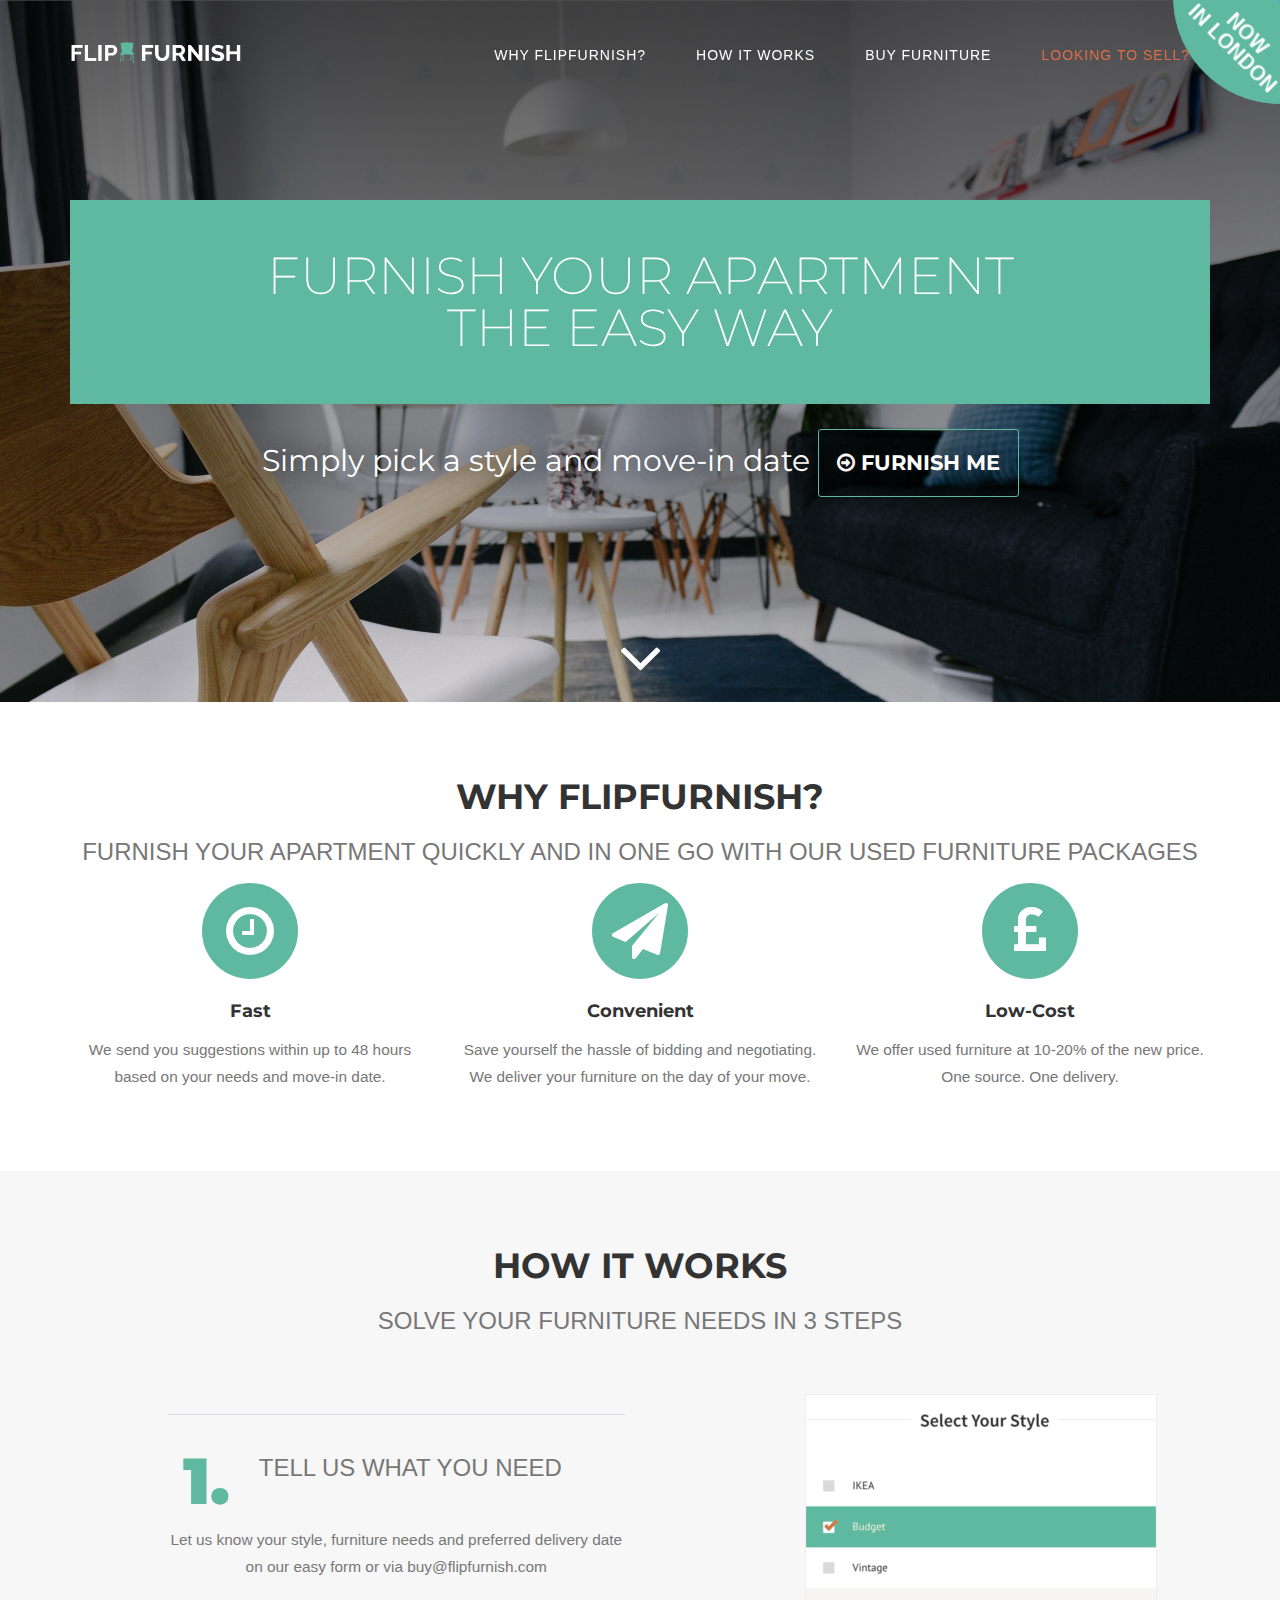
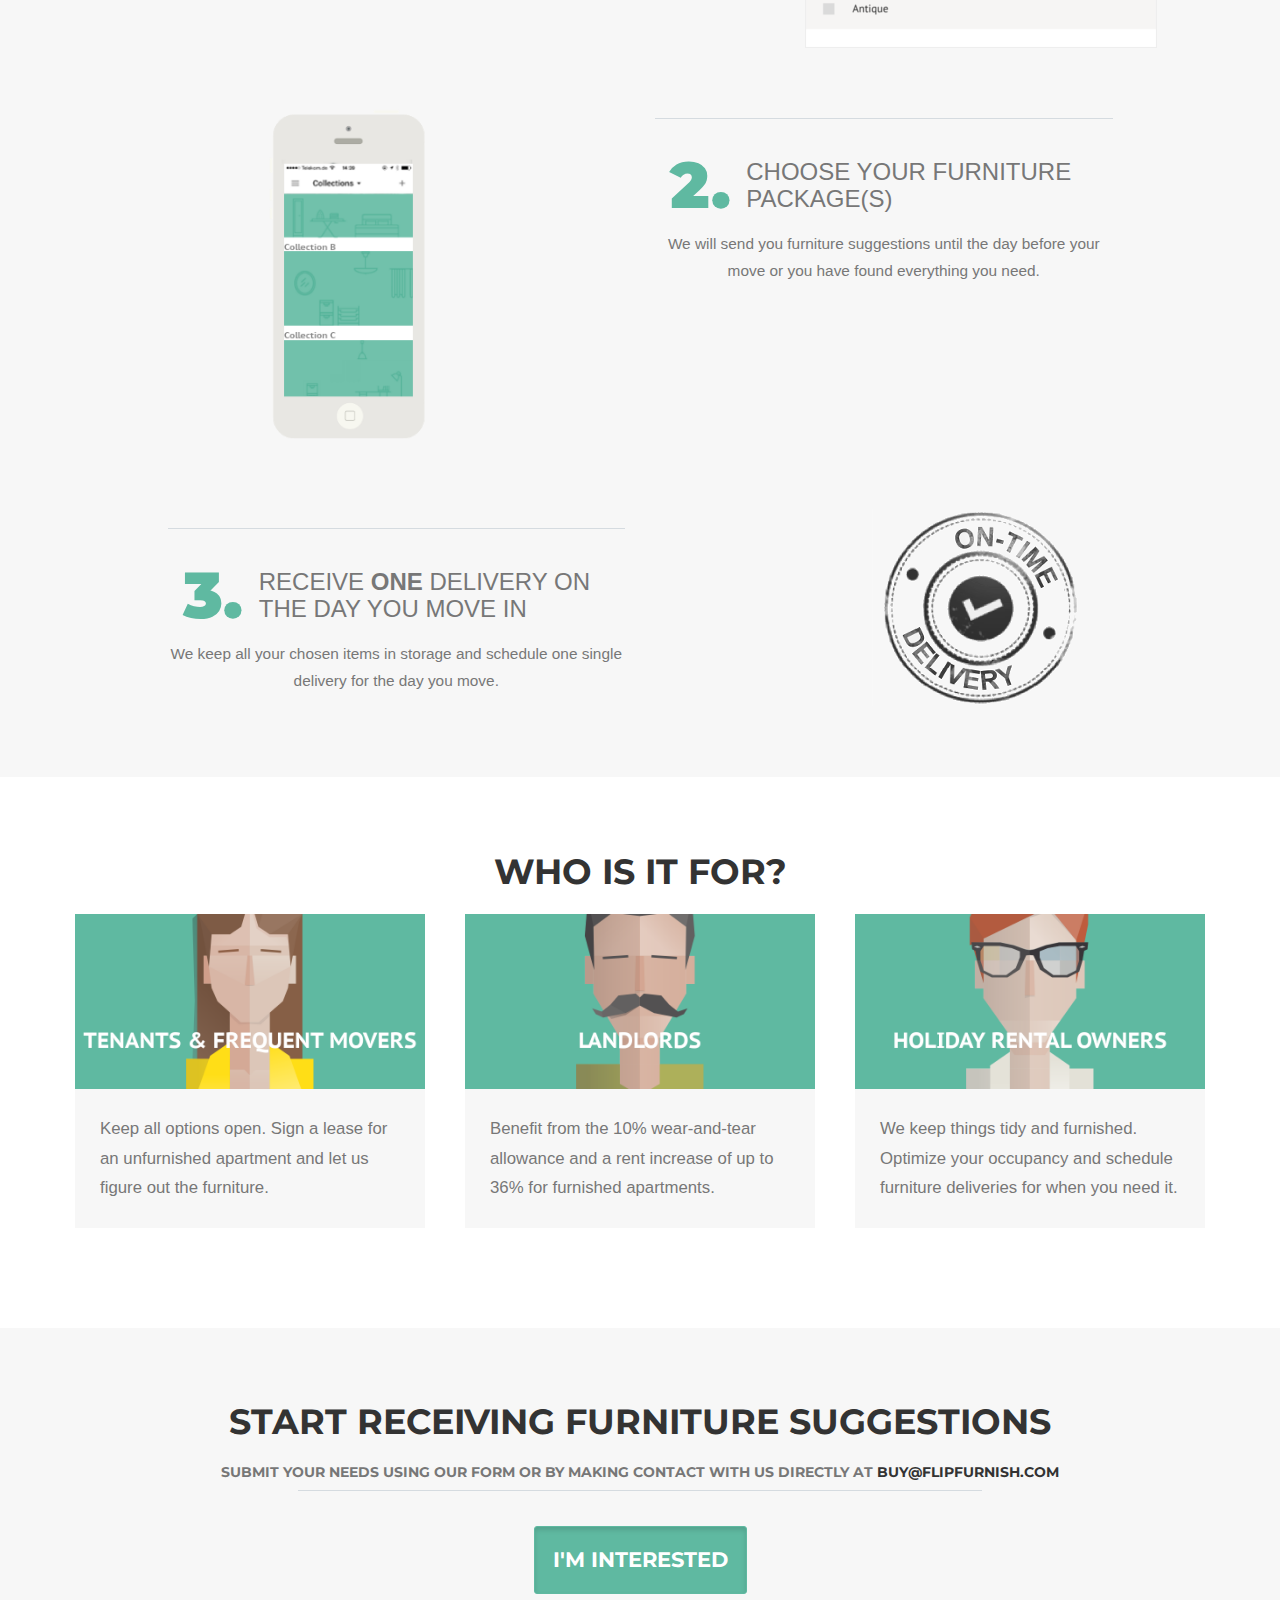
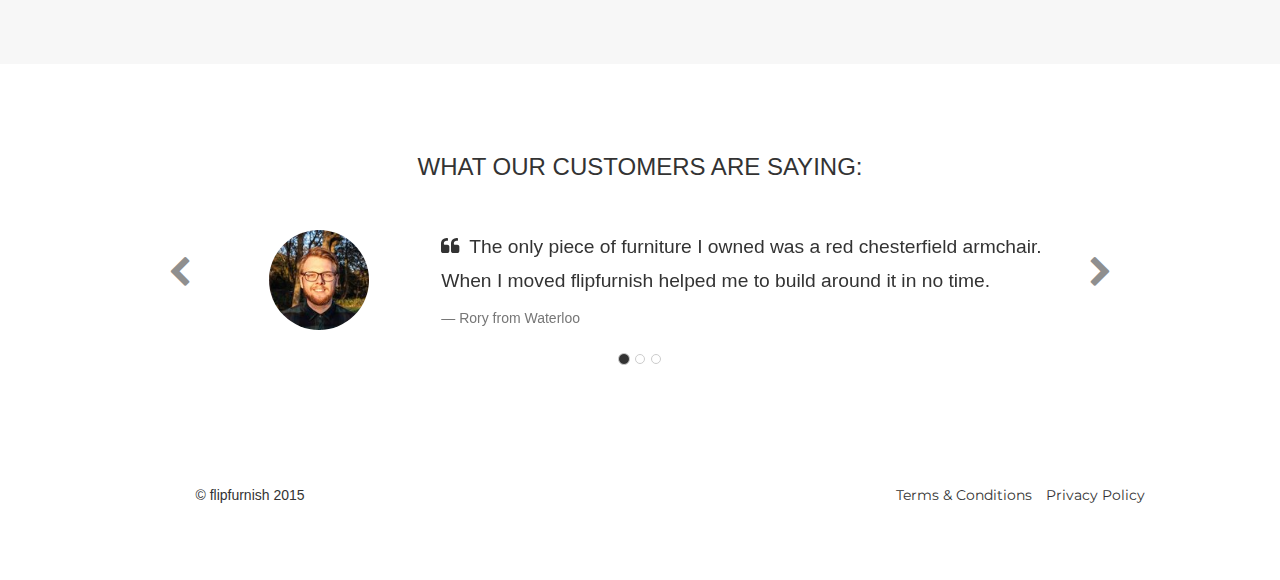
==== index.html @ c1688ef0 "content + no sm" ====
<!DOCTYPE html>
<html prefix="og: http://ogp.me/ns#">
    <head>
        <meta charset="utf-8">
        <meta http-equiv="X-UA-Compatible" content="IE=edge">
        <meta name="viewport" content="width=device-width, initial-scale=1">
        <meta name="description" content="">
        <meta name="author" content="">
        <meta property="og:image" content="http://flipfurnish.com/img/flipfurnish.png" />
        <title>flipfurnish - solving your furniture needs in one go</title>
        
        <script src="//ajax.googleapis.com/ajax/ libs/jquery/1.7.1/jquery.js"></script> 
<script>window.jQuery || document.write("<script src='assets/js/libs/jquery-1.7.1.min.js'>\x3C/script>")</script>
<script src="jquery.cookie.js"></script>
<script src="jquery.cookiecuttr.js"></script>
        
        <!-- Bootstrap
        Core CSS -->
        <link href="css/bootstrap.min.css" rel="stylesheet">
        <!-- Custom CSS -->
        <link href="css/agency.css" rel="stylesheet">
        <!-- Custom Fonts -->
        <link href="font-awesome/css/font-awesome.min.css" rel="stylesheet" type="text/css">
        <link href="http://fonts.googleapis.com/css?family=Montserrat:400,700"
        rel="stylesheet" type="text/css">
        <link href="http://fonts.googleapis.com/css?family=Kaushan+Script" rel="stylesheet"
        type="text/css">
        <link href="http://fonts.googleapis.com/css?family=Droid+Serif:400,700,400italic,700italic"
        rel="stylesheet" type="text/css">
        <link href="http://fonts.googleapis.com/css?family=Roboto+Slab:400,100,300,700"
        rel="stylesheet" type="text/css">
        <link rel="stylesheet" href="//maxcdn.bootstrapcdn.com/font-awesome/4.3.0/css/font-awesome.min.css">
        
<script>
  (function(i,s,o,g,r,a,m){i['GoogleAnalyticsObject']=r;i[r]=i[r]||function(){
  (i[r].q=i[r].q||[]).push(arguments)},i[r].l=1*new Date();a=s.createElement(o),
  m=s.getElementsByTagName(o)[0];a.async=1;a.src=g;m.parentNode.insertBefore(a,m)
  })(window,document,'script','//www.google-analytics.com/analytics.js','ga');

  ga('create', 'UA-65284901-1', 'auto');
  ga('send', 'pageview');

</script>
        
<link rel="shortcut icon" href="/img/favicon.ico" type="image/x-icon">
<link rel="apple-touch-icon" sizes="57x57" href="/apple-icon-57x57.png">
<link rel="apple-touch-icon" sizes="60x60" href="/apple-icon-60x60.png">
<link rel="apple-touch-icon" sizes="72x72" href="/apple-icon-72x72.png">
<link rel="apple-touch-icon" sizes="76x76" href="/apple-icon-76x76.png">
<link rel="apple-touch-icon" sizes="114x114" href="/apple-icon-114x114.png">
<link rel="apple-touch-icon" sizes="120x120" href="/apple-icon-120x120.png">
<link rel="apple-touch-icon" sizes="144x144" href="/apple-icon-144x144.png">
<link rel="apple-touch-icon" sizes="152x152" href="/apple-icon-152x152.png">
<link rel="apple-touch-icon" sizes="180x180" href="/apple-icon-180x180.png">
<link rel="icon" type="image/png" sizes="192x192"  href="/android-icon-192x192.png">
<link rel="icon" type="image/png" sizes="32x32" href="/favicon-32x32.png">
<link rel="icon" type="image/png" sizes="96x96" href="/favicon-96x96.png">
<link rel="icon" type="image/png" sizes="16x16" href="/favicon-16x16.png">
<link rel="manifest" href="/manifest.json">
<meta name="msapplication-TileColor" content="#ffffff">
<meta name="msapplication-TileImage" content="/ms-icon-144x144.png">
<meta name="theme-color" content="#ffffff">       
          

        <!-- HTML5 Shim and Respond.js IE8 support of HTML5 elements and media
        queries -->
        <!-- WARNING: Respond.js doesn't work if you view the page via file://
        -->
        <!--[if lt IE 9]>
            <script src="https://oss.maxcdn.com/libs/html5shiv/3.7.0/html5shiv.js"></script>
            <script src="https://oss.maxcdn.com/libs/respond.js/1.4.2/respond.min.js"></script>
        <![endif]-->

<script>
  $(document).ready(function(){
    $.cookieguard();
    $.cookieguard.cookies.add('Google Analytics', '__utma,__utmb,__utmc,__utmz,__utmv', 'These cookies are used to collect information about how visitors use our site. We use the information to compile reports and to help us improve the site. The cookies collect information in an anonymous form, including the number of visitors to the site, where visitors have come to the site from and the pages they visited.', false);
    $.cookieguard.run();
  });
</script>
<!--Start of Zopim Live Chat Script-->
<script type="text/javascript">
window.$zopim||(function(d,s){var z=$zopim=function(c){z._.push(c)},$=z.s=
d.createElement(s),e=d.getElementsByTagName(s)[0];z.set=function(o){z.set.
_.push(o)};z._=[];z.set._=[];$.async=!0;$.setAttribute("charset","utf-8");
$.src="//v2.zopim.com/?36LS39CMNelbhP1wRWmY7zkxJjiLbxFW";z.t=+new Date;$.
type="text/javascript";e.parentNode.insertBefore($,e)})(document,"script");
</script>
<!--End of Zopim Live Chat Script-->    
    </head>


    <body id="page-top" class="index">
        
        <div id="wrapper" class="hidden-xs">
    <img src="img/london.png" class="corner" alt=""/>
</div>
        
        <!-- Navigation -->
        <nav class="navbar navbar-default navbar-fixed-top">
            <div class="container">
                <!-- Brand and toggle get grouped for better mobile display -->
                <div class="navbar-header page-scroll">
                    <button type="button" class="navbar-toggle" data-toggle="collapse" data-target="#bs-example-navbar-collapse-1">
                        <span class="sr-only">Toggle navigation</span>
                        <span class="icon-bar"></span>
                        <span class="icon-bar"></span>
                        <span class="icon-bar"></span>
                    </button>
                    <a class="navbar-brand page-scroll" href="#page-top"><img src="img/logo.png" alt="logo" style="max-width: 200px; max-height: 28px;"></a>
                </div>
                <!-- Collect the nav links, forms, and other content for toggling -->
                <div class="collapse navbar-collapse" id="bs-example-navbar-collapse-1">
                    <ul class="nav navbar-nav navbar-right">
                        <li class="hidden">
                            <a href="#page-top"></a>
                        </li>
                        <li>
                            <a class="page-scroll" href="#services">Why <span class="hidden-sm">flipfurnish?</span></a>
                        </li>
                        <li>
                            <a class="page-scroll" href="#howitworks">How it works</a>
                        </li>
                        <li>
                            <a class="page-scroll" href="#buy">Buy Furniture</a>
                        </li>
<li>
                         <a class="page-scroll" href="#modalsell" style="color:#de6e49" data-toggle="modal" onClick="ga('send', 'event', 'CTAs', 'click', 'top buy link');">Looking to sell?</a>
    
                        </li>
                    </ul>
                </div>
                <!-- /.navbar-collapse -->
            </div>
            <!-- /.container-fluid -->
        </nav>
        <!-- Header -->
        <header>
            <div class="container">
                <div class="intro-text">
                    <div class="intro-heading">Furnish your apartment<br> the easy way</div>

                    <div class="intro-lead-in">Simply pick a style and move-in date                   <a href="#modalbuy" class="active btn btn-success btn-intro page-scroll hidden-xs" data-toggle="modal" onClick="ga('send', 'event', 'CTAs', 'click', 'top buy button');"> <i class="fa fa-arrow-circle-o-right fa-1x fa-inverse"></i> Furnish me</a>                    <a href="request-mobile.html" class="active btn btn-success btn-intro page-scroll visible-xs" onClick="ga('send', 'event', 'CTAs', 'click', 'top buy button');"><i class="fa fa-fa-arrow-circle-o-right fa-5x fa-inverse"></i>Furnish me</a><br><br><br><br><br><br></div>



                    <a href="#services" class="page-scroll"><i class="fa fa-angle-down fa-5x fa-stack-5x fa-inverse"></i></a>
                </div>
            </div>
        </header>
        <!-- Services Section -->
        <section id="services">
            <div class="container">
                <div class="row">
                    <div class="col-lg-12 text-center">
                        <h2 class="section-heading">Why flipfurnish?</h2>
                        <h3 class="section-subheading text-muted">Furnish your apartment quickly and in one go with our used furniture packages</h3>
                    </div>
                </div>
                <div class="row text-center">
                    <div class="col-md-4">
                        <span class="fa-stack fa-4x">
                            <i class="fa fa-circle fa-stack-2x text-primary" style="color:#5FB9A1"></i>
                            <i class="fa fa-clock-o fa-stack-1x fa-inverse"></i>
                        </span>
                        <h4 class="service-heading">Fast</h4>
                        <p class="text-muted">
                      <p class="text-muted">
                        We send you suggestions within up to 48 hours based on your needs and move-in date.</p>
                    </div>
                    <div class="col-md-4">
                        <span class="fa-stack fa-4x">
                            <i class="fa fa-circle fa-stack-2x text-primary" style="color:#5FB9A1"></i>
                            <i class="fa fa-send fa-stack-1x fa-inverse"></i>
                        </span>
                        <h4 class="service-heading">Convenient</h4>
                        <p class="text-muted">
                            Save yourself the hassle of bidding and negotiating. We deliver your furniture on the day of your move.
                        </p>
                    </div>
                    <div class="col-md-4">
                        <span class="fa-stack fa-4x">
                            <i class="fa fa-circle fa-stack-2x text-primary" style="color:#5FB9A1"></i>
                            <i class="fa fa-gbp fa-stack-1x fa-inverse"></i>
                        </span>
                        <h4 class="service-heading">Low-Cost</h4>
                        <p class="text-muted">We offer used furniture at 10-20% of the new price.<br> One source. One delivery.</p>
                    </div>
                </div>
            </div>
        </section>

    <!-- Portfolio Grid Section -->
    
	<section id="howitworks" class="bg-light-gray">
        <div class="container">
            <div class="row">
                                 <div class="col-lg-12 text-center">
                        <h2 class="section-heading">How it works</h2>
                        <h3 class="section-subheading text-muted">Solve your furniture needs in 3 steps</h3>
                    </div>
            </div>
                                <div class="row text-center" style="padding-top:50px">

                <div class="col-lg-5 col-lg-offset-1 col-sm-6">
                    <hr class="section-heading-spacer">
                    <div class="clearfix"></div>                                                                                        <div>       
                        <div class="col-md-2" style="color:#5FB9A1"> <h6>1.</h6></div> 
                             <div class="col-md-10" align="left"><h3 class="text-muted">Tell us what you need</h3></div>
                        </div>
                    <div class="clearfix"></div> 
                    <p class="text-muted">
                        Let us know your style, furniture needs and preferred delivery date on our easy form or via buy@flipfurnish.com</p>
                </div>
                            

                <div class="col-lg-5 col-lg-offset-1 col-sm-6">
                    <img class="img-responsive img-centered" src="img/style.png" alt="" style="border:1px solid #eee">
                    
                </div>
            </div>
                                                                     <div class="row text-center" style="padding-top:50px">
                                    
                                <div class="col-lg-4 col-lg-offset-1 col-sm-6">
                    <img class="img-responsive img-centered" src="img/select.png" alt="">
                </div>
                                <div class="col-lg-5 col-lg-offset-1 col-sm-6">
                    <hr class="section-heading-spacer">
                    <div class="clearfix"></div>
                    
                                                                                                                   <div>       
                        <div class="col-md-2" style="color:#5FB9A1"> <h6>2.</h6></div> 
                             <div class="col-md-10" align="left"><h3 class="text-muted">Choose your furniture package(s)</h3></div>
                        </div>
                    <div class="clearfix"></div>
                                  
                    <p class="text-muted">
                        We will send you furniture suggestions until the day before your move or you have found everything you need.</p></div>
                </div>
              
          <div class="row text-center" style="padding-top:50px">                                      
           <div class="col-lg-5 col-lg-offset-1 col-sm-6">
                    <hr class="section-heading-spacer">
                    <div class="clearfix"></div>
                                                            <div>       
                        <div class="col-md-2" style="color:#5FB9A1"> <h6>3.</h6></div> 
                             <div class="col-md-10" align="left"><h3 class="text-muted">Receive <b>one</b> delivery on the day you move in</h3></div>
                        </div>
                    <div class="clearfix"></div>
                                   
                    <p class="text-muted">We keep all your chosen items in storage and schedule one single delivery for the day you move.</p>
                </div>
                <div class="col-lg-5 col-lg-offset-1 col-sm-6">
                    <img class="img-responsive img-centered" src="img/on-time.png"  alt="">
                                                                                                              </div>
                </div>
                                    
        </div>
    </section>  <!--
                <div class="col-md-4 col-sm-6 portfolio-item">
                    <a href="#portfolioModal4" class="portfolio-link" data-toggle="modal">
                        <div class="portfolio-hover">
                            <div class="portfolio-hover-content">
                                <i class="fa fa-plus fa-3x"></i>
                            </div>
                        </div>
                        <img src="img/portfolio/golden.png" class="img-responsive" alt="">
                    </a>
                    <div class="portfolio-caption">
                        <h4>Golden</h4>
                        <p class="text-muted">Website Design</p>
                    </div>
                </div>
                <div class="col-md-4 col-sm-6 portfolio-item">
                    <a href="#portfolioModal5" class="portfolio-link" data-toggle="modal">
                        <div class="portfolio-hover">
                            <div class="portfolio-hover-content">
                                <i class="fa fa-plus fa-3x"></i>
                            </div>
                        </div>
                        <img src="img/portfolio/escape.png" class="img-responsive" alt="">
                    </a>
                    <div class="portfolio-caption">
                        <h4>Escape</h4>
                        <p class="text-muted">Website Design</p>
                    </div>
                </div>
                <div class="col-md-4 col-sm-6 portfolio-item">
                    <a href="#portfolioModal6" class="portfolio-link" data-toggle="modal">
                        <div class="portfolio-hover">
                            <div class="portfolio-hover-content">
                                <i class="fa fa-plus fa-3x"></i>
                            </div>
                        </div>
                        <img src="img/portfolio/dreams.png" class="img-responsive" alt="">
                    </a>
                    <div class="portfolio-caption">
                        <h4>Dreams</h4>
                        <p class="text-muted">Website Design</p>
                    </div>
                </div>
            </div>--> 
        </div>
    </section> 
        
  <!--      
        <!-- About Section
        <section id="about">
            <div class="container">
                <div class="row">
                    <div class="col-lg-12 text-center">
                        <h2 class="section-heading">About</h2>
                        <h3 class="section-subheading text-muted">Lorem ipsum dolor sit amet consectetur.</h3>
                    </div>
                </div>
                <div class="row">
                    <div class="col-lg-12">
                        <ul class="timeline">
                            <li>
                                <div class="timeline-image">
                                    <img class="img-circle img-responsive" src="img/about/1.jpg" alt="">
                                </div>
                                <div class="timeline-panel">
                                    <div class="timeline-heading">
                                        <h4>2009-2011</h4>
                                        <h4 class="subheading">Our Humble Beginnings</h4>
                                    </div>
                                    <div class="timeline-body">
                                        <p class="text-muted">Lorem ipsum dolor sit amet, consectetur adipisicing elit. Sunt ut voluptatum
                                            eius sapiente, totam reiciendis temporibus qui quibusdam, recusandae sit
                                            vero unde, sed, incidunt et ea quo dolore laudantium consectetur!</p>
                                    </div>
                                </div>
                            </li>
                            <li class="timeline-inverted">
                                <div class="timeline-image">
                                    <img class="img-circle img-responsive" src="img/about/2.jpg" alt="">
                                </div>
                                <div class="timeline-panel">
                                    <div class="timeline-heading">
                                        <h4>March 2011</h4>
                                        <h4 class="subheading">An Agency is Born</h4>
                                    </div>
                                    <div class="timeline-body">
                                        <p class="text-muted">Lorem ipsum dolor sit amet, consectetur adipisicing elit. Sunt ut voluptatum
                                            eius sapiente, totam reiciendis temporibus qui quibusdam, recusandae sit
                                            vero unde, sed, incidunt et ea quo dolore laudantium consectetur!</p>
                                    </div>
                                </div>
                            </li>
                            <li>
                                <div class="timeline-image">
                                    <img class="img-circle img-responsive" src="img/about/3.jpg" alt="">
                                </div>
                                <div class="timeline-panel">
                                    <div class="timeline-heading">
                                        <h4>December 2012</h4>
                                        <h4 class="subheading">Transition to Full Service</h4>
                                    </div>
                                    <div class="timeline-body">
                                        <p class="text-muted">Lorem ipsum dolor sit amet, consectetur adipisicing elit. Sunt ut voluptatum
                                            eius sapiente, totam reiciendis temporibus qui quibusdam, recusandae sit
                                            vero unde, sed, incidunt et ea quo dolore laudantium consectetur!</p>
                                    </div>
                                </div>
                            </li>
                            <li class="timeline-inverted">
                                <div class="timeline-image">
                                    <img class="img-circle img-responsive" src="img/about/4.jpg" alt="">
                                </div>
                                <div class="timeline-panel">
                                    <div class="timeline-heading">
                                        <h4>July 2014</h4>
                                        <h4 class="subheading">Phase Two Expansion</h4>
                                    </div>
                                    <div class="timeline-body">
                                        <p class="text-muted">Lorem ipsum dolor sit amet, consectetur adipisicing elit. Sunt ut voluptatum
                                            eius sapiente, totam reiciendis temporibus qui quibusdam, recusandae sit
                                            vero unde, sed, incidunt et ea quo dolore laudantium consectetur!</p>
                                    </div>
                                </div>
                            </li>
                            <li class="timeline-inverted">
                                <div class="timeline-image">
                                    <h4>Be Part
                                        <br>Of Our
                                        <br>Story!</h4>
                                </div>
                            </li>
                        </ul>
                    </div>
                </div>
            </div>
        </section>
        <!-- Team Section
        <section id="team" class="bg-light-gray">
            <div class="container">
                <div class="row">
                    <div class="col-lg-12 text-center">
                        <h2 class="section-heading">Our Amazing Team</h2>
                        <h3 class="section-subheading text-muted">Lorem ipsum dolor sit amet consectetur.</h3>
                    </div>
                </div>
                <div class="row">
                    <div class="col-sm-4">
                        <div class="team-member">
                            <img src="img/team/1.jpg" class="img-responsive img-circle" alt="">
                            <h4>Kay Garland</h4>
                            <p class="text-muted">Lead Designer</p>
                            <ul class="list-inline social-buttons">
                                <li>
                                    <a href=#https://www.twitter.com/flipfurnish"><i class="fa fa-twitter"></i></a>
                                </li>
                                <li>
                                    <a href="https://www.facebook.com/flipfurnish"><i class="fa fa-facebook"></i></a>
                                </li>
                                <li>
                                    <a href="#"><i class="fa fa-linkedin"></i></a>
                                </li>
                            </ul>
                        </div>
                    </div>
                    <div class="col-sm-4">
                        <div class="team-member">
                            <img src="img/team/2.jpg" class="img-responsive img-circle" alt="">
                            <h4>Larry Parker</h4>
                            <p class="text-muted">Lead Marketer</p>
                            <ul class="list-inline social-buttons">
                                <li>
                                    <a href="#"><i class="fa fa-twitter"></i></a>
                                </li>
                                <li>
                                    <a href="#"><i class="fa fa-facebook"></i></a>
                                </li>
                                <li>
                                    <a href="#"><i class="fa fa-linkedin"></i></a>
                                </li>
                            </ul>
                        </div>
                    </div>
                    <div class="col-sm-4">
                        <div class="team-member">
                            <img src="img/team/3.jpg" class="img-responsive img-circle" alt="">
                            <h4>Diana Pertersen</h4>
                            <p class="text-muted">Lead Developer</p>
                            <ul class="list-inline social-buttons">
                                <li>
                                    <a href="#"><i class="fa fa-twitter"></i></a>
                                </li>
                                <li>
                                    <a href="#"><i class="fa fa-facebook"></i></a>
                                </li>
                                <li>
                                    <a href="#"><i class="fa fa-linkedin"></i></a>
                                </li>
                            </ul>
                        </div>
                    </div>
                </div>
                <div class="row">
                    <div class="col-lg-8 col-lg-offset-2 text-center">
                        <p class="large text-muted">Lorem ipsum dolor sit amet, consectetur adipisicing elit. Aut eaque, laboriosam
                            veritatis, quos non quis ad perspiciatis, totam corporis ea, alias ut unde.</p>
                    </div>
                </div>
            </div>
        </section>--> 
 
<!--
<div class="container">
	<div class="row">
        <div class="span12">
    		<div class="thumbnail center well well-small text-center">
                <h2>Newsletter</h2>
                
                <p>Subscribe to our weekly Newsletter and stay tuned.</p>
                
                <form action="" method="post">
                    <div class="input-prepend"><span class="add-on"><i class="icon-envelope"></i></span>
                        <input type="text" id="" name="" placeholder="your@email.com">
                    </div>
                    <br />
                    <input type="submit" value="Subscribe Now!" class="btn btn-large" />
              </form>
            </div>    
        </div>
	</div>
</div>

-->

<section id="portfolio">
        <div class="container">
            <div class="row">
                <div class="col-lg-12 text-center">
                    <h2 class="section-heading">Who is it for?</h2>
                    <h3 class="section-subheading text-muted"></h3>
                </div>
            </div>
            <div class="row">
                <div class="col-md-4 col-sm-6 portfolio-item">
                    <a href="#modalbuy" class="portfolio-link" data-toggle="modal">
                        <img src="img/tenants2.png" class="img-responsive" alt="">
                    </a>
                    <div class="portfolio-caption">
                        <h4></h4>
                        <p class="text-muted">Keep all options open. Sign a lease for an unfurnished apartment and let us figure out the furniture.</p>
                    </div>
                </div>
                <div class="col-md-4 col-sm-6 portfolio-item">
                    <a href="#modalbuy" class="portfolio-link" data-toggle="modal">
                        <img src="img/landlords2.png" class="img-responsive" alt="">
                    </a>
                    <div class="portfolio-caption">
                        <h4></h4>
                        <p class="text-muted">Benefit from the 10% wear-and-tear allowance and a rent increase of up to 36% for furnished apartments.</p>
                    </div>
                </div>
                <div class="col-md-4 col-sm-6 portfolio-item">
                    <a href="#modalbuy" class="portfolio-link" data-toggle="modal">
                        <img src="img/holidayrentals2.png" class="img-responsive" alt="">
                    </a>
                    <div class="portfolio-caption">
                        <h4></h4>
                        <p class="text-muted">We keep things tidy and furnished. Optimize your occupancy and schedule furniture deliveries for when you need it. </p>
                    </div>
                </div>
            </div>
        </div>
    </section>

       
                
        <section id="buy" class="bg-light-gray">
            <div class="container">
                <div class="row">
                    <div class="col-lg-12 text-center">
                        <h2 class="section-heading">Start receiving Furniture Suggestions</h2>
                                               <h5 class="section-subheading text-muted">Submit your needs using our form or by making contact with us directly at <a href="mailto:buy@flipfurnish.com">buy@flipfurnish.com</a></h5>
                                       <hr class="short hidden-xs">     
                                      <a href="#modalbuy" class="active btn btn-success btn-xl page-scroll hidden-xs" data-toggle="modal" onClick="ga('send', 'event', 'CTAs', 'click', 'bottom buy button');">I'm interested</a>
                            <a href="request-mobile.html" class="active btn btn-success btn-xl page-scroll visible-xs" onClick="ga('send', 'event', 'CTAs', 'click', 'bottom buy button');">Submit Enquiry</a>
                        </h3>             
                
                    </div>
                </div>   
            </div>
        </section>
        
      <!--
        <!-- Clients Aside
        <aside class="clients">
            <div class="container">
                <div class="row">
                    <div class="col-md-4 col-sm-6">
                        <img src="img/logos/ebay.jpg" class="img-responsive img-centered" alt="">
                    </div>
                    <div class="col-md-4 col-sm-6">
                        <img src="img/logos/gumtree2.jpg" class="img-responsive img-centered" alt="">
                    </div>
                    <div class="col-md-4 col-sm-6">
                        <img src="img/logos/preloved.jpg" class="img-responsive img-centered" alt="">
                    </div>
                    
                </div>
            </div>
        </aside>  
-->
        
<section id="Kunden">

<div class="container">
  <div class="row">
    <div class='col-md-offset-2 col-md-8 text-center'>
    <h3>What our customers are saying:</h2>
    </div>
  </div>
  <div class='row'>
    <div class='col-md-offset-1 col-md-10'>
      <div class="carousel slide" data-ride="carousel" id="quote-carousel">
        <!-- Bottom Carousel Indicators -->
        <ol class="carousel-indicators">
          <li data-target="#quote-carousel" data-slide-to="0" class="active"></li>
          <li data-target="#quote-carousel" data-slide-to="1"></li>
          <li data-target="#quote-carousel" data-slide-to="2"></li>
        </ol>
        
        <!-- Carousel Slides / Quotes -->
        <div class="carousel-inner">
        
          <!-- Quote 1 -->
          <div class="item active">
            <blockquote>
              <div class="row">
                <div class="col-sm-3 text-center">
                  <img class="img-circle" src="img/testemonials/rory.jpg" style="width: 100px;height:100px;">
                </div>
                <div class="col-sm-9">
                  <p>The only piece of furniture I owned was a red chesterfield armchair. When I moved flipfurnish helped me to build around it in no time.</p>
                  <small>Rory from Waterloo</small>
                </div>
              </div>
            </blockquote>
          </div>
          <!-- Quote 2 -->
          <div class="item">
            <blockquote>
              <div class="row">
                <div class="col-sm-3 text-center">
                  <img class="img-circle" src="img/testemonials/sandra.jpg" style="width: 100px;height:100px;">
                </div>
                <div class="col-sm-9">
                  <p>I furnished 6 rental apartments for 20% of what it would have cost to buy new furniture.</p>
                  <small>Sandra from Pentonville</small>
                </div>
              </div>
            </blockquote>
          </div>
          <!-- Quote 3 -->
          <div class="item">
            <blockquote>
              <div class="row">
                <div class="col-sm-3 text-center">
                  <img class="img-circle" src="img/testemonials/saurabh.jpg" style="width: 100px;height:100px;">
                </div>
                <div class="col-sm-9">
                  <p>All of my new furniture arrived on the day of my move. <br>Perfect timing.</p>
                  <small>Saurabh from Vauxhall</small>
                </div>
              </div>
            </blockquote>
          </div>
        </div>
        
        <!-- Carousel Buttons Next/Prev -->
        <a data-slide="prev" href="#quote-carousel" class="left carousel-control"><i class="fa fa-chevron-left"></i></a>
        <a data-slide="next" href="#quote-carousel" class="right carousel-control"><i class="fa fa-chevron-right"></i></a>
      </div>                          
    </div>
  </div>
</div>        
</section>
        
      <!--  <section id="contact">
            <div class="container">
                <div class="row">
                    <div class="col-lg-12 text-center">
                        <h2 class="section-heading">Contact Us</h2>
                        <h3 class="section-subheading text-muted">Lorem ipsum dolor sit amet consectetur.</h3>
                    </div>
                </div>
                <div class="row">
                    <div class="col-lg-12">
                        <form name="sentMessage" id="contactForm" novalidate="">
                            <div class="row">
                                <div class="col-md-6">
                                    <div class="form-group">
                                        <input type="text" class="form-control" placeholder="Your Name *" id="name"
                                        required="" data-validation-required-message="Please enter your name.">
                                        <p class="help-block text-danger"></p>
                                    </div>
                                    <div class="form-group">
                                        <input type="email" class="form-control" placeholder="Your Email *" id="email"
                                        required="" data-validation-required-message="Please enter your email address.">
                                        <p class="help-block text-danger"></p>
                                    </div>
                                    <div class="form-group">
                                        <input type="tel" class="form-control" placeholder="Your Phone *" id="phone"
                                        required="" data-validation-required-message="Please enter your phone number.">
                                        <p class="help-block text-danger"></p>
                                    </div>
                                </div>
                                <div class="col-md-6">
                                    <div class="form-group">
                                        <textarea class="form-control" placeholder="Your Message *" id="message"
                                        required="" data-validation-required-message="Please enter a message."></textarea>
                                        <p class="help-block text-danger"></p>
                                    </div>
                                </div>
                                <div class="clearfix"></div>
                                <div class="col-lg-12 text-center">
                                    <div id="success"></div>
                                    <button type="submit" class="btn btn-xl">Send Message</button>
                                </div>
                            </div>
                        </form>
                    </div>
                </div>
            </div>
        </section>

        <div id="back-to-top" class="btn btn-primary btn-lg back-to-top hidden-xs"><a href="#modalbuy" data-toggle="modal" onClick="ga('send', 'event', 'CTAs', 'click', 'float buy button');">Need immediate help? Call </a>
        </div>
        
<!--
        <div id="back-to-top" class="btn btn-primary btn-lg back-to-top" role="button" title="Click to return on the top page" data-toggle="tooltip" data-placement="left"> <span class="glyphicon glyphicon-chevron-up"></span>                           <div class="panel-heading">        <span class="pull-right clickable" data-effect="hide"><i class="fa fa-times"></i></div></span>Looking to buy?
        </div>
 
        
 <!--
    <section id="signup" class="bg-light-gray">
        <div class="container">
                      <div class="row">
                        <div class="col-lg-8 col-lg-offset-2">
            <div class="panel panel-warning">
                <div class="panel-heading">
                    <h3 class="panel-title">Using Hide</h3>
                    <!-- Watch Out: Here We must use the effect name in the data tag
                                        <span class="pull-right clickable" data-effect="slideUp"><i class="fa fa-times"></i></span>

                </div>
                <div class="panel-body">
<script src="//my.betali.st/widget/dn14zq3t.js" id="MyBetaList"></script>                </div>
            </div>  
                          </div>
        </div>
        </div>
        </section>
         
-->

        <footer>
            <div class="container">
                <div class="row">
                    <div class="col-md-4">
                        <span class="copyright">© flipfurnish 2015</span>
                    </div>
                    <div class="col-md-4">
                        <ul class="list-inline social-buttons">
                            <li>

                            </li>
                        </ul>
                    </div>
                    <div class="col-md-4">
                        <ul class="list-inline quicklinks">

                            <li>
                                <a href="#modalterms" data-toggle="modal">Terms & Conditions</a>
                            </li>

                            <li>
                                <a href="#modalprivacy" data-toggle="modal">Privacy Policy</a>
                            </li>
                                                        <li>
                                <a href="#modalsell" data-toggle="modal" class="visible-xs" onClick="ga('send', 'event', 'CTAs', 'click', 'footer sell button');">Looking to sell?</a>
                            </li>
                        </ul>
                        <br><br>
                    </div>
                </div>
            </div>

        </footer>
        <!-- Portfolio Modals -->
        <!-- Use the modals below to showcase details about your portfolio projects!
        -->
        <!-- Portfolio Modal 1 -->
        <div class="portfolio-modal modal fade" id="modalbuy" tabindex="-1"
        role="dialog" aria-hidden="true">
            <div class="modal-content">
                <div class="close-modal" data-dismiss="modal">
                    <div class="lr">
                        <div class="rl"></div>
                    </div>
                </div>
                <div class="container">
                    <div class="row">
                        <div class="col-lg-8 col-lg-offset-2">
                            <div class="modal-body">
                                <!-- Project Details Go Here -->
                                <div class="visible-xs">
                <a href="/index.html"><i class="fa fa-share fa-flip-horizontal" style="color:#5FB9A1"></i>     <img src="img/logo-grey.png" alt="logo" style="max-width: 150px; max-height: 40px;"</a> </a>
                                </div>      
                                
                                     <div class="row">
                                 <div class="col-lg-12 text-center">
                        <p class="hidden-xs"><img src="img/logo-grey.png" alt="logo" style="max-width: 240px; max-height: 40px;"</a></p>
<script type="text/javascript" src="http://form.jotformeu.com/jsform/51972151922354"></script>
   
                                                       <div class="row text-center">
                                                           <h5 class="section-subheading text-muted">Having trouble with your submission? Email <a href="mailto:buy@flipfurnish.com">buy@flipfurnish.com</a></h5><br></div><div class="row text-center hidden-xs">
                                                           <div class="col-md-4 hidden-xs">
                        <span class="fa-stack fa-2x">
                            <i class="fa fa-square fa-stack-2x text-primary"></i>
                            <i class="fa fa-clock-o fa-stack-1x fa-inverse"></i>
                        </span>
                        <h5 class="service-heading">Fast</h4>
                                                <p class="text-muted">
                            Furnish your apartment in up to 48 hours
                        </p>
                    </div>
                    <div class="col-md-4">
                        <span class="fa-stack fa-2x">
                            <i class="fa fa-square fa-stack-2x text-primary"></i>
                            <i class="fa fa-send fa-stack-1x fa-inverse"></i>
                        </span>
                        <h5 class="service-heading">Convenient</h4>
                                                    <p class="text-muted">
We handle searching, bidding, negotiating & delivery             </p>
                    </div>
                    <div class="col-md-4">
                        <span class="fa-stack fa-2x">
                            <i class="fa fa-square fa-stack-2x text-primary"></i>
                            <i class="fa fa-gbp fa-stack-1x fa-inverse"></i>
                        </span>
                        <h5 class="service-heading">Low-Cost</h4>
                                                                    <p class="text-muted">
                           Buy items at 10-20% of the original price
                        </p>
                    </div>
 
                </div>
            </div>
                                
                                </div>
                            </div>
                        </div>
                                                                
                        </div>
                    </div>
                </div>
            </div>
        </div>
        <!-- Portfolio Modal 2 -->
        <div class="portfolio-modal modal fade" id="modalsell" tabindex="-1"
        role="dialog" aria-hidden="true">
            <div class="modal-content">
                <div class="close-modal" data-dismiss="modal">
                    <div class="lr">
                        <div class="rl"></div>
                    </div>
                </div>
                <div class="container">
                    <div class="row">
                        <div class="col-lg-8 col-lg-offset-2">
                            <div class="modal-body">
                                <!-- Project Details Go Here -->
               <div class="visible-xs">
                        <a href="/index.html"><i class="fa fa-share fa-flip-horizontal" style="color:#5FB9A1"></i>    </div><div> <img src="img/logo-grey.png" alt="logo" style="max-width: 150px; max-height: 40px;"</a> </a></div>
                             
<div>
    <div class="visible-xl">                        
    <div class="row text-center">
                                                           <h5 class="section-subheading text-muted">We are still working on it! In themeantime send us an email directly to <a href="mailto:sell@flipfurnish.com">sell@flipfurnish.com</a> to get in touch.</h5><br></div><div class="row text-center hidden-xs">
                                                           <div class="col-md-4 hidden-xs">
                        <span class="fa-stack fa-2x">
                            <i class="fa fa-square fa-stack-2x text-primary"></i>
                            <i class="fa fa-clock-o fa-stack-1x fa-inverse"></i>
                        </span>
                        <h5 class="service-heading">Fast</h4>
                                                <p class="text-muted">
                            We find a buyer for your furniture in up to 48 hours
                        </p>
                    </div>
                    <div class="col-md-4">
                        <span class="fa-stack fa-2x">
                            <i class="fa fa-square fa-stack-2x text-primary"></i>
                            <i class="fa fa-send fa-stack-1x fa-inverse"></i>
                        </span>
                        <h5 class="service-heading">Convenient</h4>
                                                    <p class="text-muted">
We handle the buyer search, negotiating & delivery             </p>
                    </div>
                    <div class="col-md-4">
                        <span class="fa-stack fa-2x">
                            <i class="fa fa-square fa-stack-2x text-primary"></i>
                            <i class="fa fa-gbp fa-stack-1x fa-inverse"></i>
                        </span>
                        <h5 class="service-heading">Pricing</h4>
                                                                    <p class="text-muted">
                           Higher prices than clearance or used furniture companies
                        </p>
                    </div>
 
                </div>
            </div>
                                
                                </div>
                            </div>
                        </div>
                                                                
                        </div>
                    </div>
                </div>
            </div>
        </div>
                                
                                </div>
                            </div>
                        </div>
                                                                
                
                
                    </div>
                </div>
            </div>
        </div>
        <!-- Portfolio Modal TERMS -->
        <div class="portfolio-modal modal fade" id="modalterms" tabindex="-1"
        role="dialog" aria-hidden="true">
            <div class="modal-content">
                <div class="close-modal" data-dismiss="modal">
                    <div class="lr">
                        <div class="rl"></div>
                    </div>
                </div>
                <div class="container">
                    <div class="row">
                        <div class="col-lg-8 col-lg-offset-2">
                            <div class="modal-body">
                                <!-- Project Details Go Here -->
                                <h2>Terms & Conditions</h2>
		<div class="impressum">



<body unselectable="on" style="-webkit-user-select: none;">

<div class="docBody" unselectable="on">

<ul><b>PLEASE NOTE THAT THE BY SUBMITTING AN ENQUIRY, THE BELOW TERMS ARE NOT APPLICABLE. THEY ONLY BECOME APPLICABLE IF WE SUBMIT YOU AN OFFER WHICH YOU THEN CHOOSE TO ACCEPT.</ul></b><p>

    <p unselectable="on"><b unselectable="on">Please read all these terms and conditions.</b></p>
<p unselectable="on">As we can accept your order and make a legally enforceable agreement without further reference to you, you must read these terms and conditions to make sure that they contain all that you want and nothing that you are not happy with.
    </p>

    
<h2 unselectable="on">Application</h2>
<ol class="clauses firstList" unselectable="on">
 <li unselectable="on">These Terms and Conditions will apply to the purchase of the services and goods by you (the <b unselectable="on">Customer</b> or <b unselectable="on">you</b>).  

We are Julian Hammer trading as Flipfurnish of Teudaldstr. 15, 55299 Nackenheim, Germany

     
 with
 email address info@Flipfurnish.co.uk; 
      

(the <b unselectable="on">Supplier</b> or <b unselectable="on">us</b> or <b unselectable="on">we</b>).</li> 

    

<li unselectable="on">These are the terms on which we sell all Services to you.
  
      Before placing an order on the Website, you will be asked to agree to these Terms and Conditions by clicking on the button marked 'I Accept'. If you do not click on the button, you will not be able to complete your Order.
    You can only purchase the Services and Goods from the Website if you are eligible to enter into a contract and are at least 18 years old.
    </li>
    </ol>

<h2 unselectable="on">Interpretation</h2>
<ol class="clauses" unselectable="on">

    <li unselectable="on"><b unselectable="on">Consumer</b> means an individual acting for purposes which are wholly or mainly outside his or her trade, business, craft or profession;</li>
    <li unselectable="on"><b unselectable="on">Contract</b> means the legally-binding agreement between you and us for the supply of the Services;</li>
    <li unselectable="on"><b unselectable="on">Delivery Location</b> means the Supplier's premises or other location where the Services are to be supplied, as set out in the Order;</li>
    <li unselectable="on"><b unselectable="on">Durable Medium</b> means paper or email, or any other medium that allows information to be addressed personally to the recipient, enables the recipient to store the information in a way accessible for future reference for a period that is long enough for the purposes of the information, and allows the unchanged reproduction of the information stored;</li>

    <li unselectable="on"><b unselectable="on">Goods</b> means any goods that we supply to you with the Services, of the number and description as set out in the Order;</li>
    <li unselectable="on"><b unselectable="on">Order</b> means the Customer's order for the Services from the Supplier as submitted following the step by step process set out on the Website;</li>
    <li unselectable="on"><b unselectable="on">Privacy Policy</b> means the terms which set out how we will deal with confidential and personal information received from you via the Website;</li>
    <li unselectable="on"><b unselectable="on">Services</b> means the services advertised on the Website, including any Goods, of the number and description set out in the Order;</li>
    <li unselectable="on"><b unselectable="on">Website</b> means our website www.Flipfurnish.co.uk  on which the Services are advertised.</li>      
</ol>


<h2 unselectable="on">Services</h2>
<ol class="clauses" unselectable="on">

<li unselectable="on">The description of the Services and any Goods is as set out in the Website, catalogues, brochures or other form of advertisement. Any description is for illustrative purposes only and there may be small discrepancies in the size and colour of any Goods supplied.</li> 
<li unselectable="on">In the case of Services and any Goods made to your special requirements, it is your responsibility to ensure that any information or specification you provide is accurate.</li>
<li unselectable="on">All Services which appear on the Website are subject to availability.</li>
<li unselectable="on">We can make changes to the Services which are necessary to comply with any applicable law or safety requirement. We will notify you of these changes.</li>
</ol>
    
<h2 unselectable="on">Customer responsibilities</h2>
<ol class="clauses" unselectable="on">

<li unselectable="on">You must co-operate with us in all matters relating to the Services, provide us and our authorised employees and representatives with access to any premises under your control as required, provide us with all information required to perform the Services and obtain any necessary licences and consents (unless otherwise agreed).</li>
    
<li unselectable="on">Failure to comply with the above is a Customer default which entitles us to suspend performance of the Services until you remedy it or if you fail to remedy it following our request, we can terminate the Contract with immediate effect on written notice to you.</li>
    
    </ol>


     
<h2 unselectable="on">Personal information</h2>

    <ol class="clauses" unselectable="on">

<li unselectable="on">We retain and use all information strictly under the Privacy Policy.</li>
<li unselectable="on">We may contact you by using e-mail or other electronic communication methods and by pre-paid post and you expressly agree to this.</li>
    </ol> 
    
    
    
    
<h2 unselectable="on">Basis of Sale</h2>
<ol class="clauses" unselectable="on">

<li unselectable="on">The description of the Services and any Goods in our website does not constitute a contractual offer to sell the Services or Goods. When an Order has been submitted on the Website, we can reject it for any reason, although we will try to tell you the reason without delay.</li>
<li unselectable="on">The Order process is set out on the Website. Each step allows you to check and amend any errors before submitting the Order.  It is your responsibility to check that you have used the ordering process correctly.</li>


<li unselectable="on">A Contract will be formed for the Services ordered only when you receive an email from us confirming the Order (<b unselectable="on">Order Confirmation</b>).  You must ensure that the Order Confirmation is complete and accurate and inform us immediately of any errors.  We are not responsible for any inaccuracies in the Order placed by you.  By placing an Order you agree to us giving you confirmation of the Contract by means of an email with all information in it (ie the Order Confirmation).  You will receive the Order Confirmation within a reasonable time after making the Contract, but in any event not later than the delivery of any Goods supplied under the Contract, and before performance begins of any of the Services.</li>

<li unselectable="on">Any quotation or estimate of Fees (as defined below) is valid for a maximum period of
        
        
             7
         days        
    from its date, unless we expressly withdraw it at an earlier time.</li>

    
<li unselectable="on">No variation of the Contract, whether about description of the Services, Fees or otherwise, can be made after it has been entered into unless the variation is agreed by the Customer and the Supplier in writing.</li>
<li unselectable="on">We intend that these Terms and Conditions apply only to a Contract entered into by you as a Consumer.  If this is not the case, you must tell us, so that we can provide you with a different contract with terms which are more appropriate for you and which might, in some respects, be better for you, eg by giving you rights as a business.</li> 
    </ol>
    
   <h2 unselectable="on">Fees and Payment</h2>
    <ol class="clauses" unselectable="on">
<li unselectable="on">The fees (<b unselectable="on">Fees</b>) for the Services, the price of any Goods (if not included in the Fees) and any additional delivery or other charges is that set out on the Website at the date we accept the Order or such other price as we may agree in writing. Prices for Services may be calculated on a fixed price or on a standard daily rate basis.</li>

<li unselectable="on">Fees and charges include VAT at the rate applicable at the time of the Order.</li>
        
<li unselectable="on">You must pay by submitting your credit or debit card details with your Order and we can take payment immediately or otherwise before delivery of the Services.</li> 
    </ol>
   
<h2 unselectable="on">Delivery</h2>
<ol class="clauses" unselectable="on">

<li unselectable="on"> We will deliver the Services, including any Goods, to the Delivery Location by the time or within the agreed period or, failing any agreement:
<ol unselectable="on">
<li unselectable="on">in the case of Services, within a reasonable time; and</li>

<li unselectable="on">in the case of Goods, without undue delay and, in any event, not more than 30 days after the day on which the Contract is entered into.</li>
</ol>
</li>    

 <li unselectable="on">In any case, regardless of events beyond our control, if we do not deliver the Services on time, you can require us to reduce the Fees or charges by an appropriate amount (including the right to receive a refund for anything already paid above the reduced amount). The amount of the reduction can, where appropriate, be up to the full amount of the Fees or charges.</li> 

<li unselectable="on">In any case, regardless of events beyond our control, if we do not deliver the Goods on time, you can (in addition to any other remedies) treat the Contract at an end if:
<ol unselectable="on">
    <li unselectable="on">we have refused to deliver the Goods, or if delivery on time is essential taking into account all the relevant circumstances at the time the Contract was made, or you said to us before the Contract was made that delivery on time was essential; or</li>
    
    <li unselectable="on">after we have failed to deliver on time, you have specified a later period which is appropriate to the circumstances and we have not delivered within that period.</li>

    </ol>
   </li> 


<li unselectable="on">If you treat the Contract at an end, we will (in addition to other remedies) promptly return all payments made under the Contract.</li>
    
<li unselectable="on">If you were entitled to treat the Contract at an end, but do not do so, you are not prevented from cancelling the Order for any Goods or rejecting Goods that have been delivered and, if you do this, we will (in addition to other remedies) without delay return all payments made under the Contract for any such cancelled or rejected Goods. If the Goods have been delivered, you must return them to us or allow us to collect them from you and we will pay the costs of this.</li>
    
<li unselectable="on">If any Goods form a commercial unit (a unit is a commercial unit if division of the unit would materially impair the value of the goods or the character of the unit) you cannot cancel or reject the Order for some of those Goods without also cancelling or rejecting the Order for the rest of them.</li>
    
<li unselectable="on">We do not generally deliver to addresses outside England and Wales, Scotland, Northern Ireland, the Isle of Man and Channels Islands. If, however, we accept an Order for delivery outside that area, you may need to pay import duties or other taxes, as we will not pay them.</li>
    
<li unselectable="on">You agree we may deliver the Goods in instalments if we suffer a shortage of stock or other genuine and fair reason, subject to the above provisions and provided you are not liable for extra charges.</li>
    
<li unselectable="on">If you or your nominee fail, through no fault of ours, to take delivery of the  Services at the Delivery Location, we may charge the reasonable costs of storing and redelivering them.</li>
    
<li unselectable="on">The Goods will become your responsibility from the completion of delivery or Customer collection. You must, if reasonably practicable, examine the Goods before accepting them.</li></ol>    
    
  
    

<h2 unselectable="on">Risk and Title</h2>
<ol class="clauses" unselectable="on">
<li unselectable="on">Risk of damage to, or loss of, any Goods will pass to you when the Goods are delivered to you.</li> 
<li unselectable="on">You do not own the Goods until we have received payment in full. If full payment is overdue or a step occurs towards your bankruptcy, we can choose, by notice to cancel any delivery and end any right to use the Goods still owned by you, in which case you must return them or allow us to collect them.
    </li>
    </ol>  

    
 
<h2 unselectable="on">Conformity</h2>
<ol class="clauses" unselectable="on">
<li unselectable="on">We have a legal duty to supply the Goods in conformity with the Contract, and will not have conformed if it does not meet the following obligation.</li>
    
<li unselectable="on">Upon delivery, the Goods will:
<ol unselectable="on">
<li unselectable="on">be of satisfactory quality;</li> 

<li unselectable="on">be reasonably fit for any particular purpose for which you buy the Goods which, before the Contract is made, you made known to us (unless you do not actually rely, or it is unreasonable for you to rely, on our skill and judgment) and be fit for any purpose held out by us or set out in the Contract; and</li>
    
<li unselectable="on">conform to their description.</li>
</ol>
</li>
<li unselectable="on">It is not a failure to conform if the failure has its origin in your materials.</li>
<li unselectable="on">We will supply the Services with reasonable skill and care.</li>    
    
    
    
    
       
    <li unselectable="on">In relation to the Services, anything we say or write to you, or anything someone else says or writes to you on our behalf, about us or about the Services, is a term of the Contract (which we must comply with) if you take it into account when deciding to enter this Contract, or when making any decision about the Services after entering into this Contract.  Anything you take into account is subject to anything that qualified it and was said or written to you by us or on behalf of us on the same occasion, and any change to it that has been expressly agreed between us (before entering this Contract or later).</li>
    
  
</ol> 
    
 
   
<h2 unselectable="on">Duration, termination and suspension </h2>
<ol class="clauses" unselectable="on">

<li unselectable="on">The Contract continues as long as it takes us to perform the Services.</li>


<li unselectable="on">Either you or we may terminate the Contract or suspend the Services at any time by a written notice of termination or suspension to the other if that other:
<ol unselectable="on">
    <li unselectable="on">commits a serious breach, or series of breaches resulting in a serious breach, of the Contract and the breach either cannot be fixed or is not fixed within 30 days of the written notice; or</li>
    
    <li unselectable="on">is subject to any step towards its bankruptcy or liquidation.</li>
        </ol>
    </li>
    

    
<li unselectable="on">On termination of the Contract for any reason, any of our respective remaining rights and liabilities will not be affected.</li>
    </ol>

<h2 unselectable="on">Successors and our sub-contractors</h2>
<ol class="clauses" unselectable="on">
 <li unselectable="on">Either party can transfer the benefit of this Contract to someone else, and will remain liable to the other for its obligations under the Contract.  The Supplier will be liable for the acts of any sub-contractors who it chooses to help perform its duties.</li>
        </ol>
        
    
    
<h2 unselectable="on">Circumstances beyond the control of either party</h2>
<ol class="clauses" unselectable="on">

<li unselectable="on">In the event of any failure by a party because of something beyond its reasonable control:
<ol unselectable="on">
    <li unselectable="on">the party will advise the other party as soon as reasonably practicable; and</li> 
    <li unselectable="on">the party's obligations will be suspended so far as is reasonable, provided that that party will act reasonably, and the party will not be liable for any failure which it could not reasonably avoid, but this will not affect the Customer's above rights relating to delivery (and the right to cancel below).</li>
</ol>
</li>
</ol>

    
<h2 unselectable="on">Excluding liability</h2>
 <ol class="clauses" unselectable="on">

<li unselectable="on">The Supplier does not exclude liability for: (i) any fraudulent act or omission; or (ii) death or personal injury caused by negligence or breach of the Supplier's other legal obligations.  Subject to this, we are not liable for (i) loss which was not reasonably foreseeable to both parties at the time when the Contract was made, or (ii) loss (eg loss of profit) to your business, trade, craft or profession which would not be suffered by a Consumer - because we believe you are not buying the Services and Goods wholly or mainly for your business, trade, craft or profession.
</li>
    </ol>
    
<h2 unselectable="on">Governing law, jurisdiction and complaints</h2>
<ol class="clauses" unselectable="on">
<li unselectable="on">The Contract (including any non-contractual matters) is governed by the law of England and Wales.</li>
<li unselectable="on">Disputes can be submitted to the jurisdiction of the courts of England and Wales or, where the Customer lives in Scotland or Northern Ireland, in the courts of respectively Scotland or Northern Ireland.</li>
<li unselectable="on">We try to avoid any dispute, so we deal with complaints as follows:


If you are unhappy with our representation of your goods, please let us know. We will aim to respond within a maximum of 2 working days, but usually sooner.
</li>
    
    </ol>
 

<h2 unselectable="on"> Withdrawal  and cancellation</h2>
 <ol class="clauses" unselectable="on">

<li unselectable="on">You can withdraw the Order by telling us before the Contract is made, if you simply wish to change your mind and without giving us a reason, and without incurring any liability.</li>



<li unselectable="on">This is a <b unselectable="on">distance contract</b> (as defined below) which has the cancellation rights (<b unselectable="on">Cancellation Rights</b>) set out below. These Cancellation Rights, however, do not apply, to a contract for the following goods and services (with no others) in the following circumstances:
<ol unselectable="on">
                <li unselectable="on">accommodation, transport of goods, vehicle rental services, catering or services related to leisure activities, if the contract provides for a specific date or period of performance;</li>
        <li unselectable="on">goods that are made to your specifications or are clearly personalised;</li>
    <li unselectable="on">goods which are liable to deteriorate or expire rapidly.</li>
    </ol>
        </li>
     
     
<p unselectable="on"><b unselectable="on">Right to cancel</b></p> 

<li unselectable="on">Subject as stated in these Terms and Conditions, you can cancel this contract within 14 days without giving any reason.</li>
<li unselectable="on">The cancellation period will expire after 14 days from the day on which you acquire, or a third party, other than the carrier, indicated by you, acquires physical possession of the last of the Goods.  In a contract for the supply of services only (without goods), the cancellation period will expire 14 days from the day the Contract was entered into. In a contract for the supply of goods over time (ie subscriptions), the right to cancel will be 14 days after the first delivery.</li>
<li unselectable="on">To exercise the right to cancel, you must inform us of your decision to cancel this Contract by a clear statement setting out your decision (eg a letter sent by post, fax or email).  You can use the attached model cancellation form, but it is not obligatory.  In any event, you must be able to show clear evidence of when the cancellation was made, so you may decide to use the model cancellation form.</li>
<li unselectable="on">You can also electronically fill in and submit the model cancellation form or any other clear statement of the Customer's decision to cancel the Contract on our website  www.Flipfurnish.co.uk .  If you use this option, we will communicate to you an acknowledgement of receipt of such a cancellation in a Durable Medium (eg by email) without delay.</li>

<li unselectable="on">To meet the cancellation deadline, it is sufficient for you to send your communication concerning your exercise of the right to cancel before the cancellation period has expired.</li>  
    
<p unselectable="on"><b unselectable="on">Commencement of Services in the cancellation period</b></p>

<li unselectable="on">We must not begin the supply of a service (being part of the Services) before the end of the cancellation period unless you have made an express request for the service.</li>

<p unselectable="on"><b unselectable="on">Effects of cancellation in the cancellation period</b></p>

<li unselectable="on">Except as set out below, if you cancel this Contract, we will reimburse to you all payments received from you, including the costs of delivery (except for the supplementary costs arising if you chose a type of delivery other than the least expensive type of standard delivery offered by us).</li>
   
        
<p unselectable="on"><b unselectable="on">Payment for Services commenced during the cancellation period</b></p>


<li unselectable="on">Where a service is supplied (being part of the Service) before the end of the cancellation period in response to your express request to do so, you must pay an amount for the supply of the service for the period for which it is supplied, ending with the time when we are informed of your decision to cancel the Contract. This amount is in proportion to what has been supplied in comparison with the full coverage of the Contract. This amount is to be calculated on the basis of the total price agreed in the Contract or, if the total price were to be excessive, on the basis of the market value of the service that has been supplied, calculated by comparing prices for equivalent services supplied by other traders.  You will bear no cost for supply of that service, in full or in part, in this cancellation period if that service is not supplied in response to such a request.</li>
    
<p unselectable="on"><b unselectable="on">Deduction for Goods supplied</b></p>

 <li unselectable="on">We may make a deduction from the reimbursement for loss in value of any Goods supplied, if the loss is the result of unnecessary handling by you (ie handling the Goods beyond what is necessary to establish the nature, characteristics and functioning of the Goods: eg it goes beyond the sort of handling that might be reasonably allowed in a shop).  This is because you are liable for that loss and, if that deduction is not made, you must pay us the amount of that loss.</li>
    
<p unselectable="on"><b unselectable="on">Timing of reimbursement</b></p>

<li unselectable="on">If we have not offered to collect the Goods, we will make the reimbursement without undue delay, and not later than:
<ol unselectable="on">
    <li unselectable="on">14 days after the day we receive back from you any Goods supplied, or</li>
    <li unselectable="on">(if earlier) 14 days after the day you provide evidence that you have sent back the Goods.</li>
         </ol></li>
<li unselectable="on">If we have offered to collect the Goods or if no Goods were supplied or to be supplied (ie it is a contract for the supply of services only), we will make the reimbursement without undue delay, and not later than 14 days after the day on which we are informed about your decision to cancel this Contract.</li>
<li unselectable="on">We will make the reimbursement using the same means of payment as you used for the initial transaction, unless you have expressly agreed otherwise; in any event, you will not incur any fees as a result of the reimbursement.</li>
    
    
<p unselectable="on"><b unselectable="on">Returning Goods</b></p>
    
<li unselectable="on"> If you have received Goods in connection with the Contract which you have cancelled, you must send back the Goods or hand them over to us at
    




Teudaldstr. 15, 55299 Nackenheim, Germany

    







  

    
    
 without delay and in any event not later than 14 days from the day on which you communicate to us your cancellation of this Contract.  The deadline is met if you send back the Goods before the period of 14 days has expired.  You agree that you will have to bear the cost of returning the Goods.</li>
<li unselectable="on">For the purposes of these Cancellation Rights, these words have the following meanings:
    <ol unselectable="on">
        <li unselectable="on"><b unselectable="on">distance contract</b> means a contract concluded between a trader and a consumer under an organised distance sales or service-provision scheme without the simultaneous physical presence of the trader and the consumer, with the exclusive use of one or more means of distance communication up to and including the time at which the contract is concluded;</li>
        <li unselectable="on"><b unselectable="on">sales contract</b> means a contract under which a trader transfers or agrees to transfer the ownership of goods to a consumer and the consumer pays or agrees to pay the price, including any contract that has both goods and services as its object.</li>
    </ol>
         </li>
   </ol>
    
    <p unselectable="on"><b unselectable="on">Model cancellation Form</b></p>
    
    <p unselectable="on">
    To<br unselectable="on">
       

        
        


        










        






        




    Julian Hammer trading as Flipfurnish<br unselectable="on">
    Teudaldstr. 15<br unselectable="on">
     Welwyn<br unselectable="on">     55299 Nackenheim<br unselectable="on">    Germany<br unselectable="on">








        
<br unselectable="on">
    
    
        Email address: info@Flipfurnish.co.uk<br unselectable="on">                        
<br unselectable="on">
<br unselectable="on">
    
I/We[*] hereby give notice that I/We [*] cancel my/our [*] contract of sale of the following goods [*] [for the supply of the following service [*],
Ordered on [*]/received on [*]______________________(date received)<br unselectable="on"><br unselectable="on"><br unselectable="on">

    Name of consumer(s):<br unselectable="on"><br unselectable="on"><br unselectable="on"><br unselectable="on">


    Address of consumer(s):<br unselectable="on"><br unselectable="on"><br unselectable="on">
    
    </p>
    
    

    
    <table class="signature" unselectable="on">
<tbody unselectable="on"><tr unselectable="on"><td class="signatureBox" unselectable="on"></td></tr>
</tbody></table>
         <p unselectable="on">Signature of consumer(s) (only if this form is notified on paper)</p>
        
        <table class="signature" unselectable="on">
<tbody unselectable="on"><tr unselectable="on"><td class="signatureBox" unselectable="on"></td></tr>
</tbody></table>
      <p unselectable="on">Date</p>
    <br unselectable="on">
    <br unselectable="on">
    [*] Delete as appropriate.<br unselectable="on">
    

    
</div>



</div>

</body>


                            </div>
                        </div>
                    </div>
                </div>
            </div>
        </div> 
        
        
        
        
        <!-- Portfolio Modal PRIVACY -->
        <div class="portfolio-modal modal fade" id="modalprivacy" tabindex="-1"
        role="dialog" aria-hidden="true">
            <div class="modal-content">
                <div class="close-modal" data-dismiss="modal">
                    <div class="lr">
                        <div class="rl"></div>
                    </div>
                </div>
                <div class="container">
                    <div class="row">
                        <div class="col-lg-8 col-lg-offset-2">
                            <div class="modal-body">
                                <!-- Project Details Go Here -->
                                <h2>Privacy Policy</h2>
		<div class="impressum">



<body unselectable="on" style="-webkit-user-select: none;"><div class="docBody" unselectable="on">

<p unselectable="on">This privacy policy applies between you, the User of this Website and Julian Hammer trading as Flipfurnish, the owner and provider of this Website. Julian Hammer trading as Flipfurnish takes the privacy of your information very seriously. This privacy policy applies to our use of any and all Data collected by us or provided by you in relation to your use of the Website.  <b unselectable="on">Please read this privacy policy carefully</b>.
</p>

<h2 unselectable="on">Definitions and interpretation</h2>
<ol class="clauses firstList" unselectable="on">


    <li unselectable="on">In this privacy policy, the following definitions are used:
    <table class="definitions" unselectable="on">
        <tbody unselectable="on"><tr unselectable="on">
            <td unselectable="on"><b unselectable="on">Data</b></td>
            <td unselectable="on">collectively all information that you submit to Julian Hammer trading as Flipfurnish via the Website.  This definition incorporates, where applicable, the definitions provided in the Data Protection Act 1998;</td>
        </tr>

                <tr unselectable="on">
            <td unselectable="on"><b unselectable="on">Cookies</b></td>
            <td unselectable="on">a small text file placed on your computer by this Website when you visit certain parts of the Website and/or when you use certain features of the Website.  Details of the cookies used by this Website are set out in the clause below (<b unselectable="on">Cookies</b>);</td>
        </tr>
        
        <tr unselectable="on">
            <td unselectable="on"><b unselectable="on">Julian Hammer trading as Flipfurnish,
                <br unselectable="on">we</b> or <b unselectable="on">us</b></td>
            <td unselectable="on">

                                Julian Hammer trading as Flipfurnish of Teudaldstr. 15, 55299 Nackenheim, Germany;
                
                </td>
        </tr>

                <tr unselectable="on">
            <td unselectable="on"><b unselectable="on">UK and EU Cookie Law</b></td>
            <td unselectable="on">the Privacy and Electronic Communications (EC Directive) Regulations 2003 as amended by the Privacy and Electronic Communications (EC Directive) (Amendment) Regulations 2011;</td>
        </tr>
        
        <tr unselectable="on">
            <td unselectable="on"><b unselectable="on">User</b> or <b unselectable="on">you</b></td>
            <td unselectable="on">any third party that accesses the Website and is not either (i) employed by Julian Hammer trading as Flipfurnish and acting in the course of their employment or (ii) engaged as a consultant or otherwise providing services to Julian Hammer trading as Flipfurnish and accessing the Website in connection with the provision of such services; and</td>
        </tr>
        <tr unselectable="on">
            <td unselectable="on"><b unselectable="on">Website</b></td>
            <td unselectable="on">the website that you are currently using, www.Flipfurnish.co.uk, and any sub-domains of this site unless expressly excluded by their own terms and conditions.</td>
        </tr>
    </tbody></table>
    </li>

    <li unselectable="on">In this privacy policy, unless the context requires a different interpretation:
        <ol unselectable="on">
            <li unselectable="on">the singular includes the plural and vice versa;</li>

            <li unselectable="on">references to sub-clauses, clauses, schedules or appendices are to sub-clauses, clauses, schedules or appendices of this privacy policy;</li>

            <li unselectable="on">a reference to a person includes firms, companies, government entities, trusts and partnerships;</li>

            <li unselectable="on">"including" is understood to mean "including without limitation";</li>

            <li unselectable="on">reference to any statutory provision includes any modification or amendment of it;</li>

            <li unselectable="on">the headings and sub-headings do not form part of this privacy policy. </li>

        </ol>
    </li>
</ol>


<h2 unselectable="on">Scope of this privacy policy</h2>
<ol class="clauses" unselectable="on">
    <li unselectable="on">This privacy policy applies only to the actions of Julian Hammer trading as Flipfurnish and Users with respect to this Website.  It does not extend to any websites that can be accessed from this Website including, but not limited to, any links we may provide to social media websites.</li>
</ol>


<h2 unselectable="on">Data collected</h2>
<ol class="clauses" unselectable="on">
    <li unselectable="on">We may collect the following Data, which includes personal Data, from you:
        <ol unselectable="on">
                        <li unselectable="on">Name</li>
            
            
            
            
            
            <li unselectable="on">Contact Information such as email addresses and telephone numbers;</li>
            
                        <li unselectable="on">Demographic information such as post code, preferences and interests;</li>
            
                        <li unselectable="on">Financial information such as credit / debit card numbers;</li>

            
                        <li unselectable="on">IP address (automatically collected);</li>
                        <li unselectable="on">Web browser type and version (automatically collected);</li>
                        <li unselectable="on">Operating system (automatically collected);</li>


            
                        <li unselectable="on">A list of URLs starting with a referring site, your activity on this Website, and the site you exit to (automatically collected);</li>

            
                                    <li unselectable="on">Details of furniture that you submit for selling</li>            
            in each case, in accordance with this privacy policy.
        </ol>
    </li>
</ol>


<h2 unselectable="on">Our use of Data</h2>
<ol class="clauses" unselectable="on">

    <li unselectable="on">For purposes of the Data Protection Act 1998, Julian Hammer trading as Flipfurnish is the "data controller".</li>
    <li unselectable="on">We will retain any Data you submit for 12 months after you close your account or your last contact with us, if you don't have an account.</li>


    <li unselectable="on">Unless we are obliged or permitted by law to do so, and subject to any third party disclosures specifically set out in this policy, your Data will not be disclosed to third parties. This includes our affiliates and / or other companies within our group.
    </li>

    <li unselectable="on">All personal Data is stored securely in accordance with the principles of the Data Protection Act 1998.  For more details on security see the clause below (<b unselectable="on">Security</b>).</li>
    <li unselectable="on">Any or all of the above Data may be required by us from time to time in order to provide you with the best possible service and experience when using our Website.  Specifically, Data may be used by us for the following reasons:
        <ol unselectable="on">


                        <li unselectable="on">internal record keeping;</li>
            
            
            
                        <li unselectable="on">Carry out the collection and delivery of furniture from / to the provided addresses;</li>


                    </ol>
    </li>


    <p unselectable="on">in each case, in accordance with this privacy policy.</p>
</ol>

<h2 unselectable="on">Third party websites and services</h2>
<ol class="clauses" unselectable="on">

    <li unselectable="on">Julian Hammer trading as Flipfurnish may, from time to time, employ the services of other parties for dealing with certain processes necessary for the operation of the Website. The providers of such services have access to certain personal Data provided by Users of this Website.
    </li>


        <li unselectable="on">Any Data used by such parties is used only to the extent required by them to perform the services that we request.  Any use for other purposes is strictly prohibited.  Furthermore, any Data that is processed by third parties will be processed within the terms of this privacy policy and in accordance with the Data Protection Act 1998.</li></ol>

<h2 unselectable="on">Links to other websites</h2>
<ol class="clauses" unselectable="on">

    <li unselectable="on">This Website may, from time to time, provide links to other websites.  We have no control over such websites and are not responsible for the content of these websites.  This privacy policy does not extend to your use of such websites.  You are advised to read the privacy policy or statement of other websites prior to using them.</li>
</ol>


<h2 unselectable="on">Changes of business ownership and control</h2>
<ol class="clauses" unselectable="on">
    <li unselectable="on">Julian Hammer trading as Flipfurnish may, from time to time, expand or reduce our business and this may involve the sale and/or the transfer of control of all or part of Julian Hammer trading as Flipfurnish.  Data provided by Users will, where it is relevant to any part of our business so transferred, be transferred along with that part and the new owner or newly controlling party will, under the terms of this privacy policy, be permitted to use the Data for the purposes for which it was originally supplied to us.</li>


    <li unselectable="on">We may also disclose Data to a prospective purchaser of our business or any part of it.</li>


    <li unselectable="on">In the above instances, we will take steps with the aim of ensuring your privacy is protected.</li>
</ol>



<h2 unselectable="on">Controlling use of your Data</h2>
<ol class="clauses" unselectable="on">



    <li unselectable="on">Wherever you are required to submit Data, you will be given options to restrict our use of that Data.  This may include the following:</li>
    <li unselectable="on">use of Data for direct marketing purposes; and</li>



    <li unselectable="on">sharing Data with third parties.</li>

</ol>

<h2 unselectable="on">Functionality of the Website</h2>
<ol class="clauses" unselectable="on">



    <li unselectable="on">To use all features and functions available on the Website, you may be required to submit certain Data.</li>



        <li unselectable="on">You may restrict your internet browser's use of Cookies.  For more information see the clause below (<b unselectable="on">Cookies</b>).</li>


    </ol>

<h2 unselectable="on">Accessing your own Data</h2>
<ol class="clauses" unselectable="on">


    <li unselectable="on">You have the right to ask for a copy of any of your personal Data held by Julian Hammer trading as Flipfurnish (where such Data is held) on payment of a small fee, which will not exceed £10.</li>
</ol>


<h2 unselectable="on">Security</h2>
<ol class="clauses" unselectable="on">
    <li unselectable="on">Data security is of great importance to Julian Hammer trading as Flipfurnish and to protect your Data we have put in place suitable physical, electronic and managerial procedures to safeguard and secure Data collected via this Website.</li>


    <li unselectable="on">If password access is required for certain parts of the Website, you are responsible for keeping this password confidential.</li>



    <li unselectable="on">We endeavour to do our best to protect your personal Data.  However, transmission of information over the internet is not entirely secure and is done at your own risk.  We cannot ensure the security of your Data transmitted to the Website.</li>

</ol>




<h2 unselectable="on">Cookies</h2>
<ol class="clauses" unselectable="on">

    <li unselectable="on">This Website may place and access certain Cookies on your computer.

        
        
                Julian Hammer trading as Flipfurnish uses Cookies to improve your experience of using the Website and to improve our range of products and services.
        
        
        Julian Hammer trading as Flipfurnish has carefully chosen these Cookies and has taken steps to ensure that your privacy is protected and respected at all times.</li>



    <li unselectable="on">All Cookies used by this Website are used in accordance with current UK and EU Cookie Law.</li>



    <li unselectable="on">Before the Website places Cookies on your computer, you will be presented with a pop-up requesting your consent to set those Cookies.  By giving your consent to the placing of Cookies, you are enabling Julian Hammer trading as Flipfurnish to provide a better experience and service to you.  You may, if you wish, deny consent to the placing of Cookies; however certain features of the Website may not function fully or as intended.</li>


    
    <li unselectable="on">This Website may place the following Cookies:</li>


    <table class="terms" align="center" cellpadding="3" width="100%" unselectable="on">
        <tbody unselectable="on"><tr unselectable="on">
            <td width="30%" valign="center" align="center" unselectable="on"><b unselectable="on">Type of Cookie</b></td>
            <td width="70%" valign="center" align="center" unselectable="on"><b unselectable="on">Purpose</b></td>
        </tr>
                <tr unselectable="on">
            <td valign="top" align="left" unselectable="on">Strictly necessary cookies</td>
            <td valign="top" align="left" unselectable="on">These are cookies that are required for the operation of our website. They include, for example, cookies that enable you to log into secure areas of our website, use a shopping cart or make use of e-billing services.</td>
        </tr>
        
                <tr unselectable="on">
            <td valign="top" align="left" unselectable="on">Analytical/performance cookies</td>
            <td valign="top" align="left" unselectable="on">They allow us to recognise and count the number of visitors and to see how visitors move around our website when they are using it. This helps us to improve the way our website works, for example, by ensuring that users are finding what they are looking for easily.</td>
        </tr>
        
                <tr unselectable="on">
            <td valign="top" align="left" unselectable="on">Functionality cookies</td>
            <td valign="top" align="left" unselectable="on">These are used to recognise you when you return to our website. This enables us to personalise our content for you, greet you by name and remember your preferences (for example, your choice of language or region).</td>
        </tr>
        
                <tr unselectable="on">
            <td valign="top" align="left" unselectable="on">Targeting cookies</td>
            <td valign="top" align="left" unselectable="on">These cookies record your visit to our website, the pages you have visited and the links you have followed. We will use this information to make our website and the advertising displayed on it more relevant to your interests. We may also share this information with third parties for this purpose.</td>
        </tr>
            </tbody></table>

    

    <li unselectable="on">You can choose to enable or disable Cookies in your internet browser.  By default, most internet browsers accept Cookies but this can be changed.  For further details, please consult the help menu in your internet browser.
    </li>


    <li unselectable="on">You can choose to delete Cookies at any time; however you may lose any information that enables you to access the Website more quickly and efficiently including, but not limited to, personalisation settings.
    </li>


    <li unselectable="on">It is recommended that you ensure that your internet browser is up-to-date and that you consult the help and guidance provided by the developer of your internet browser if you are unsure about adjusting your privacy settings.</li>
    

</ol>


<h2 unselectable="on">Transfers outside the European Economic Area</h2>
<ol class="clauses" unselectable="on">


    <li unselectable="on">Data which we collect from you may be stored and processed in and transferred to countries outside of the European Economic Area (EEA).  For example, this could occur if our servers are located in a country outside the EEA or one of our service providers is situated in a country outside the EEA.

        
        These countries may not have data protection laws equivalent to those in force in the EEA.
    </li>


    <li unselectable="on">If we transfer Data outside the EEA in this way, we will take steps with the aim of ensuring that your privacy rights continue to be protected as outlined in this privacy policy.  You expressly agree to such transfers of Data.</li>
</ol>


<h2 unselectable="on">General</h2>
<ol class="clauses" unselectable="on">
    <li unselectable="on">You may not transfer any of your rights under this privacy policy to any other person.  We may transfer our rights under this privacy policy where we reasonably believe your rights will not be affected.
    </li>


    <li unselectable="on">If any court or competent authority finds that any provision of this privacy policy (or part of any provision) is invalid, illegal or unenforceable, that provision or part-provision will, to the extent required, be deemed to be deleted, and the validity and enforceability of the other provisions of this privacy policy will not be affected.</li>


    <li unselectable="on">Unless otherwise agreed, no delay, act or omission by a party in exercising any right or remedy will be deemed a waiver of that, or any other, right or remedy.</li>


    <li unselectable="on">This privacy policy is governed by and interpreted according to English law.  All disputes arising under this privacy policy are subject to the exclusive jurisdiction of the English courts.</li>
</ol>

<h2 unselectable="on">Changes to this privacy policy</h2>
<ol class="clauses" unselectable="on">
    <li unselectable="on">Julian Hammer trading as Flipfurnish reserves the right to change this privacy policy as we may deem necessary from time to time or as may be required by law.  Any changes will be immediately posted on the Website and you are deemed to have accepted the terms of the privacy policy on your first use of the Website following the alterations.
        <br unselectable="on"><br unselectable="on">
        You may contact Julian Hammer trading as Flipfurnish by email at info@Flipfurnish.co.uk.
        <br unselectable="on"><br unselectable="on"><br unselectable="on">
        <b unselectable="on">17 March 2015</b></li>
</ol>

</div>

</body>


                            </div>
                        </div>
                    </div>
                </div>
            </div>
        </div>
        <!-- Portfolio Modal 4 -->
        <div class="portfolio-modal modal fade" id="portfolioModal4" tabindex="-1"
        role="dialog" aria-hidden="true">
            <div class="modal-content">
                <div class="close-modal" data-dismiss="modal">
                    <div class="lr">
                        <div class="rl"></div>
                    </div>
                </div>
                <div class="container">
                    <div class="row">
                        <div class="col-lg-8 col-lg-offset-2">
                            <div class="modal-body">
                                <!-- Project Details Go Here -->
                <iframe src="#modalbuy" style="zoom:0.60" width="99.6%" height="250" frameborder="0">
  <p>Ihr Browser kann leider keine eingebetteten Frames anzeigen:
  Sie k&ouml;nnen die eingebettete Seite &uuml;ber den folgenden Verweis
  aufrufen: <a href="../../../index.htm">SELFHTML</a></p>
</iframe>
                            </div>
                        </div>
                    </div>
                </div>
            </div>
        </div>
        <!-- Portfolio Modal 5 -->
        <div class="portfolio-modal modal fade" id="portfolioModal5" tabindex="-1"
        role="dialog" aria-hidden="true">
            <div class="modal-content">
                <div class="close-modal" data-dismiss="modal">
                    <div class="lr">
                        <div class="rl"></div>
                    </div>
                </div>
                <div class="container">
                    <div class="row">
                        <div class="col-lg-8 col-lg-offset-2">
                            <div class="modal-body">
                                <!-- Project Details Go Here -->
                                <h2>Project Name</h2>
                                <p class="item-intro text-muted">Lorem ipsum dolor sit amet consectetur.</p>
                                <img class="img-responsive img-centered"
                                src="img/portfolio/escape-preview.png" alt="">
                                <p>Escape is a free PSD web template built by
                                    <a href="https://www.behance.net/MathavanJaya">Mathavan Jaya</a>. Escape is a one page web template that was designed with agencies in
                                    mind. This template is ideal for those looking for a simple one page solution
                                    to describe your business and offer your services.</p>
                                <p>You can download the PSD template in this portfolio sample item at
                                    <a href="http://freebiesxpress.com/gallery/escape-one-page-psd-web-template/">FreebiesXpress.com</a>.</p>
                                <button type="button" class="btn btn-primary" data-dismiss="modal">
                                    <i class="fa fa-times"></i>Close Project</button>
                            </div>
                        </div>
                    </div>
                </div>
            </div>
        </div>
        <!-- Portfolio Modal 6 -->
        <div class="portfolio-modal modal fade" id="portfolioModal6" tabindex="-1"
        role="dialog" aria-hidden="true">
            <div class="modal-content">
                <div class="close-modal" data-dismiss="modal">
                    <div class="lr">
                        <div class="rl"></div>
                    </div>
                </div>
                <div class="container">
                    <div class="row">
                        <div class="col-lg-8 col-lg-offset-2">
                            <div class="modal-body">
                                <!-- Project Details Go Here -->
                                <h2>Project Name</h2>
                                <p class="item-intro text-muted">Lorem ipsum dolor sit amet consectetur.</p>
                                <img class="img-responsive img-centered"
                                src="img/portfolio/dreams-preview.png" alt="">
                                <p>Dreams is a free PSD web template built by
                                    <a href="https://www.behance.net/MathavanJaya">Mathavan Jaya</a>. Dreams is a modern one page web template designed for almost any purpose.
                                    It’s a beautiful template that’s designed with the Bootstrap framework
                                    in mind.</p>
                                <p>You can download the PSD template in this portfolio sample item at
                                    <a href="http://freebiesxpress.com/gallery/dreams-free-one-page-web-template/">FreebiesXpress.com</a>.</p>
                                <button type="button" class="btn btn-primary" data-dismiss="modal">
                                    <i class="fa fa-times"></i>Close Project</button>
                            </div>
                        </div>
                    </div>
                </div>
            </div>
        </div>
        <!-- jQuery -->
        <script src="js/jquery.js"></script>
        <!-- Bootstrap Core JavaScript -->
        <script src="js/bootstrap.min.js"></script>
        <!-- Plugin JavaScript -->
        <script src="js/jquery.smooth-scroll.js"></script>
        <script src="js/classie.js"></script>
        <script src="js/cbpAnimatedHeader.js"></script>
        <!-- Contact Form JavaScript -->
        <script src="js/jqBootstrapValidation.js"></script>
        <script src="js/contact_me.js"></script>
        <!-- Custom Theme JavaScript -->
        <script src="js/agency.js"></script>
        <!-- up -->
        <script src="js/up.js"></script>
        <script src='/js/jqueryCookieGuard.1.1.0.js'></script>
        <script type="text/javascript">
        var _mfq = _mfq || [];
        (function () {
        var mf = document.createElement("script"); mf.type = "text/javascript"; mf.async = true;
        mf.src = "//cdn.mouseflow.com/projects/b41770b2-d343-4fba-8d95-2d0d4d8b4abb.js";
        document.getElementsByTagName("head")[0].appendChild(mf);
      })();
    </script>   
            
    </body>
</html>
---- css/agency.css ----
/*!
 * Start Bootstrap - Agency Bootstrap Theme (http://startbootstrap.com)
 * Code licensed under the Apache License v2.0.
 * For details, see http://www.apache.org/licenses/LICENSE-2.0.
 */

body {
    overflow-x: hidden;
    font-family: "lato","Helvetica Neue",Helvetica,Arial,sans-serif;
}


.text-muted {
    color: #777;
    display: block;
}

.text-primary {
    color: #999;
}

p {
    line-height: 1.75;
    font-size: 1.1em;
}

p.large {
    font-size: 16px;
}

a,
a:hover,
a:focus,
a:active,
a.active {
    outline: 0;

}

a {
    color: #333;
}

a:hover,
a:focus,
a:active,
a.active {
    color: #777;
    text-decoration: none;
}

hr {
  border-color: #d5dbe0; }
  hr.short {
    width: 60%;
    margin-left: auto;
    margin-right: auto;
    margin-bottom: 35px;
    margin-top: 3px;
}

.fa-angle-down:hover {
  content: "\f107";
  size: 200px;
  opacity: .4;
}

h1,
h2,
h4,
h5 {
    text-transform: uppercase;
    font-family: Montserrat,"Helvetica Neue",Helvetica,Arial,sans-serif;
    font-weight: 700;
    word-spacing: 0em;

}

h3 {
    text-transform: uppercase;
}

h6 {
    text-transform: uppercase;
    font-family: Montserrat,"Helvetica Neue",Helvetica,Arial,sans-serif;
    font-weight: 900;
    word-spacing: 0em;
    font-size: 65px;
}



h4.stories {
    text-transform: none;
    font-family: "Lato", sans-serif, Montserrat,"Helvetica Neue",Helvetica,Arial,sans-serif;
    font-weight: 300;
    color: #666;
    max-width: 700px;
    display: inline-block;
}

section h3.vision {
    text-transform: none;
    font-family: "Lato", sans-serif, Montserrat,"Helvetica Neue",Helvetica,Arial,sans-serif;
    font-weight: 300;
    font-size: 2em;
    color: #666;
    max-width: 700px;
    display: inline-block;
}


section h3.call-to-action {
    text-transform: none;
    font-family: "Lato", sans-serif, Montserrat,"Helvetica Neue",Helvetica,Arial,sans-serif;
    font-weight: 300;
    color: #5FB9A1;
    margin-bottom: 7%;
    margin-top: 7%;
}



section p.vision {
    text-transform: none;
    font-family: "Lato", sans-serif, Montserrat,"Helvetica Neue",Helvetica,Arial,sans-serif;
    font-weight: 300;
    font-size: 1.5em;
    color: #666;
    max-width: 370px;
    display: inline-block;
} 
.img-centered {
    margin: 0 auto;
}

.bg-light-gray {
    background-color: #f7f7f7;
}

.bg-darkest-gray {
    background-color: #222;
}

.btn-primary {
    border-color: #5FB9A1;
    text-transform: ;
    font-family: Montserrat,"Helvetica Neue",Helvetica,Arial,sans-serif;
    font-weight: 700;
    color: #fff;
    background-color: #5FB9A1;
    white-space: pre-line;
}

.btn-primary:hover,
.btn-primary:focus,
.btn-primary:active,
.btn-primary.active,
.open .dropdown-toggle.btn-primary {
    border-color: #5FB9A1;
    color: #fff;
    background-color: #5FB9A1;
}

.btn-primary:active,
.btn-primary.active,
.open .dropdown-toggle.btn-primary {
    background-image: none;
}

.btn-primary.disabled,
.btn-primary[disabled],
fieldset[disabled] .btn-primary,
.btn-primary.disabled:hover,
.btn-primary[disabled]:hover,
fieldset[disabled] .btn-primary:hover,
.btn-primary.disabled:focus,
.btn-primary[disabled]:focus,
fieldset[disabled] .btn-primary:focus,
.btn-primary.disabled:active,
.btn-primary[disabled]:active,
fieldset[disabled] .btn-primary:active,
.btn-primary.disabled.active,
.btn-primary[disabled].active,
fieldset[disabled] .btn-primary.active {
    border-color: #5FB9A1;
    background-color: #5FB9A1;
}

.btn-primary .badge {
    color: #5FB9A1;
    background-color: #fff;
}

.btn-xl {
    padding: 18px 18px;
    border-color: #5FB9A1;
    border-radius: 3px;
    text-transform: uppercase;
    font-family: Montserrat,"Helvetica Neue",Helvetica,Arial,sans-serif;
    font-size: 21px;
    font-weight: 700;
    color: #fff;
    background-color: transparent;
}

.btn-xl:hover,
.btn-xl:focus,
.btn-xl:active,
.btn-xl.active,
.open .dropdown-toggle.btn-xl {
    border-color: #5FB9A1;
    color: #fff;
    background-color: #5FB9A1;
}

.btn-xl:active,
.btn-xl.active,
.open .dropdown-toggle.btn-xl {
    background-image: none;
}

.btn-xl.disabled,
.btn-xl[disabled],
fieldset[disabled] .btn-xl,
.btn-xl.disabled:hover,
.btn-xl[disabled]:hover,
fieldset[disabled] .btn-xl:hover,
.btn-xl.disabled:focus,
.btn-xl[disabled]:focus,
fieldset[disabled] .btn-xl:focus,
.btn-xl.disabled:active,
.btn-xl[disabled]:active,
fieldset[disabled] .btn-xl:active,
.btn-xl.disabled.active,
.btn-xl[disabled].active,
fieldset[disabled] .btn-xl.active {
    border-color: #5FB9A1;
    background-color: #5FB9A1;
}

.btn-xl .badge {
    color: #5FB9A1;
    background-color: #fff;
}

.btn-intro {
    padding: 18px 18px;
    border-color: #5FB9A1;
    border-radius: 3px;
    text-transform: uppercase;
    font-family: Montserrat,"Helvetica Neue",Helvetica,Arial,sans-serif;
    font-size: 21px;
    font-weight: 700;
    color: #fff;
    background-color: transparent;
    margin-top: 0px;
}

.btn-intro:hover,
.btn-intro:focus,
.btn-intro:active,
.btn-intro.active,
.open .dropdown-toggle.btn-intro {
    border-color: #5FB9A1;
    color: #fff;
    background-color: transparent;
}

.btn-intro:active,
.btn-intro.active,
.open .dropdown-toggle.btn-intro {
    background-image: none;
}

.btn-intro.disabled,
.btn-intro[disabled],
fieldset[disabled] .btn-intro,
.btn-intro.disabled:hover,
.btn-intro[disabled]:hover,
fieldset[disabled] .btn-intro:hover,
.btn-intro.disabled:focus,
.btn-intro[disabled]:focus,
fieldset[disabled] .btn-intro:focus,
.btn-intro.disabled:active,
.btn-intro[disabled]:active,
fieldset[disabled] .btn-intro:active,
.btn-intro.disabled.active,
.btn-intro[disabled].active,
fieldset[disabled] .btn-intro.active {
    border-color: #5FB9A1;
    background-color: #5FB9A1;
}

.btn-intro .badge {
    color: #5FB9A1;
    background-color: #fff;
}

.navbar-default {
    border-color: transparent;
    background-color: #222;
}

.navbar-default .navbar-brand {
    font-family: "Titillium Web", sans-serif, "Helvetica Neue",Helvetica,Arial,cursive;
    color: #fff;
    font-weight: 200;
    text-transform: none;
    color: #fff;
}

.navbar-default .navbar-brand:hover,
.navbar-default .navbar-brand:focus,
.navbar-default .navbar-brand:active,
.navbar-default .navbar-brand.active {
    color: #5FB9A1;
}

.navbar-default .navbar-collapse {
    border-color: rgba(0,0,0,.2);
}

.navbar-default .navbar-toggle {
    border-color: #5FB9A1;
    background-color: #5FB9A1;
}

.navbar-default .navbar-toggle .icon-bar {
    background-color: #fff;
}

.navbar-default .navbar-toggle:hover,
.navbar-default .navbar-toggle:focus {
    background-color: #5FB9A1;
}

.navbar-default .nav li a {
    text-transform: uppercase;
    font-family: "Titillium Web", sans-serif, Montserrat,"Helvetica Neue",Helvetica,Arial,sans-serif;
    font-weight: 400;
    letter-spacing: 1px;
    color: #fff;
    padding-right: 35px;
    /*text-shadow: 0 0 40px none;
*/
}

.navbar-default .nav li a:hover,
.navbar-default .nav li a:focus {
    outline: 0;
    color: #5FB9A1;
}

.navbar-default .navbar-nav>.active>a {
    border-radius: 0;
    color: #5FB9A1;
    background-color: transparent;
    
}

.navbar-default .navbar-nav>.active>a:hover,
.navbar-default .navbar-nav>.active>a:focus {
    color: #5FB9A1;
    background-color: transparent;
}

@media(min-width:768px) {
    .navbar-default {
        padding: 25px 0;
        border: 0;
        background-color: transparent;
        -webkit-transition: padding .3s;
        -moz-transition: padding .3s;
        transition: padding .3s;
    }

    .navbar-default .navbar-brand {
        font-size: 2em;
        -webkit-transition: all .3s;
        -moz-transition: all .3s;
        transition: all .3s;
    }

    .navbar-default .navbar-nav>.active>a {
        border-radius: 8px;
    }

    .navbar-default.navbar-shrink {
        padding: 4px 0;
        background-color: #222;
        opacity: 0.95;
    }

    .navbar-default.navbar-shrink .navbar-brand {
        font-size: 1.5em;
    }
}

header {
    text-align: center;
    color: #fff;
    background-attachment: scroll;
    background: linear-gradient(#000 -50%, transparent 99%),
                url(../img/header-bg.jpg);
    background-position: center center;
    background-repeat: none;
    -webkit-background-size: cover;
    -moz-background-size: cover;
    background-size: cover;
    -o-background-size: cover;
}


header .intro-text {
    padding-top: 130px;
    padding-bottom: 10px;
}


header .intro-text .intro-lead-in {
    margin-bottom: 25px;
    font-family: Montserrat,"Helvetica Neue",Helvetica,Arial,sans-serif;
    font-size: 18px;
    line-height: 20px;
    text-shadow: 0 0 25px #141719;
}

header .intro-text .intro-heading {
    margin-bottom: 25px;
    text-transform: uppercase;
    font-family: Montserrat,"Helvetica Neue",Helvetica,Arial,sans-serif;
    font-size: 30px;
    font-weight: 700;
    line-height: 30px;
    background-color: #5FB9A1;
    padding-top: 50px;
    padding-bottom: 50px;
}

header .thankyou-text {
    margin-bottom: 25px;
    font-family: "Lato","Helvetica Neue",Helvetica,Arial,sans-serif;
    font-size: 2.3em;
    font-style: none;
    font-weight: 200;
    line-height: 39px;

}

@media(min-width:768px) {
    header .intro-text {
        padding-top: 200px;
    }

    header .intro-text .intro-lead-in {
    font-family: Montserrat,"Helvetica Neue",Helvetica,Arial,sans-serif;
        font-size: 30px;
    }

    header .intro-text .intro-heading {
        font-family: Montserrat,"Helvetica Neue",Helvetica,Arial,sans-serif;
        font-size: 52px;
        font-weight: 200;
        line-height: 52px;
    }
    header {
        text-align: center;
        color: #fff;
        background-attachment: fixed;
        background-position: center center;
        background-repeat: none;
        -webkit-background-size: cover;
        -moz-background-size: cover;
        background-size: cover;
        -o-background-size: cover;
    }
}

section {
    padding: 10px;

}

section h2.section-heading {
    margin-top: .5%;
    margin-bottom: 4%;
    font-size: 30px;
}

@media(min-width:768px) {
    section h2.section-heading {
    margin-top: .5%;
    margin-bottom: 2%;
    font-size: 35px;
    }

section h3.section-subheading .vision {
    margin-bottom: 75px;
    text-transform: none;
    font-family: "Titillium Web", sans-serif, "Droid Serif","Helvetica Neue",Helvetica,Arial,sans-serif;
    font-size: 16px;
    font-style: italic;
    font-weight: 400;
    width: 60%;
}

@media(min-width:768px) {
    section {
        padding: 70px 0;
    }
}

.service-heading {
    margin: 15px 0;
    text-transform: none;
}

#portfolio .portfolio-item {
    right: 0;
    margin: 0 0 15px;
}

#portfolio .portfolio-item .portfolio-link {
    display: block;
    position: relative;
    margin: 0 auto;
    max-width: 350px;
}

#portfolio .portfolio-item .portfolio-link .portfolio-hover {
    position: absolute;
    width: 100%;
    height: 100%;
    opacity: 0;
    background: rgba(0,0, 0,.5);
    -webkit-transition: all ease .5s;
    -moz-transition: all ease .5s;
    transition: all ease .5s;
}

#portfolio .portfolio-item .portfolio-link .portfolio-hover:hover {
    opacity: 1;
}

#portfolio .portfolio-item .portfolio-link .portfolio-hover .portfolio-hover-content {
    position: absolute;
    top: 50%;
    width: 100%;
    height: 20px;
    margin-top: -12px;
    text-align: center;
    font-size: 20px;
    color: #fff;
}

#portfolio .portfolio-item .portfolio-link .portfolio-hover .portfolio-hover-content i {
    margin-top: -12px;
}

#portfolio .portfolio-item .portfolio-link .portfolio-hover .portfolio-hover-content h3,
#portfolio .portfolio-item .portfolio-link .portfolio-hover .portfolio-hover-content h4 {
    margin: 0;

}

#portfolio .portfolio-item .portfolio-caption {
    margin: 0 auto;
    padding: 25px;
    max-width: 350px;
    text-align: left;
    background-color: #f7f7f7;

}

#portfolio .portfolio-item .portfolio-caption h4 {
    font-family: "lato","Helvetica Neue",Helvetica,Arial,sans-serif;
    margin: 0;
    text-transform: none;
}

#portfolio .portfolio-item .portfolio-caption p {
    margin: 0;
    font-family: "lato","Helvetica Neue",Helvetica,Arial,sans-serif;
    font-size: 1.2em;
    font-style: none;
}

#portfolio * {
    z-index: 2;
}

@media(min-width:767px) {
    #portfolio .portfolio-item {
        margin: 0 0 30px;
    }
}

.timeline {
    font-family: "Lato", sans-serif, Montserrat,"Helvetica Neue",Helvetica,Arial,sans-serif;
    position: relative;
    padding: 0;
    list-style: none;
}

.timeline:before {
    content: "";
    position: absolute;
    top: 0;
    bottom: 0;
    left: 40px;
    width: 2px;
    margin-left: -1.5px;
    background-color: #5FB9A1;
}

.timeline>li {
    position: relative;
    margin-bottom: 50px;
    min-height: 50px;
}

.timeline>li:before,
.timeline>li:after {
    content: " ";
    display: table;
}

.timeline>li:after {
    clear: both;
}

.timeline>li .timeline-panel {
    float: right;
    position: relative;
    width: 100%;
    padding: 0 20px 0 100px;
    text-align: left;
}

.timeline>li .timeline-panel:before {
    right: auto;
    left: -15px;
    border-right-width: 15px;
    border-left-width: 0;
}

.timeline>li .timeline-panel:after {
    right: auto;
    left: -14px;
    border-right-width: 14px;
    border-left-width: 0;
}

.timeline>li .timeline-image {
    z-index: 100;
    position: absolute;
    left: 0;
    width: 80px;
    height: 80px;
    margin-left: 0;
    border: 7px solid #f1f1f1;
    border-radius: 100%;
    text-align: center;
    color: #fff;
    background-color: #5FB9A1;
}

.timeline>li .timeline-image h4 {
    margin-top: 12px;
    font-size: 10px;
    line-height: 14px;
}

.timeline>li.timeline-inverted>.timeline-panel {
    float: right;
    padding: 0 20px 0 100px;
    text-align: left;
}

.timeline>li.timeline-inverted>.timeline-panel:before {
    right: auto;
    left: -15px;
    border-right-width: 15px;
    border-left-width: 0;
}

.timeline>li.timeline-inverted>.timeline-panel:after {
    right: auto;
    left: -14px;
    border-right-width: 14px;
    border-left-width: 0;
}

.timeline>li:last-child {
    margin-bottom: 0;
}

.timeline .timeline-heading h4 {
    margin-top: 0;
    color: inherit;
}

.timeline .timeline-heading h4.subheading {
    text-transform: none;
}

.timeline .timeline-body>p,
.timeline .timeline-body>ul {
    margin-bottom: 0;
    font-family: "Lato", sans-serif, Montserrat,"Helvetica Neue",Helvetica,Arial,sans-serif;
    font-size: 1.3em;
}



@media(min-width:768px) {

    .timeline:before {
        left: 50%;
    }

    .timeline>li {
        margin-bottom: 100px;
        min-height: 100px;
    }

    .timeline>li .timeline-panel {
        font-family: "Lato", sans-serif, Montserrat,"Helvetica Neue",Helvetica,Arial,sans-serif;
        float: left;
        width: 41%;
        padding: 0 20px 20px 30px;
        text-align: right;
    }

    .timeline>li .timeline-image {
        left: 50%;
        width: 100px;
        height: 100px;
        margin-left: -50px;
    }

    .timeline>li .timeline-image h4 {
        margin-top: 16px;
        font-size: 13px;
        line-height: 18px;
    }

    .timeline>li.timeline-inverted>.timeline-panel {
        float: right;
        padding: 0 30px 20px 20px;
        text-align: left;
    }

}

@media(min-width:992px) {
    .timeline>li {
        min-height: 150px;
    }

    .timeline>li .timeline-panel {
        padding: 0 20px 20px;
    }

    .timeline>li .timeline-image {
        width: 150px;
        height: 150px;
        margin-left: -75px;
    }

    .timeline>li .timeline-image h4 {
        margin-top: 30px;
        font-size: 18px;
        line-height: 26px;
    }

    .timeline>li.timeline-inverted>.timeline-panel {
        padding: 0 20px 20px;
    }
}

@media(min-width:1200px) {
    .timeline>li {
        min-height: 170px;
    }

    .timeline>li .timeline-panel {
        padding: 0 20px 20px 100px;
    }

    .timeline>li .timeline-image {
        width: 170px;
        height: 170px;
        margin-left: -85px;
    }

    .timeline>li .timeline-image h4 {
        margin-top: 40px;
    }

    .timeline>li.timeline-inverted>.timeline-panel {
        padding: 0 100px 20px 20px;
    }
}

.team-member {
    margin-bottom: 50px;
    text-align: center;
}

.team-member img {
    margin: 0 auto;
    border: 7px solid #fff;
}

.team-member h4 {
    margin-top: 25px;
    margin-bottom: 0;
    text-transform: none;
}

.team-member p {
    margin-top: 0;
}

aside.clients img {
    margin: 10px auto;
}

section#contact {
    background-color: #222;
    background-image: url(../img/map-image.png);
    background-position: center;
    background-repeat: no-repeat;
}

section#contact .section-heading {
    color: #fff;
}

section#contact .form-group {
    margin-bottom: 25px;
    padding: 25px;
    font-family: "Lato", sans-serif, Montserrat,"Helvetica Neue",Helvetica,Arial,sans-serif;
    font-size: 20px;
    font-weight: 300;
    max-width: 600px;
    margin-left: auto;
    margin-right: auto;

}

section#contact .form-group input,
section#contact .form-group textarea {
    padding: 20px;

}

section#contact .form-group input.form-control {
    height: auto;

}

section#contact .form-group textarea.form-control {
    height: 236px;
}

section#contact .form-control:focus {
    border-color: #5FB9A1;
    box-shadow: none;
}

section#contact::-webkit-input-placeholder {
    text-transform: uppercase;
    font-family: "Lato", sans-serif, Montserrat,"Helvetica Neue",Helvetica,Arial,sans-serif;
    font-weight: 700;
    color: #bbb;
}

section#contact:-moz-placeholder {
    text-transform: uppercase;
    font-family: "Lato", sans-serif, Montserrat,"Helvetica Neue",Helvetica,Arial,sans-serif;
    font-weight: 700;
    color: #bbb;
}

section#contact::-moz-placeholder {
    text-transform: uppercase;
    font-family: "Lato", sans-serif, Montserrat,"Helvetica Neue",Helvetica,Arial,sans-serif;
    font-weight: 700;
    color: #bbb;
}

section#contact:-ms-input-placeholder {
    text-transform: uppercase;
    font-family: "Lato", sans-serif, Montserrat,"Helvetica Neue",Helvetica,Arial,sans-serif;
    font-weight: 700;
    color: #bbb;
}

section#contact .text-danger {
    color: #e74c3c;
}

footer {
    padding: 25px 0;
    text-align: center;
}

footer span.copyright {
    text-transform: uppercase;
    text-transform: none;
    font-family: "Lato", sans-serif, Montserrat,"Helvetica Neue",Helvetica,Arial,sans-serif;
    line-height: 40px;
}

footer ul.quicklinks {
    margin-bottom: 0;
    text-transform: uppercase;
    text-transform: none;
    font-family: Montserrat,"Helvetica Neue",Helvetica,Arial,sans-serif;
    line-height: 40px;
}

ul.social-buttons {
    margin-bottom: 0;
}

ul.social-buttons li a {
    display: block;
    width: 40px;
    height: 40px;
    border-radius: 100%;
    font-size: 20px;
    line-height: 40px;
    outline: 0;
    color: #fff;
    background-color: #222;
    -webkit-transition: all .3s;
    -moz-transition: all .3s;
    transition: all .3s;
}

ul.social-buttons li a:hover,
ul.social-buttons li a:focus,
ul.social-buttons li a:active {
    background-color: #5FB9A1;
}

.btn:focus,
.btn:active,
.btn.active,
.btn:active:focus {
    outline: 0;
}

.portfolio-modal .modal-content {
    padding: 100px 0;
    min-height: 100%;
    max-width: 100%;
    border: 0;
    border-radius: 0px;
    margin-left: 0;
    margin-right: 0;
    margin-bottom: 0;
    margin-top: 0;
    text-align: center;
    background-clip: border-box;
    -webkit-box-shadow: none;
    box-shadow: none;
    opacity: .99;
}

.portfolio-modal .modal-content h2 {
    margin-bottom: 15px;
    font-size: 3em;
}

.portfolio-modal .modal-content p {
}

.portfolio-modal .modal-content p.item-intro {
    margin: 20px 0 30px;
    font-family: "Droid Serif","Helvetica Neue",Helvetica,Arial,sans-serif;
    font-size: 16px;
    font-style: italic;
}

.portfolio-modal .modal-content ul.list-inline {
    margin-top: 0;
    margin-bottom: 30px;
}

.portfolio-modal .modal-content img {
    margin-bottom: 30px;
}

.portfolio-modal .close-modal {
    position: absolute;
    top: 25px;
    right: 25px;
    width: 75px;
    height: 75px;
    background-color: transparent;
    cursor: pointer;
}

.portfolio-modal .close-modal:hover {
    opacity: .3;
}

.portfolio-modal .close-modal .lr {
    z-index: 1051;
    width: 1px;
    height: 75px;
    margin-left: 35px;
    background-color: #222;
    -webkit-transform: rotate(45deg);
    -ms-transform: rotate(45deg);
    transform: rotate(45deg);
}

.portfolio-modal .close-modal .lr .rl {
    z-index: 1052;
    width: 1px;
    height: 75px;
    background-color: #222;
    -webkit-transform: rotate(90deg);
    -ms-transform: rotate(90deg);
    transform: rotate(90deg);
}



@media(min-width:768px) {
    .portfolio-modal .close-modal {
        position: absolute;
        top: 25px;
        right: 10%;
        width: 75px;
        height: 75px;
        background-color: transparent;
        cursor: pointer;
        z-index: 1000;
    }


.portfolio-modal .modal-backdrop {
    display: none;
    opacity: 0.3;
}



.carousel-indicators .active{ background: #31708f; } .content{ margin-top:20px; } .adjust1{ float:left; width:100%; margin-bottom:0; } .adjust2{ margin:0; } .carousel-indicators li{ border :1px solid #ccc; } .carousel-control{ color:#31708f; width:5%; } .carousel-control:hover, .carousel-control:focus{ color:#31708f; } .carousel-control.left, .carousel-control.right { background-image: none; } .media-object{ margin:auto; margin-top:15%; } @media screen and (max-width: 768px) { .media-object{ margin-top:0; } }

::-moz-selection {
    text-shadow: none;
    background: #5FB9A1;
}

::selection {
    text-shadow: none;
    background: #5FB9A1;
}

img::selection {
    background: 0 0;
}

img::-moz-selection {
    background: 0 0;
}

body {
    webkit-tap-highlight-color: #5FB9A1;
}

/* back to top */

.back-to-top {
    cursor: pointer;
    position: fixed;
    bottom: 0px;
    right: 20px;
    margin-bottom: 8px;
    z-index: 999;
    width: 0%;
    font-weight: 100;
    background: white;
    color: #666;
    opacity: 0.8;
    display: none;
    }

.back-to-top h2 {
    font-size:14px;
    font-weight: 100;
    display: block
}

@media (min-width: 768px) { 
    .back-to-top
    {
    width: 170px;
    opacity: 0.8;
    }
    
}


/* signup */

input[type=text] {
    padding:5px; 
    border:1px solid #ccc; 
    -webkit-border-radius: 5px;
    border-radius: 5px;
    color: black;
    width: 80%;
}

input[type=text]:focus {
    border-color:#333; 
}

input[type=submit] {
    padding: 18px 18px;
    border-color: #5FB9A1;
    border-radius: 3px;
    text-transform: uppercase;
    font-family: Montserrat,"Helvetica Neue",Helvetica,Arial,sans-serif;
    font-size: 16px;
    font-weight: 700;
    color: #fff;
    background-color: #5FB9A1;
    margin-top: 20px;
    border: 0;
}



/* carousel */
#quote-carousel 
{
   padding: 0 10px 30px 10px;
  margin-top: 30px;
}

/* Control buttons  */
#quote-carousel .carousel-control
{
  background: none;
  color: #222;
  font-size: 2.3em;
  text-shadow: none;
  margin-top: 30px;
}
/* Previous button  */
#quote-carousel .carousel-control.left 
{
  left: -12px;
}
/* Next button  */
#quote-carousel .carousel-control.right 
{
  right: -12px !important;
}
/* Changes the position of the indicators */
#quote-carousel .carousel-indicators 
{
  right: 50%;
  top: auto;
  bottom: 0px;
  margin-right: -19px;
}
/* Changes the color of the indicators */
#quote-carousel .carousel-indicators li 
{
  background: #fff;
}
#quote-carousel .carousel-indicators .active 
{
  background: #333333;
}
#quote-carousel img
{
  width: 250px;
  height: 100px
}
/* End carousel */

.item blockquote {
    border-left: none; 
    margin: 0;
}

.item blockquote img {
    margin-bottom: 10px;
}

.item blockquote p:before {
    content: "\f10d";
    font-family: 'Fontawesome';
    float: left;
    margin-right: 10px;
}



/**
  MEDIA QUERIES
*/

/* Small devices (tablets, 768px and up) */
@media (min-width: 768px) { 
    #quote-carousel 
    {
      margin-bottom: 0;
      padding: 0 40px 30px 40px;
    }
    
}

/* Small devices (tablets, up to 768px) */
@media (max-width: 768px) { 
    
    /* Make the indicators larger for easier clicking with fingers/thumb on mobile */
    
    #quote-carousel .carousel-indicators {
        bottom: -20px !important;  
    }
    #quote-carousel .carousel-indicators li {
        display: inline-block;
        margin: 0px 5px;
        width: 15px;
        height: 15px;
    }
    #quote-carousel .carousel-indicators li.active {
        margin: 0px 5px;
        width: 20px;
        height: 20px;
    }
}


.panel-heading span
{
    margin-top: -26px;
    font-size: 15px;
    margin-right: -12px;
}

.clickable {
    background: rgba(0, 0, 0, 0.15);
    display: inline-block;
    padding: 6px 12px;
    border-radius: 4px;
    cursor: pointer;
}

.panel-warning {
    border-color:#5FB9A1;
}

.panel-warning>.panel-heading {
    color: #fff;
    background-color:#5FB9A1;
    border-color: #fff;
}

.betalist {
    margin-bottom: 50px;
}

.betalist a{
    margin-bottom: 50px;
    padding: 7px;
    background-color: #5FB9A1;
    border-radius: 4px;
    color: #fff;

}

.form-pagebreak-next {
    border-color:#5FB9A1;
}

.impressum {
    text-align: left;
    
}


/*dropdown*/
.btn-group .form-dropdown a{
    color:#fff;
}

.btn-default .form-dropdown {
  color: #000 !important;
}
.btn-default .form-dropdown li > a:hover,
.btn-default .form-dropdown li > a:focus {
  background-color: #000 !important;
  color:#fff !important;
}
.btn-group-primary .form-dropdown {
  background-color: #3784c5 !important;
}
.btn-group-primary .form-dropdown li > a:hover,
.btn-group-primary .form-dropdown li > a:focus {
  background-color: #428bca !important;
}
.btn-group-success .form-dropdown {
  background-color: #51b351 !important;
}
.btn-group-success .form-dropdown li > a:hover,
.btn-group-success .form-dropdown li > a:focus {
  background-color: #5cb85c !important;
}
.btn-group-info .form-dropdown {
  background-color: #4ebbdb !important;
}
.btn-group-info .form-dropdown li > a:hover,
.btn-group-info .form-dropdown li > a:focus {
  background-color: #5bc0de !important;
}
.btn-group-warning .form-dropdown {
  background-color: #efa640 !important;
}
.btn-group-warning .form-dropdown li > a:hover,
.btn-group-warning .form-dropdown li > a:focus {
  background-color: #f0ad4e !important;
}
.btn-group-danger .form-dropdown {
  background-color: #d64742 !important;
}
.btn-group-danger .form-dropdown li > a:hover,
.btn-group-danger .form-dropdown li > a:focus {
  background-color: #d9534f !important;
}

.form-pagebreak-next {
    background-color: black;
}

.form {
    background-color: black;
}

#wrapper {
    width: 100%;
    max-width: 150px;
    text-align: right;
    position: absolute;
    right: 0;
    top: 0;
    z-index: 900;
}

#logo {
    position: absolute;
    top: 25px;
    left: 25px;
    width: 75px;
    height: 75px;
    background-color: transparent;
    cursor: pointer;
    z-index: 1000;
}

    
.jotform-form  {
    padding-top:0px;
}
  
    
col-md-2:hover { box-shadow: 0 1px 5px rgba(0, 0, 0, 0.4), 0 1px 5px rgba(130, 130, 130, 0.35); }
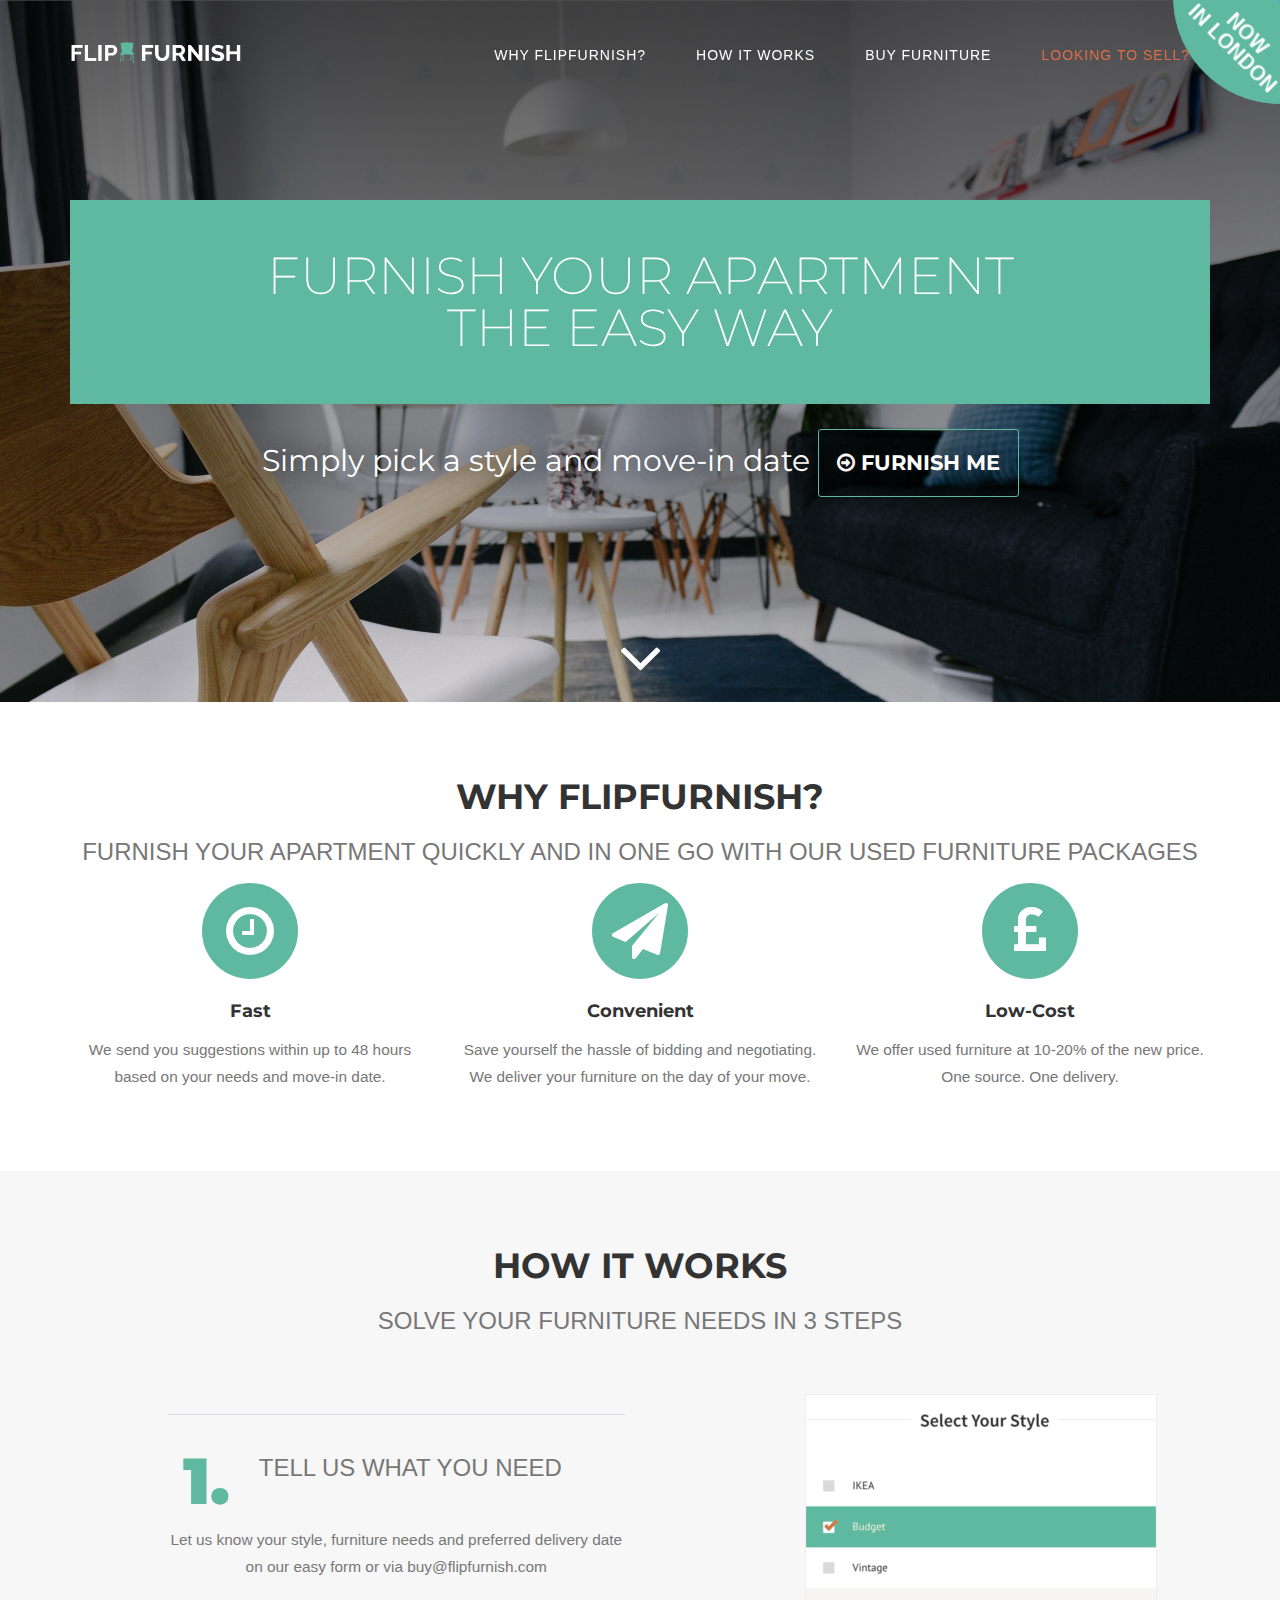
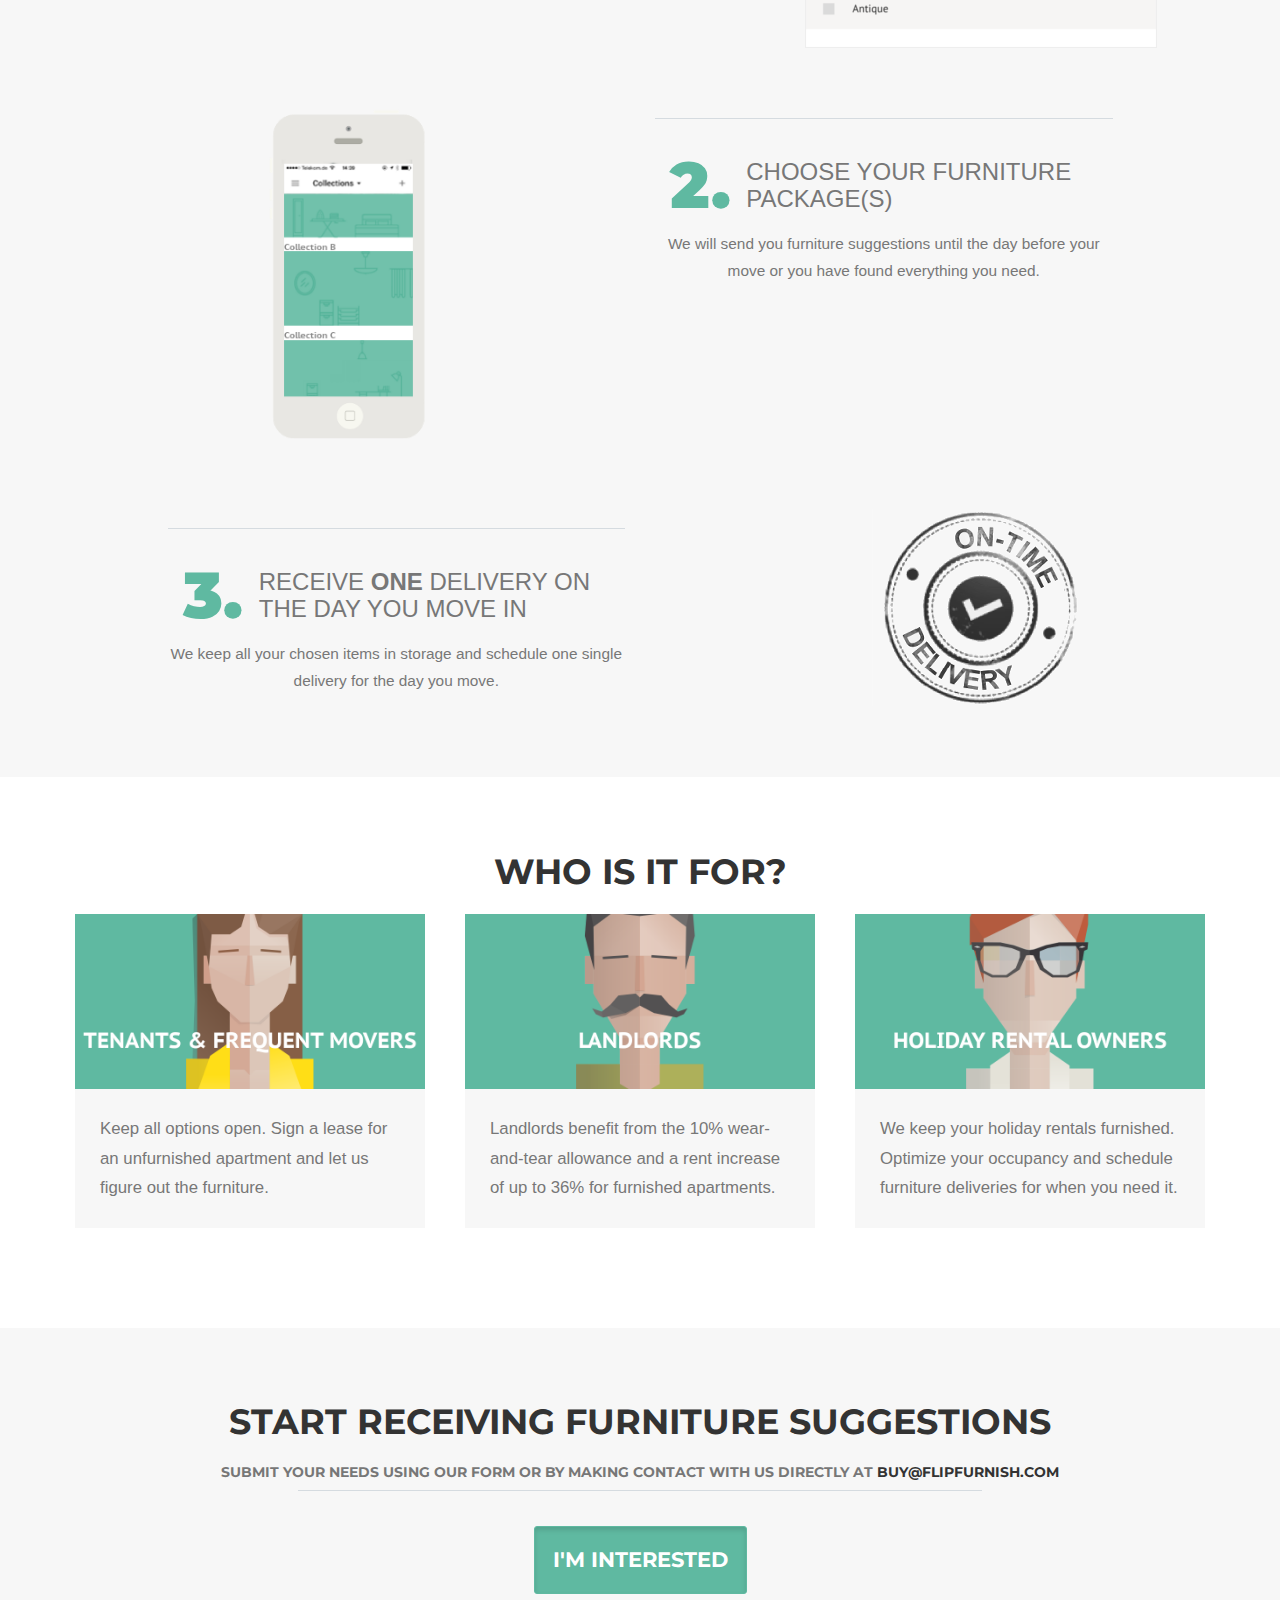
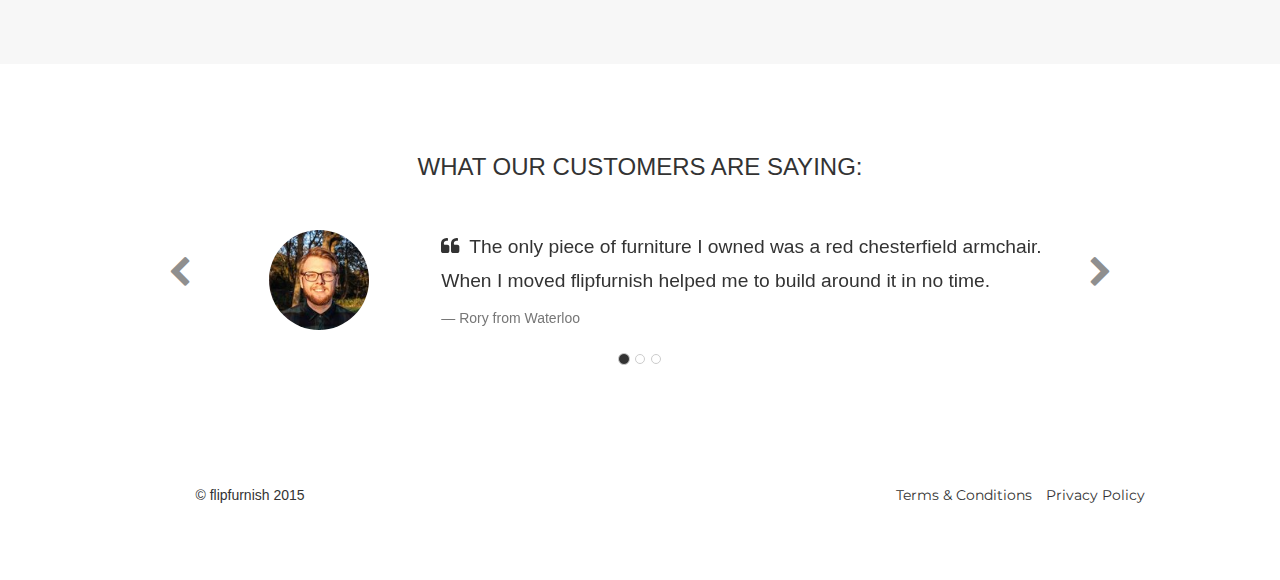
==== commit 1ff401a1: "landlord holiday rental add" ====
--- a/index.html
+++ b/index.html
@@ -513,7 +513,7 @@
                     </a>
                     <div class="portfolio-caption">
                         <h4></h4>
-                        <p class="text-muted">Benefit from the 10% wear-and-tear allowance and a rent increase of up to 36% for furnished apartments.</p>
+                        <p class="text-muted">Landlords benefit from the 10% wear-and-tear allowance and a rent increase of up to 36% for furnished apartments.</p>
                     </div>
                 </div>
                 <div class="col-md-4 col-sm-6 portfolio-item">
@@ -522,7 +522,7 @@
                     </a>
                     <div class="portfolio-caption">
                         <h4></h4>
-                        <p class="text-muted">We keep things tidy and furnished. Optimize your occupancy and schedule furniture deliveries for when you need it. </p>
+                        <p class="text-muted">We keep your holiday rentals furnished. Optimize your occupancy and schedule furniture deliveries for when you need it. </p>
                     </div>
                 </div>
             </div>
@@ -842,7 +842,7 @@
 <div>
     <div class="visible-xl">                        
     <div class="row text-center">
-                                                           <h5 class="section-subheading text-muted">We are still working on it! In themeantime send us an email directly to <a href="mailto:sell@flipfurnish.com">sell@flipfurnish.com</a> to get in touch.</h5><br></div><div class="row text-center hidden-xs">
+                                                           <h5 class="section-subheading text-muted">We are still working on it! In the meantime you can send us an email directly to <a href="mailto:sell@flipfurnish.com">sell@flipfurnish.com</a> to get in touch.</h5><br></div><div class="row text-center hidden-xs">
                                                            <div class="col-md-4 hidden-xs">
                         <span class="fa-stack fa-2x">
                             <i class="fa fa-square fa-stack-2x text-primary"></i>
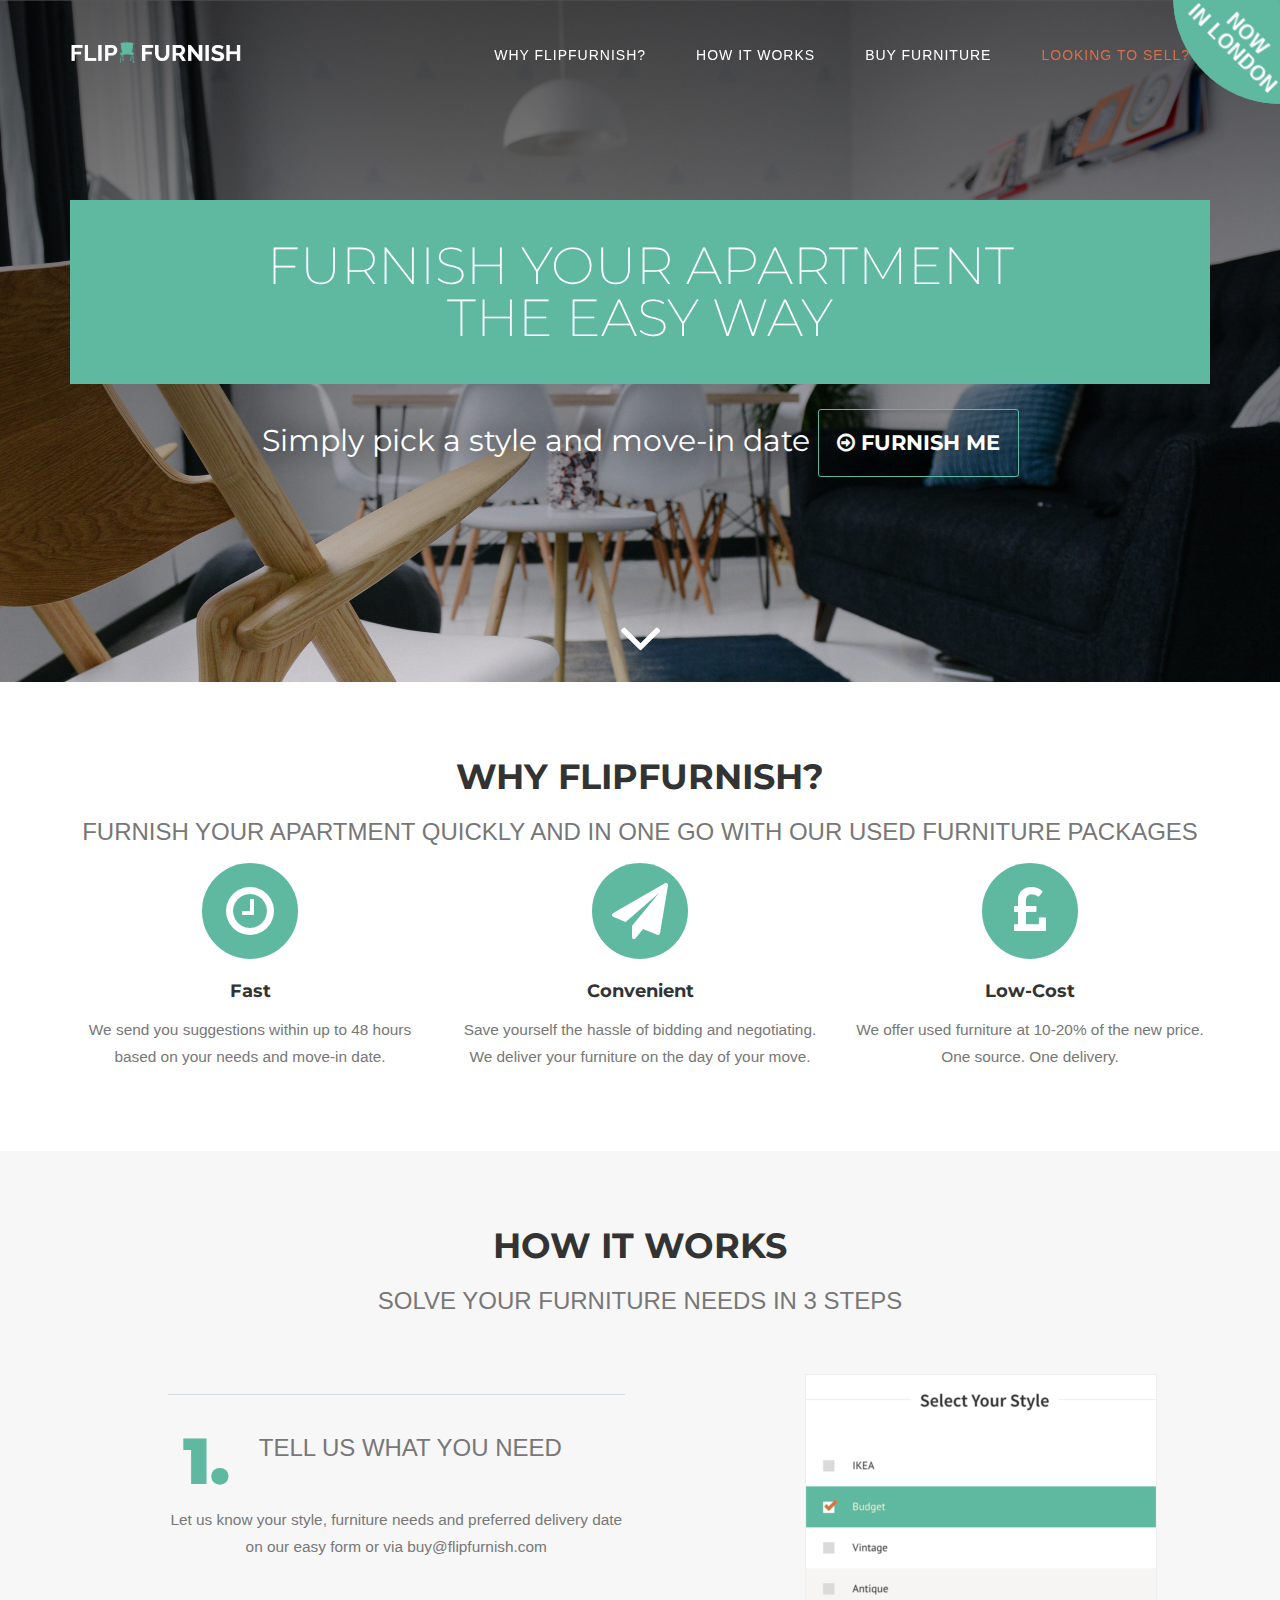
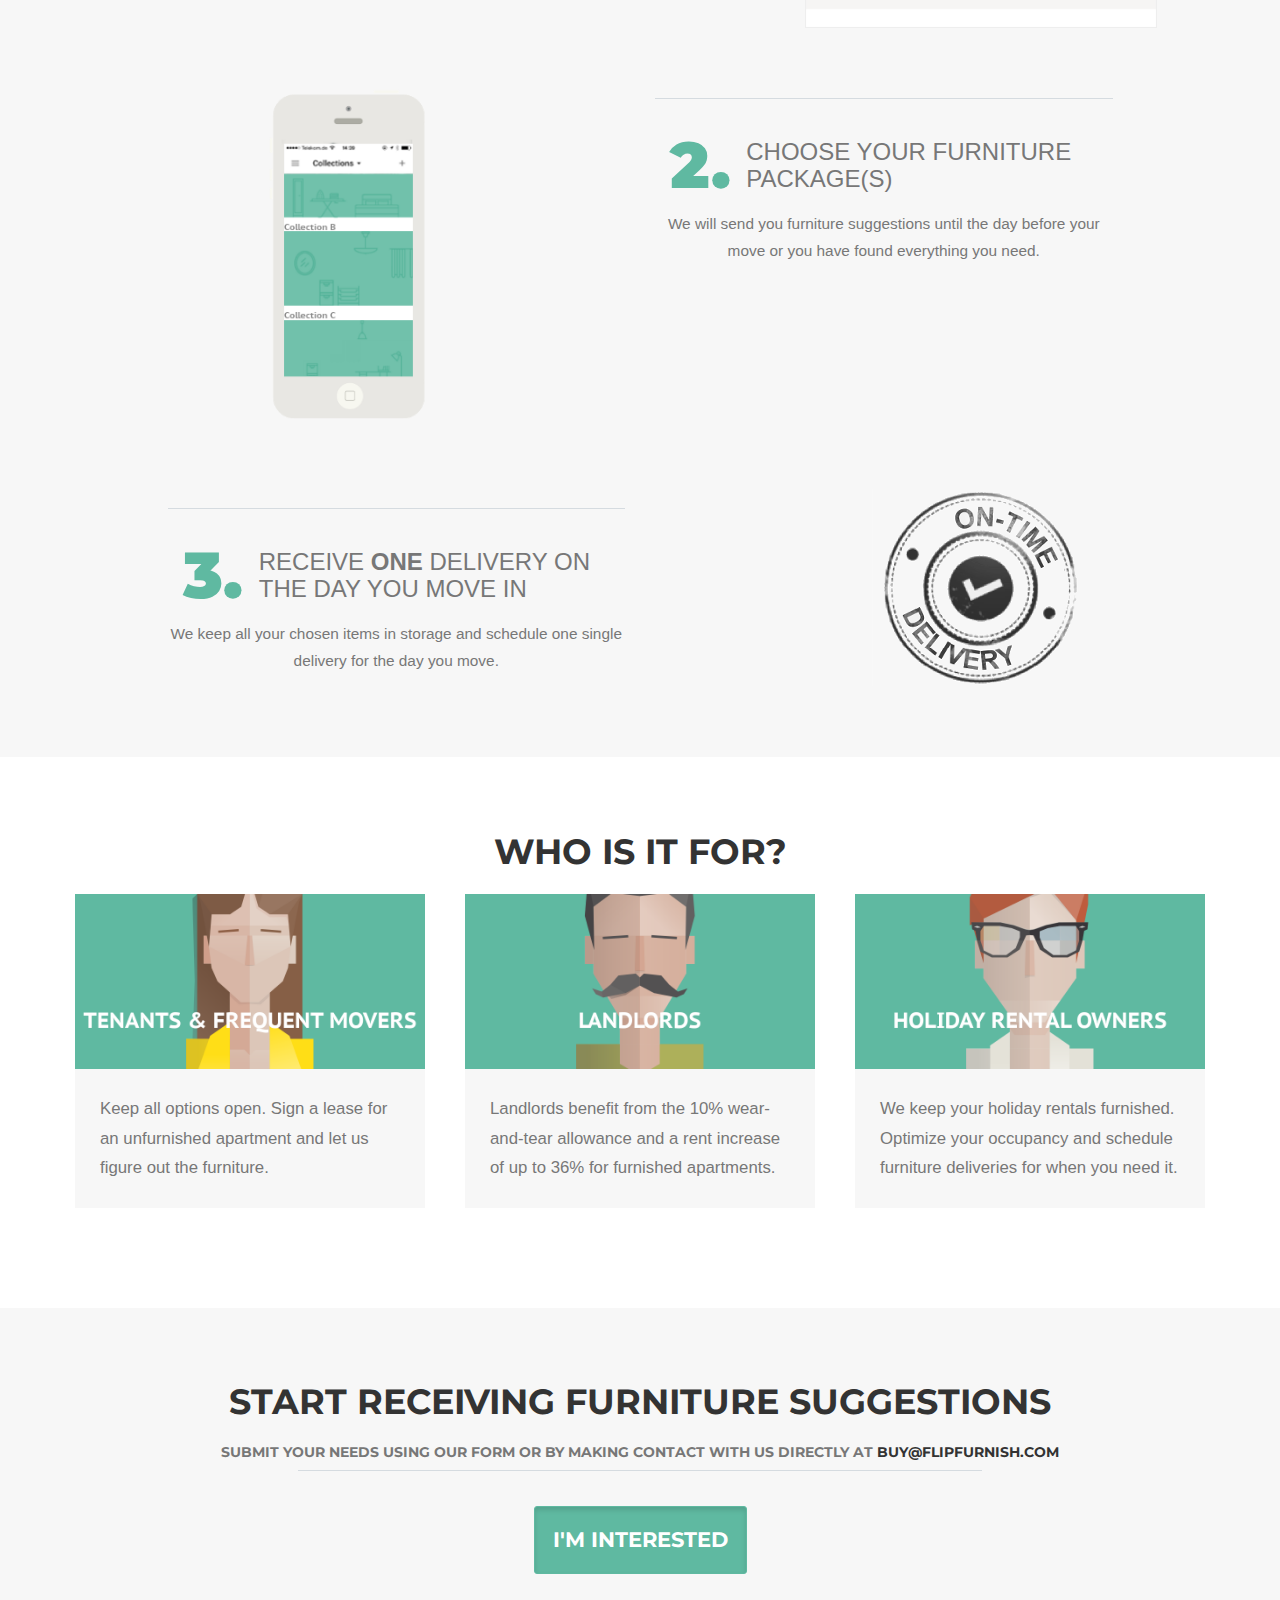
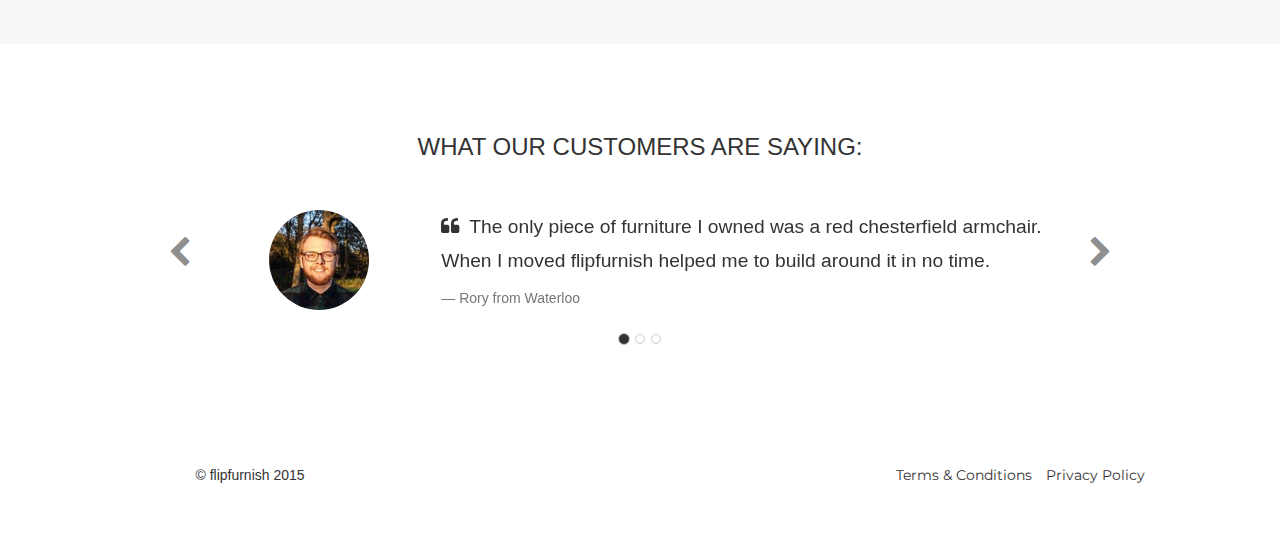
==== commit f3821b49: "mobile improvements" ====
--- a/index.html
+++ b/index.html
@@ -214,14 +214,14 @@
                 </div>
                             
 
-                <div class="col-lg-5 col-lg-offset-1 col-sm-6">
+                <div class="col-lg-5 col-lg-offset-1 col-sm-6 hidden-xs">  
                     <img class="img-responsive img-centered" src="img/style.png" alt="" style="border:1px solid #eee">
                     
                 </div>
             </div>
                                                                      <div class="row text-center" style="padding-top:50px">
                                     
-                                <div class="col-lg-4 col-lg-offset-1 col-sm-6">
+                                <div class="col-lg-4 col-lg-offset-1 col-sm-6 hidden-xs">  
                     <img class="img-responsive img-centered" src="img/select.png" alt="">
                 </div>
                                 <div class="col-lg-5 col-lg-offset-1 col-sm-6">
@@ -250,7 +250,7 @@
                                    
                     <p class="text-muted">We keep all your chosen items in storage and schedule one single delivery for the day you move.</p>
                 </div>
-                <div class="col-lg-5 col-lg-offset-1 col-sm-6">
+                <div class="col-lg-5 col-lg-offset-1 col-sm-6 hidden-xs">
                     <img class="img-responsive img-centered" src="img/on-time.png"  alt="">
                                                                                                               </div>
                 </div>
--- a/css/agency.css
+++ b/css/agency.css
@@ -434,8 +434,8 @@
     font-weight: 700;
     line-height: 30px;
     background-color: #5FB9A1;
-    padding-top: 50px;
-    padding-bottom: 50px;
+    padding-top: 20px;
+    padding-bottom: 20px;
 }
 
 header .thankyou-text {
@@ -454,8 +454,9 @@
     }
 
     header .intro-text .intro-lead-in {
-    font-family: Montserrat,"Helvetica Neue",Helvetica,Arial,sans-serif;
+        font-family: Montserrat,"Helvetica Neue",Helvetica,Arial,sans-serif;
         font-size: 30px;
+        margin-bottom: 25px;
     }
 
     header .intro-text .intro-heading {
@@ -463,6 +464,8 @@
         font-size: 52px;
         font-weight: 200;
         line-height: 52px;
+        padding-top: 40px;
+        padding-bottom: 40px;
     }
     header {
         text-align: center;
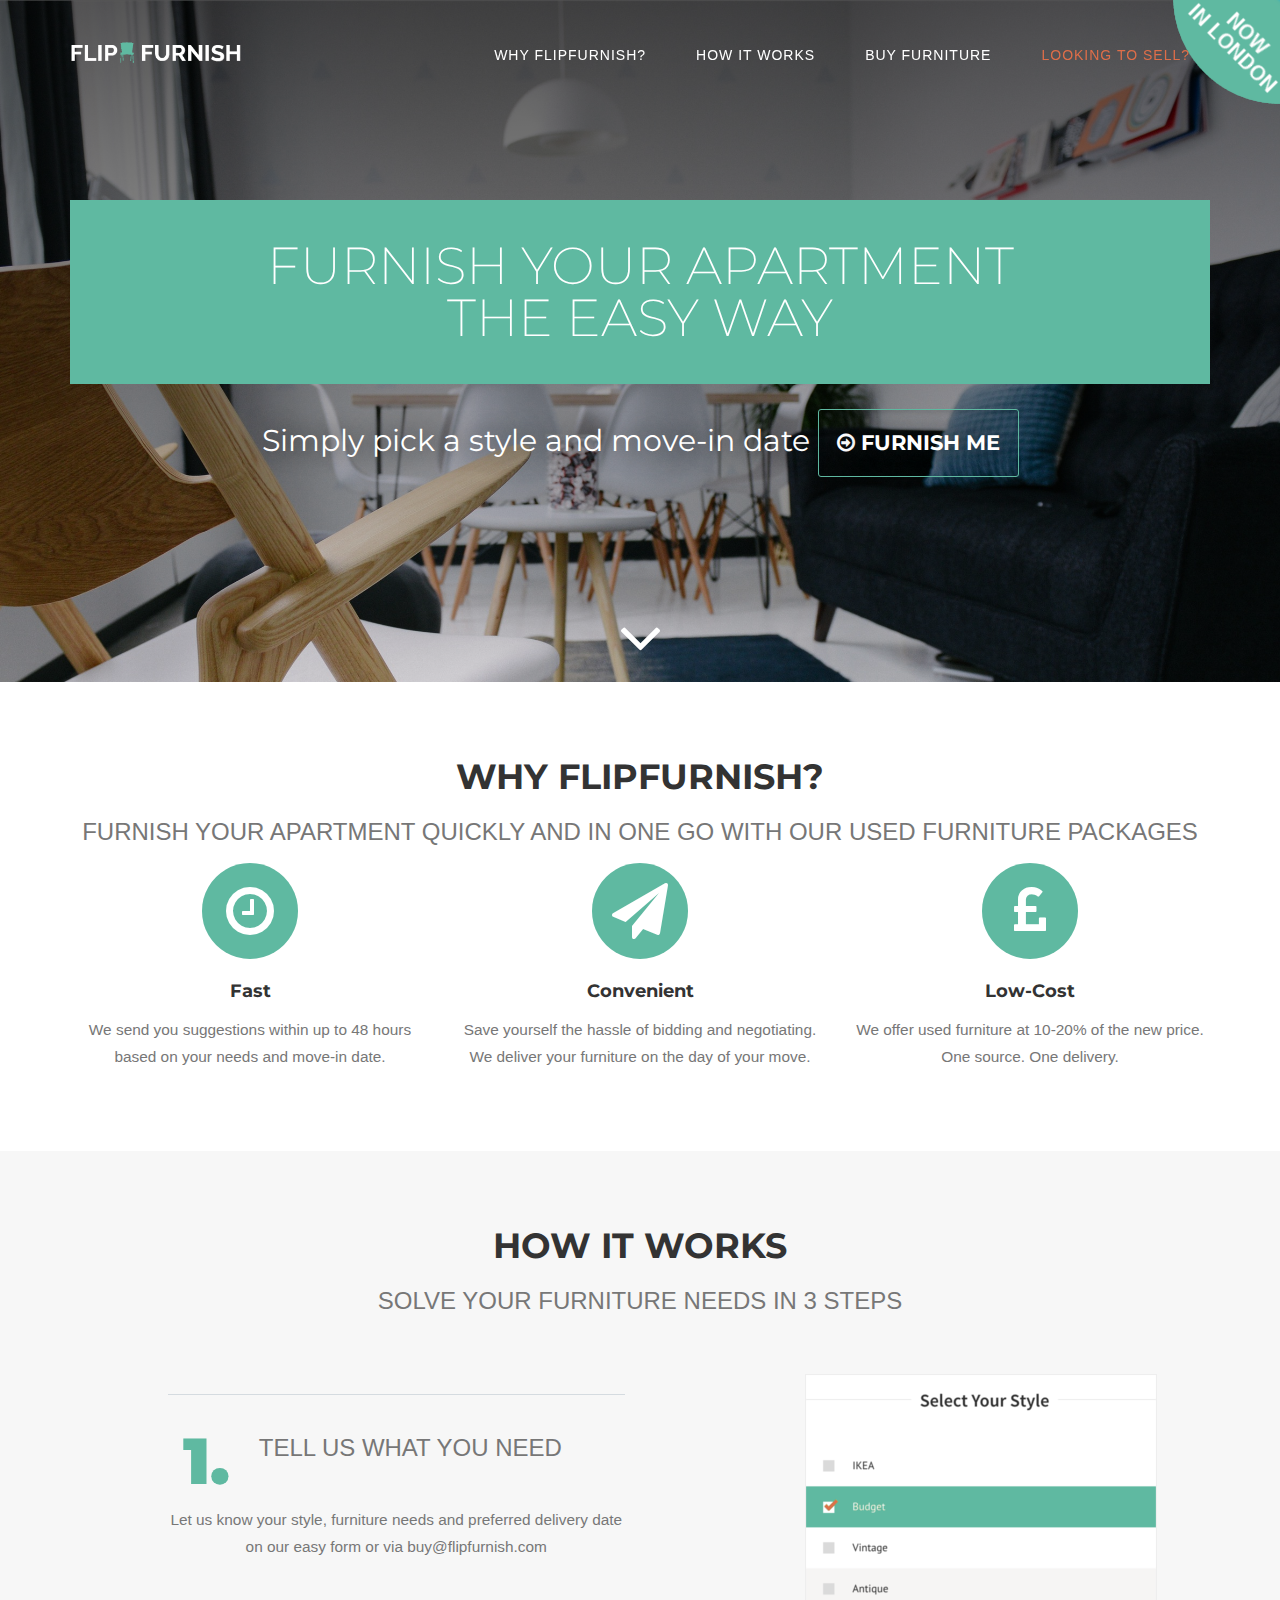
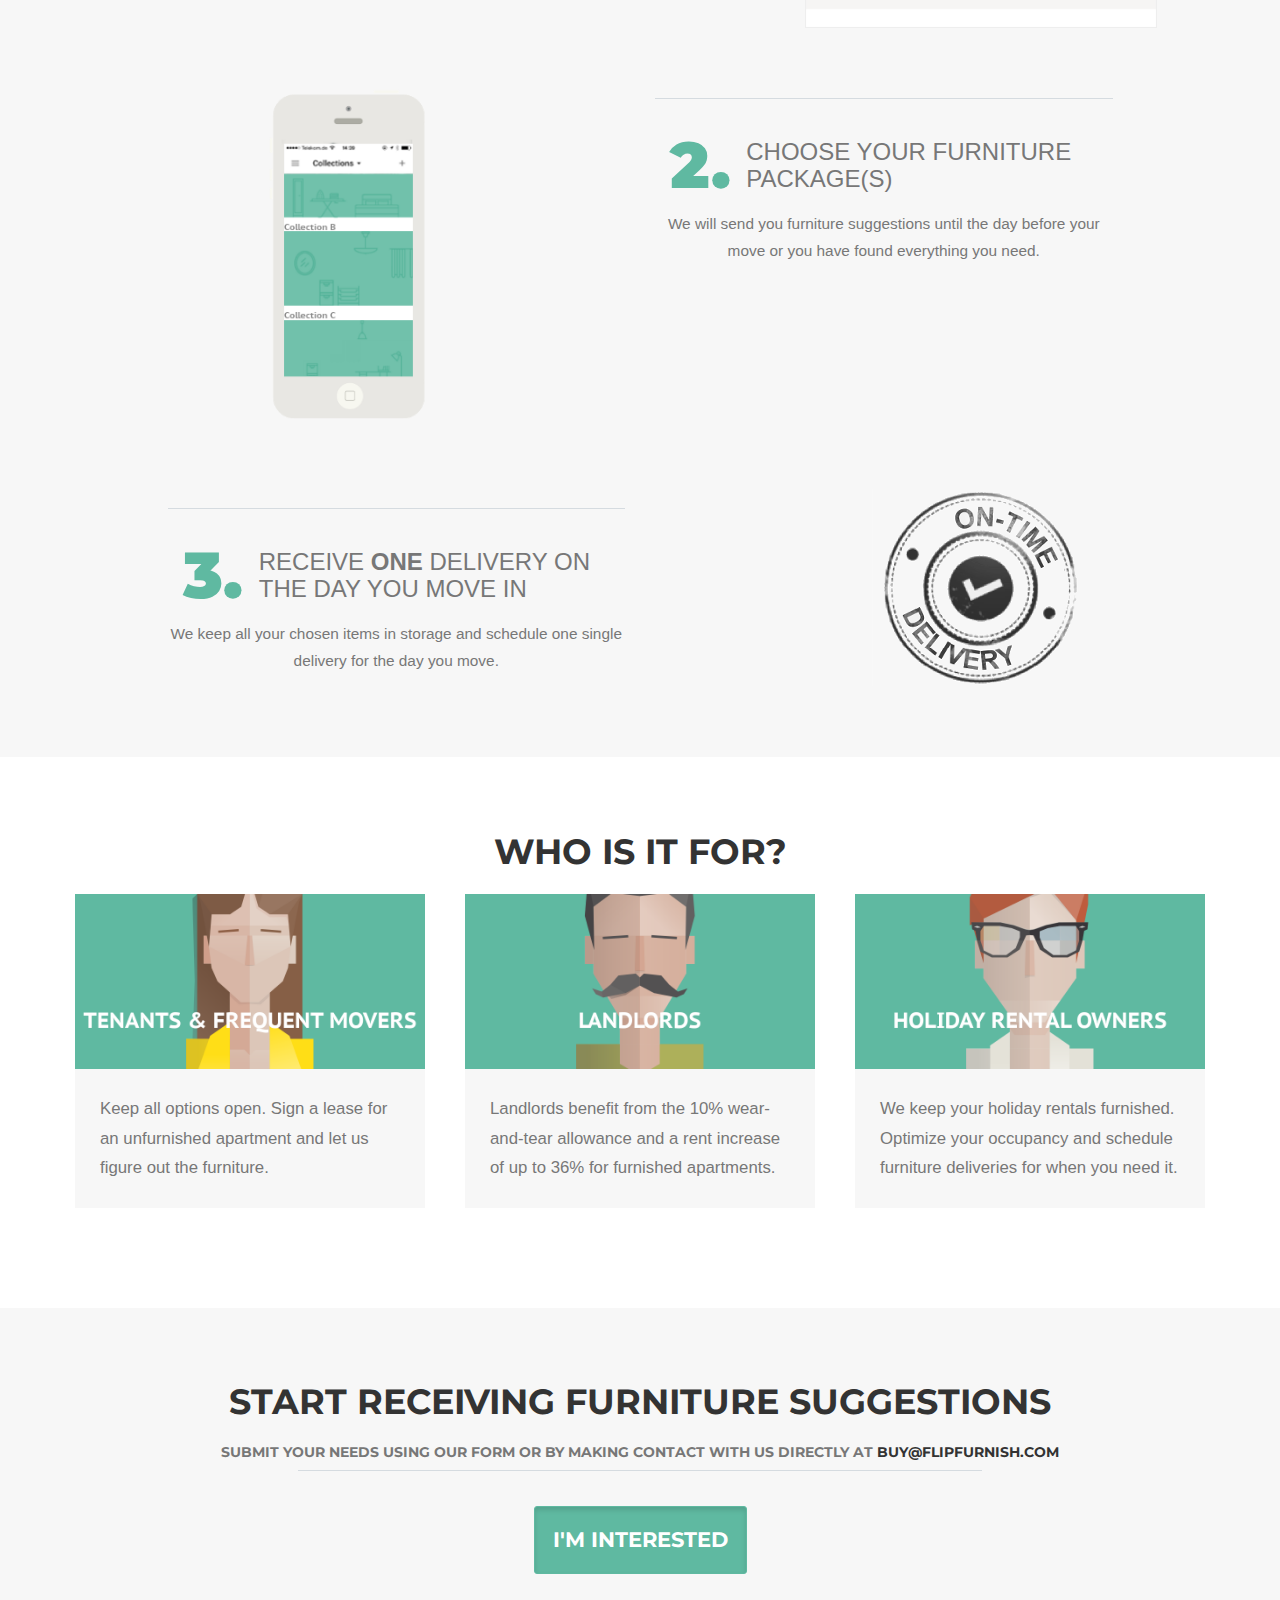
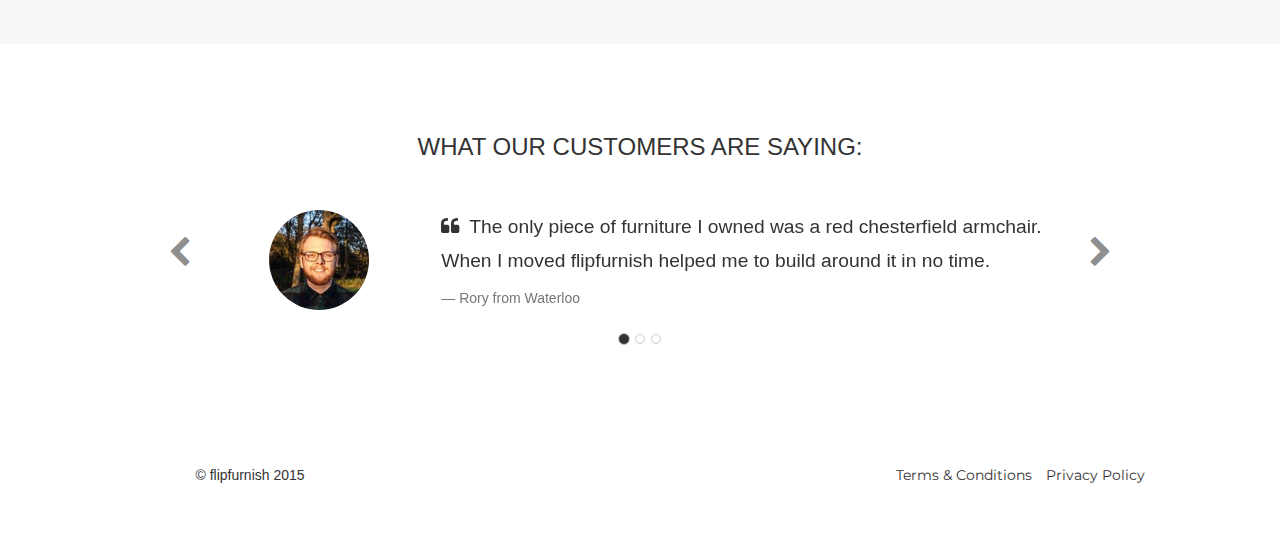
==== commit 954e4d8a: "mobile improvements" ====
--- a/index.html
+++ b/index.html
@@ -119,10 +119,10 @@
                             <a class="page-scroll" href="#services">Why <span class="hidden-sm">flipfurnish?</span></a>
                         </li>
                         <li>
-                            <a class="page-scroll" href="#howitworks">How it works</a>
+                            <a class="page-scroll" href="#howitworks">How <span class="hidden-sm">it works</span></a>
                         </li>
                         <li>
-                            <a class="page-scroll" href="#buy">Buy Furniture</a>
+                            <a class="page-scroll" href="#buy">Buy <span class="hidden-sm">Furniture</span></a>
                         </li>
 <li>
                          <a class="page-scroll" href="#modalsell" style="color:#de6e49" data-toggle="modal" onClick="ga('send', 'event', 'CTAs', 'click', 'top buy link');">Looking to sell?</a>
@@ -250,7 +250,7 @@
                                    
                     <p class="text-muted">We keep all your chosen items in storage and schedule one single delivery for the day you move.</p>
                 </div>
-                <div class="col-lg-5 col-lg-offset-1 col-sm-6 hidden-xs">
+                <div class="col-lg-5 col-lg-offset-1 col-sm-6 hidden-xs">  
                     <img class="img-responsive img-centered" src="img/on-time.png"  alt="">
                                                                                                               </div>
                 </div>
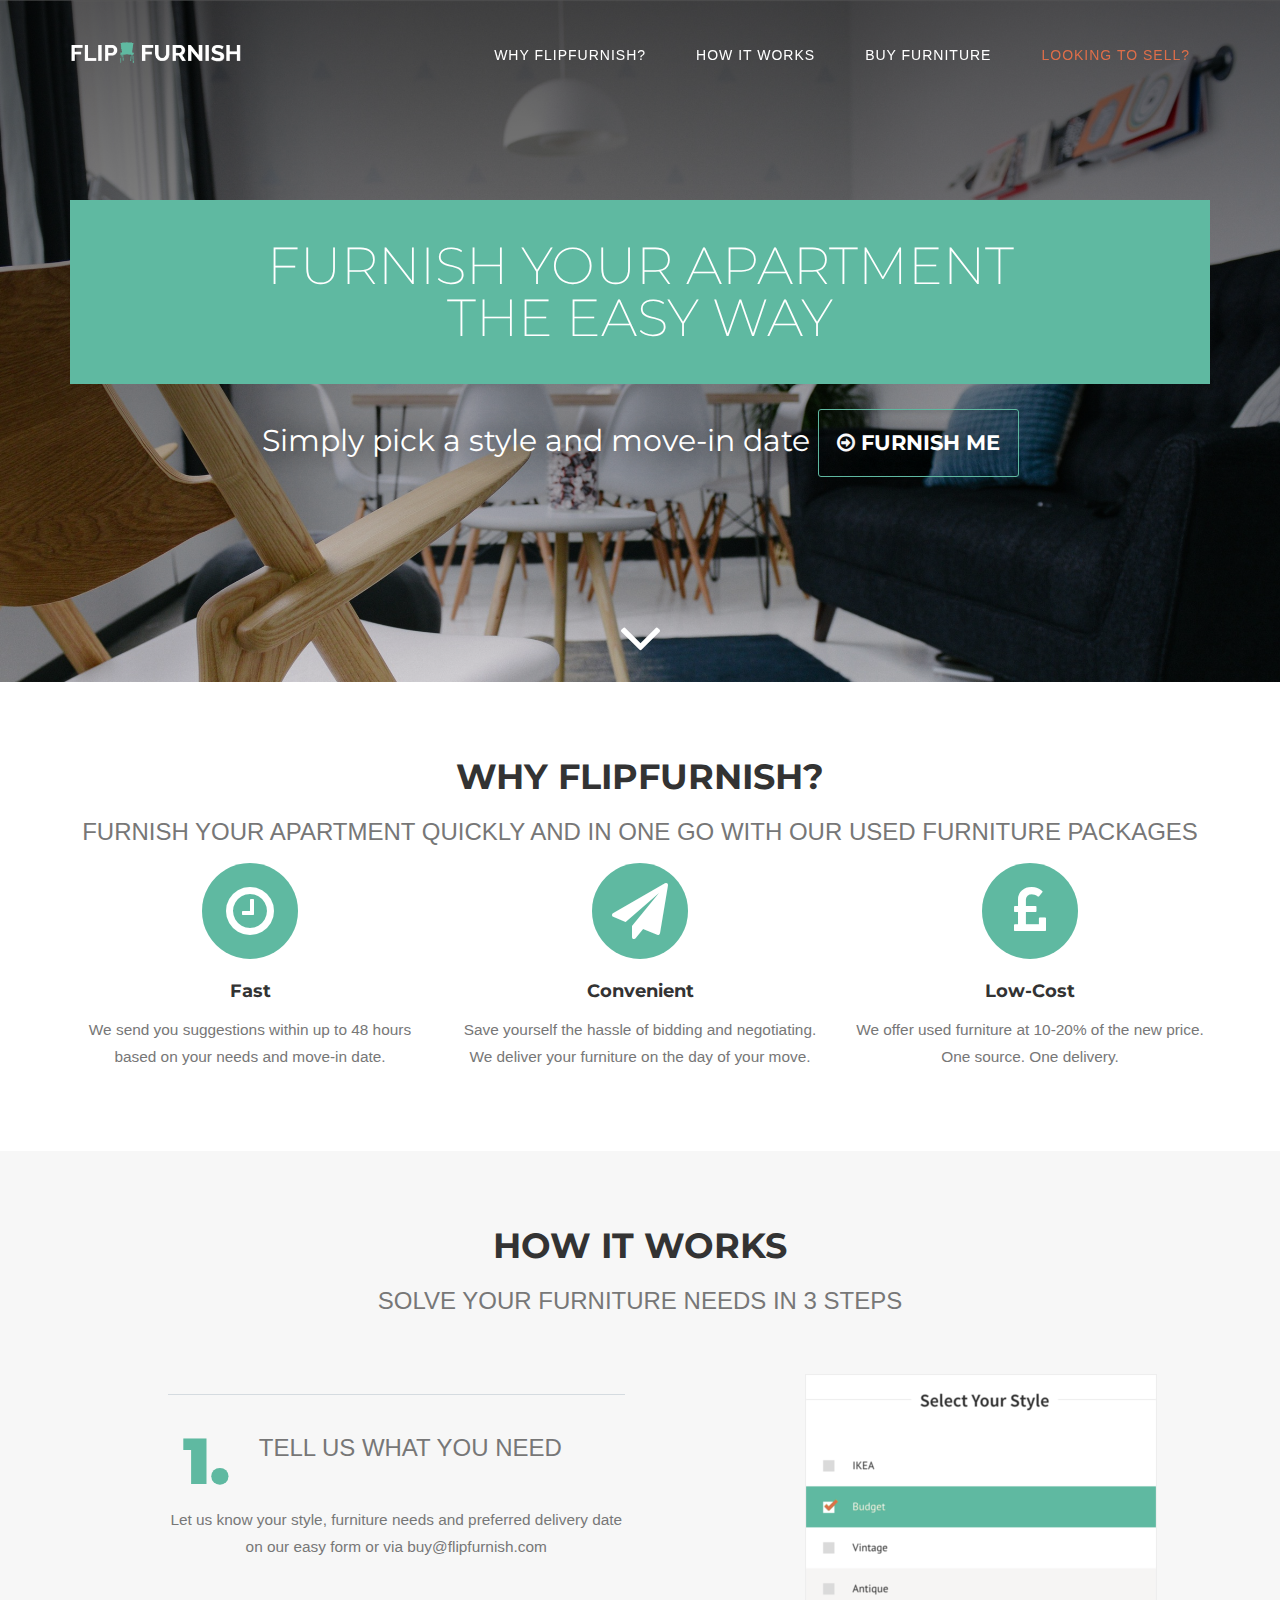
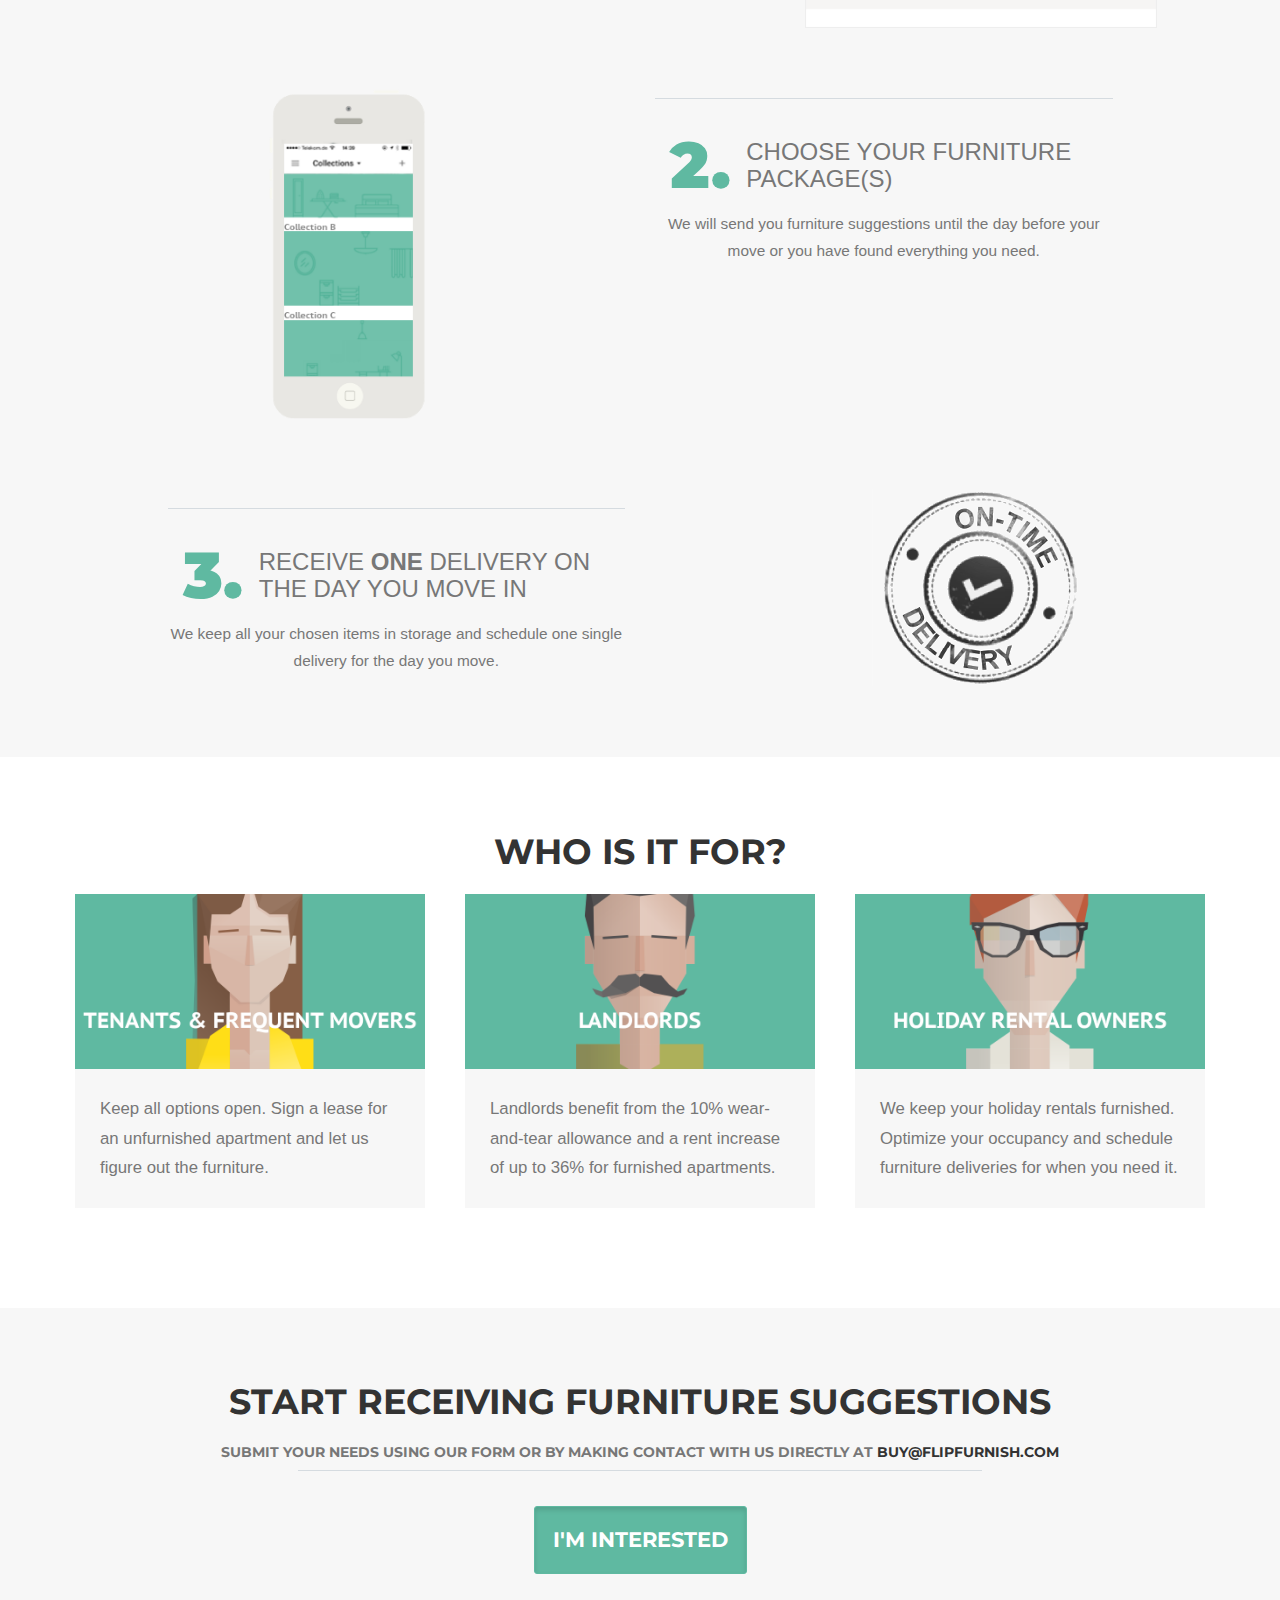
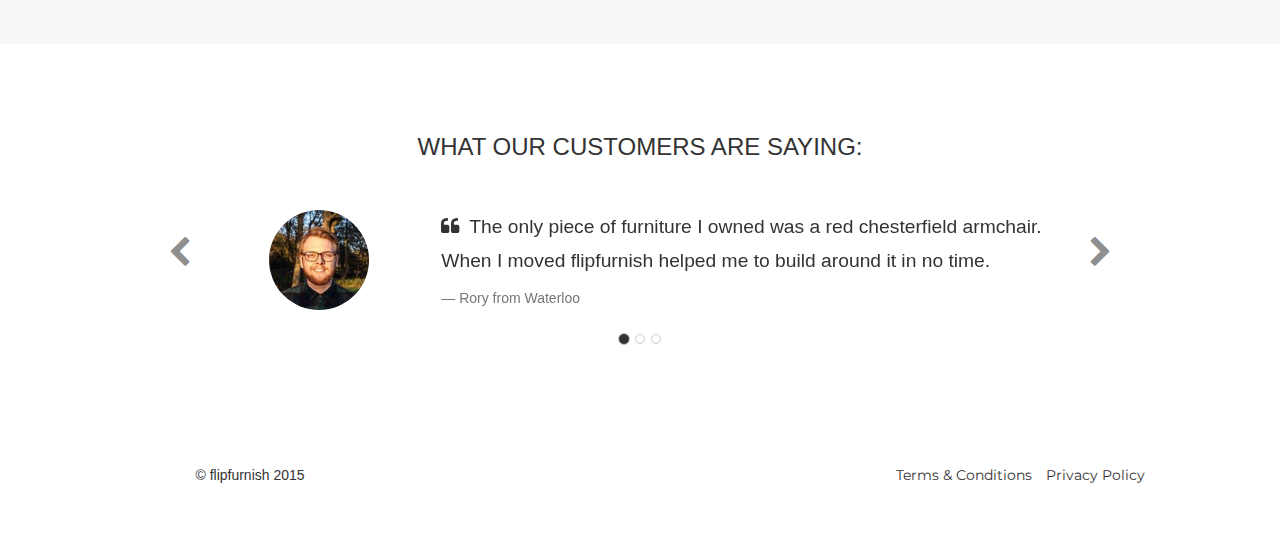
==== commit bce78d5a: "london out" ====
--- a/index.html
+++ b/index.html
@@ -91,10 +91,10 @@
 
 
     <body id="page-top" class="index">
-        
+    <!--    
         <div id="wrapper" class="hidden-xs">
     <img src="img/london.png" class="corner" alt=""/>
-</div>
+</div> -->
         
         <!-- Navigation -->
         <nav class="navbar navbar-default navbar-fixed-top">
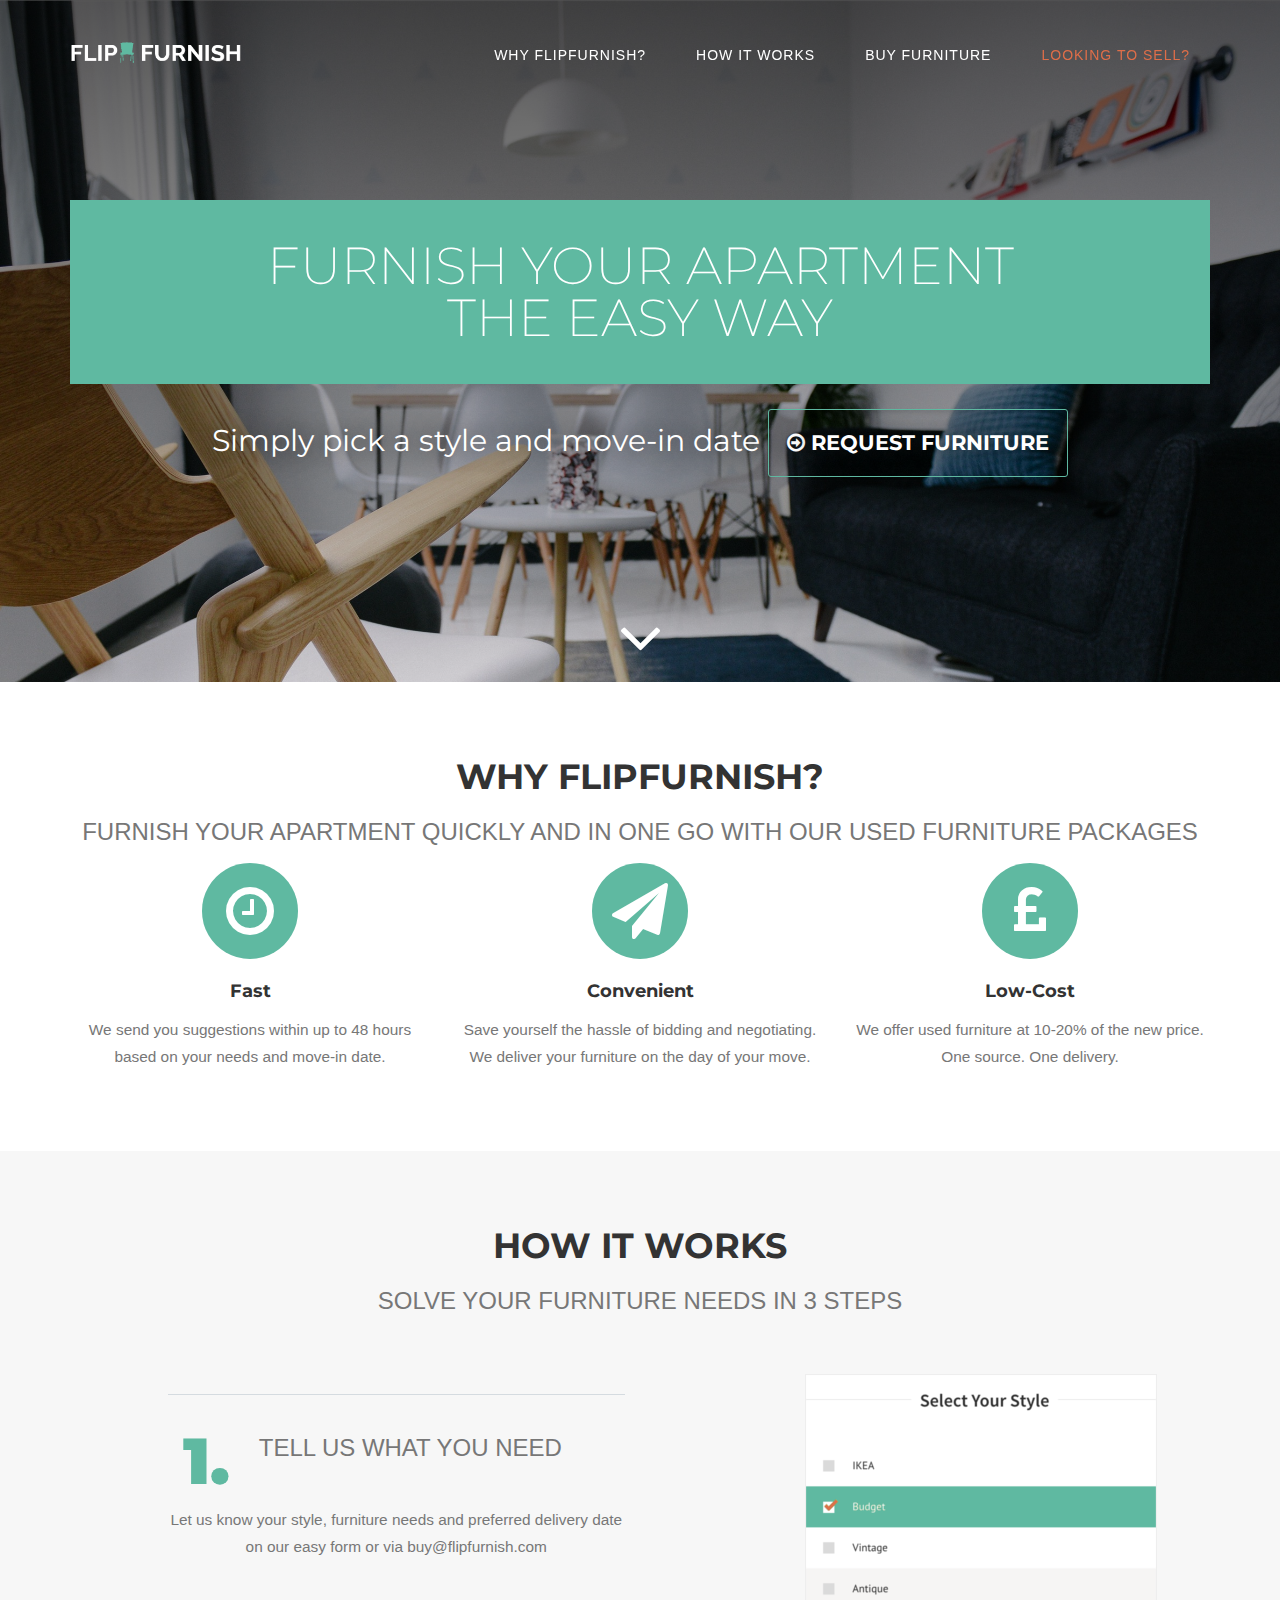
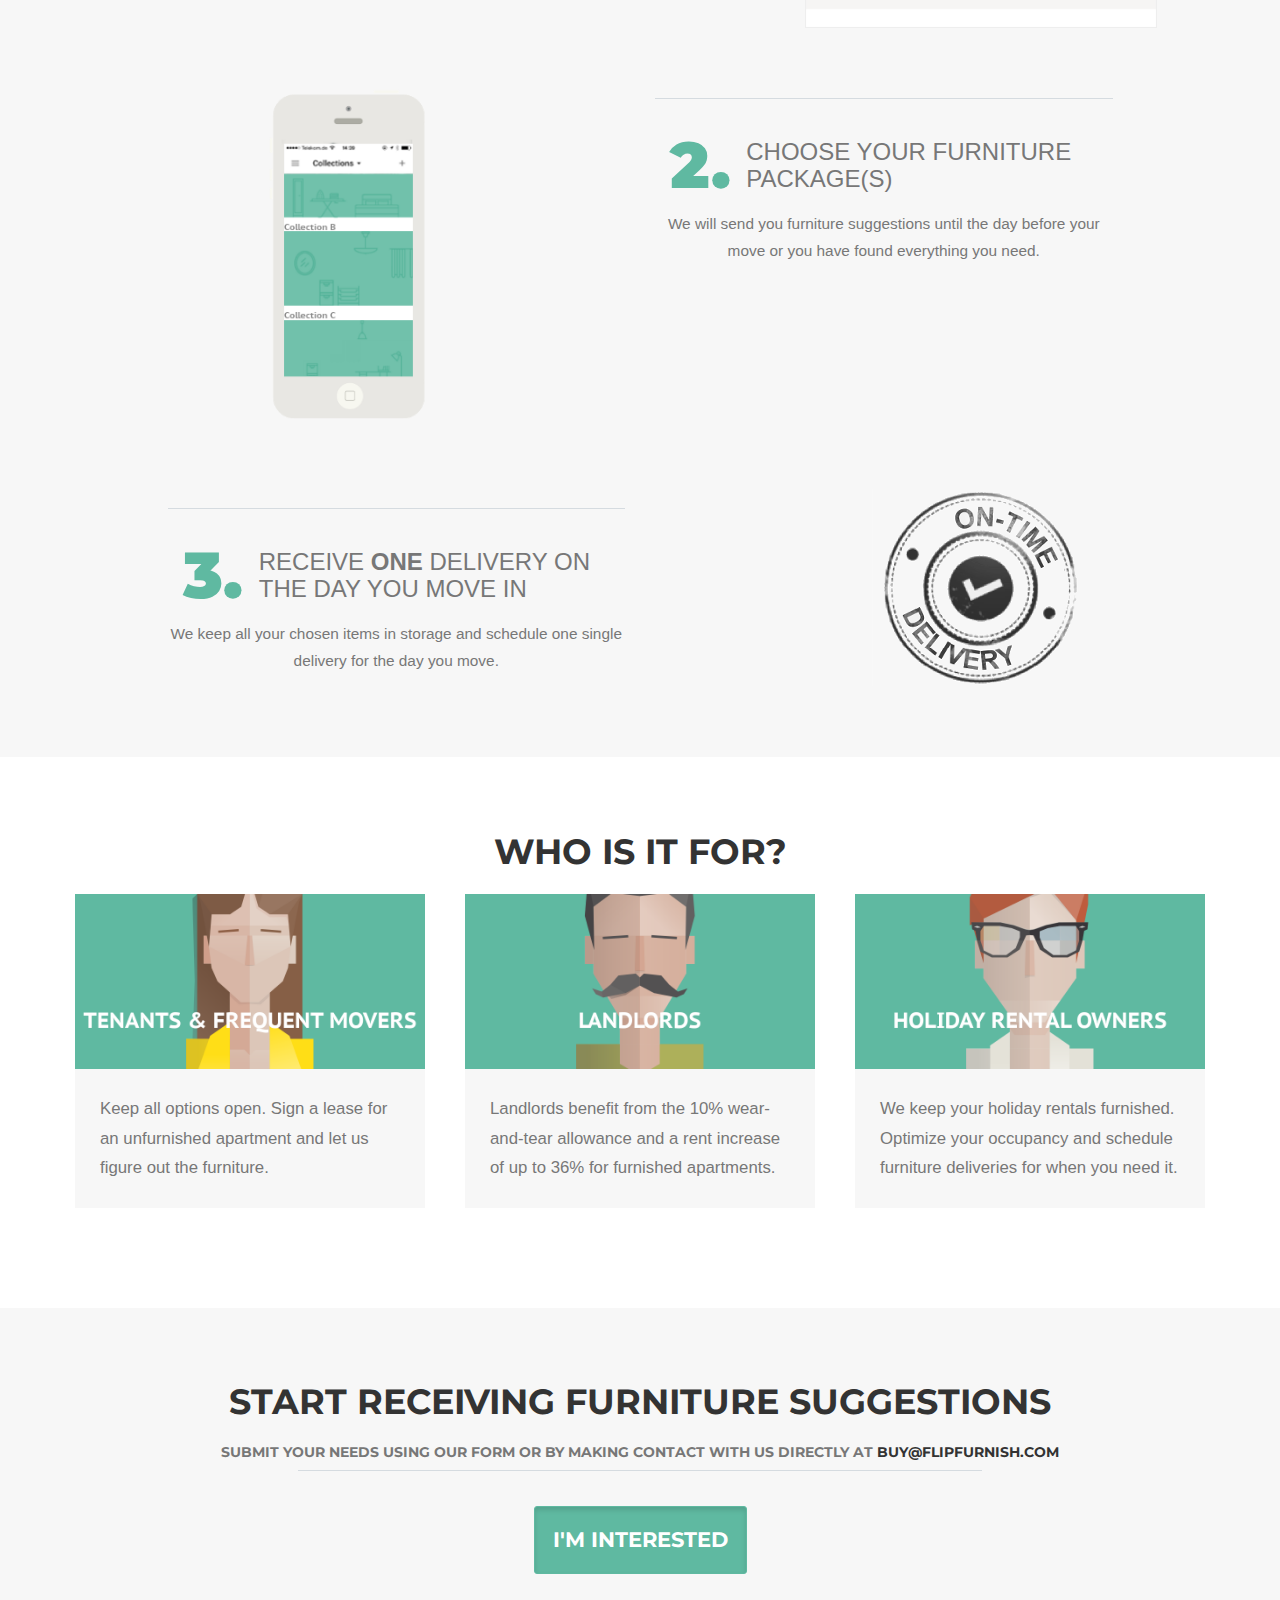
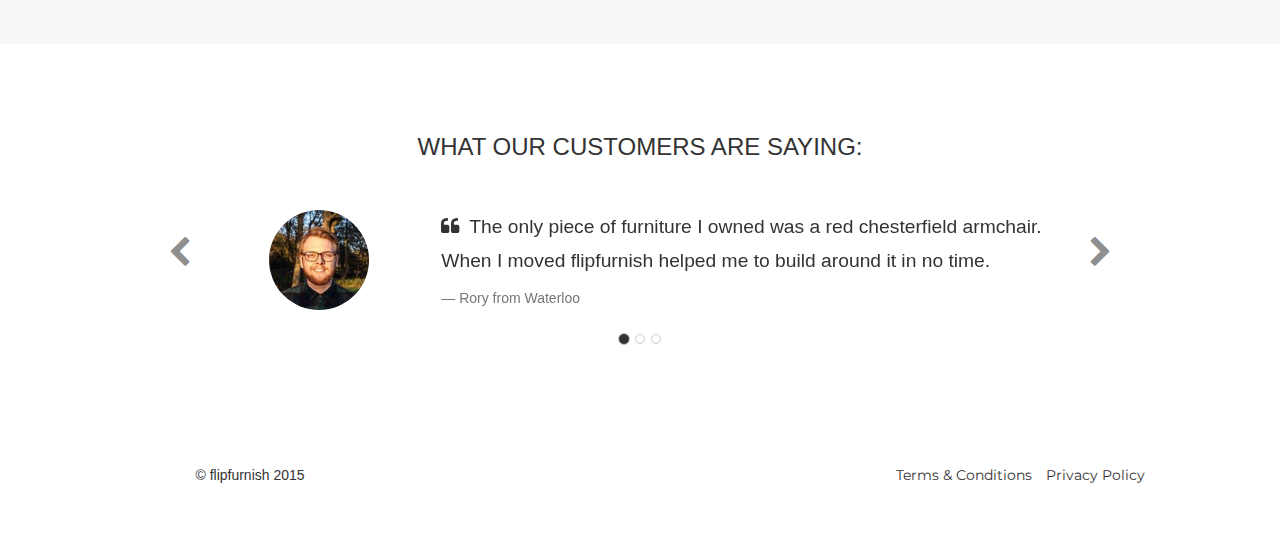
==== commit a7971014: "request furniture" ====
--- a/index.html
+++ b/index.html
@@ -140,7 +140,7 @@
                 <div class="intro-text">
                     <div class="intro-heading">Furnish your apartment<br> the easy way</div>
 
-                    <div class="intro-lead-in">Simply pick a style and move-in date                   <a href="#modalbuy" class="active btn btn-success btn-intro page-scroll hidden-xs" data-toggle="modal" onClick="ga('send', 'event', 'CTAs', 'click', 'top buy button');"> <i class="fa fa-arrow-circle-o-right fa-1x fa-inverse"></i> Furnish me</a>                    <a href="request-mobile.html" class="active btn btn-success btn-intro page-scroll visible-xs" onClick="ga('send', 'event', 'CTAs', 'click', 'top buy button');"><i class="fa fa-fa-arrow-circle-o-right fa-5x fa-inverse"></i>Furnish me</a><br><br><br><br><br><br></div>
+                    <div class="intro-lead-in">Simply pick a style and move-in date                   <a href="#modalbuy" class="active btn btn-success btn-intro page-scroll hidden-xs" data-toggle="modal" onClick="ga('send', 'event', 'CTAs', 'click', 'top buy button');"> <i class="fa fa-arrow-circle-o-right fa-1x fa-inverse"></i> Request Furniture</a>                    <a href="request-mobile.html" class="active btn btn-success btn-intro page-scroll visible-xs" onClick="ga('send', 'event', 'CTAs', 'click', 'top buy button');"><i class="fa fa-fa-arrow-circle-o-right fa-5x fa-inverse"></i> Request Furniture</a><br><br><br><br><br><br></div>
 
 
 
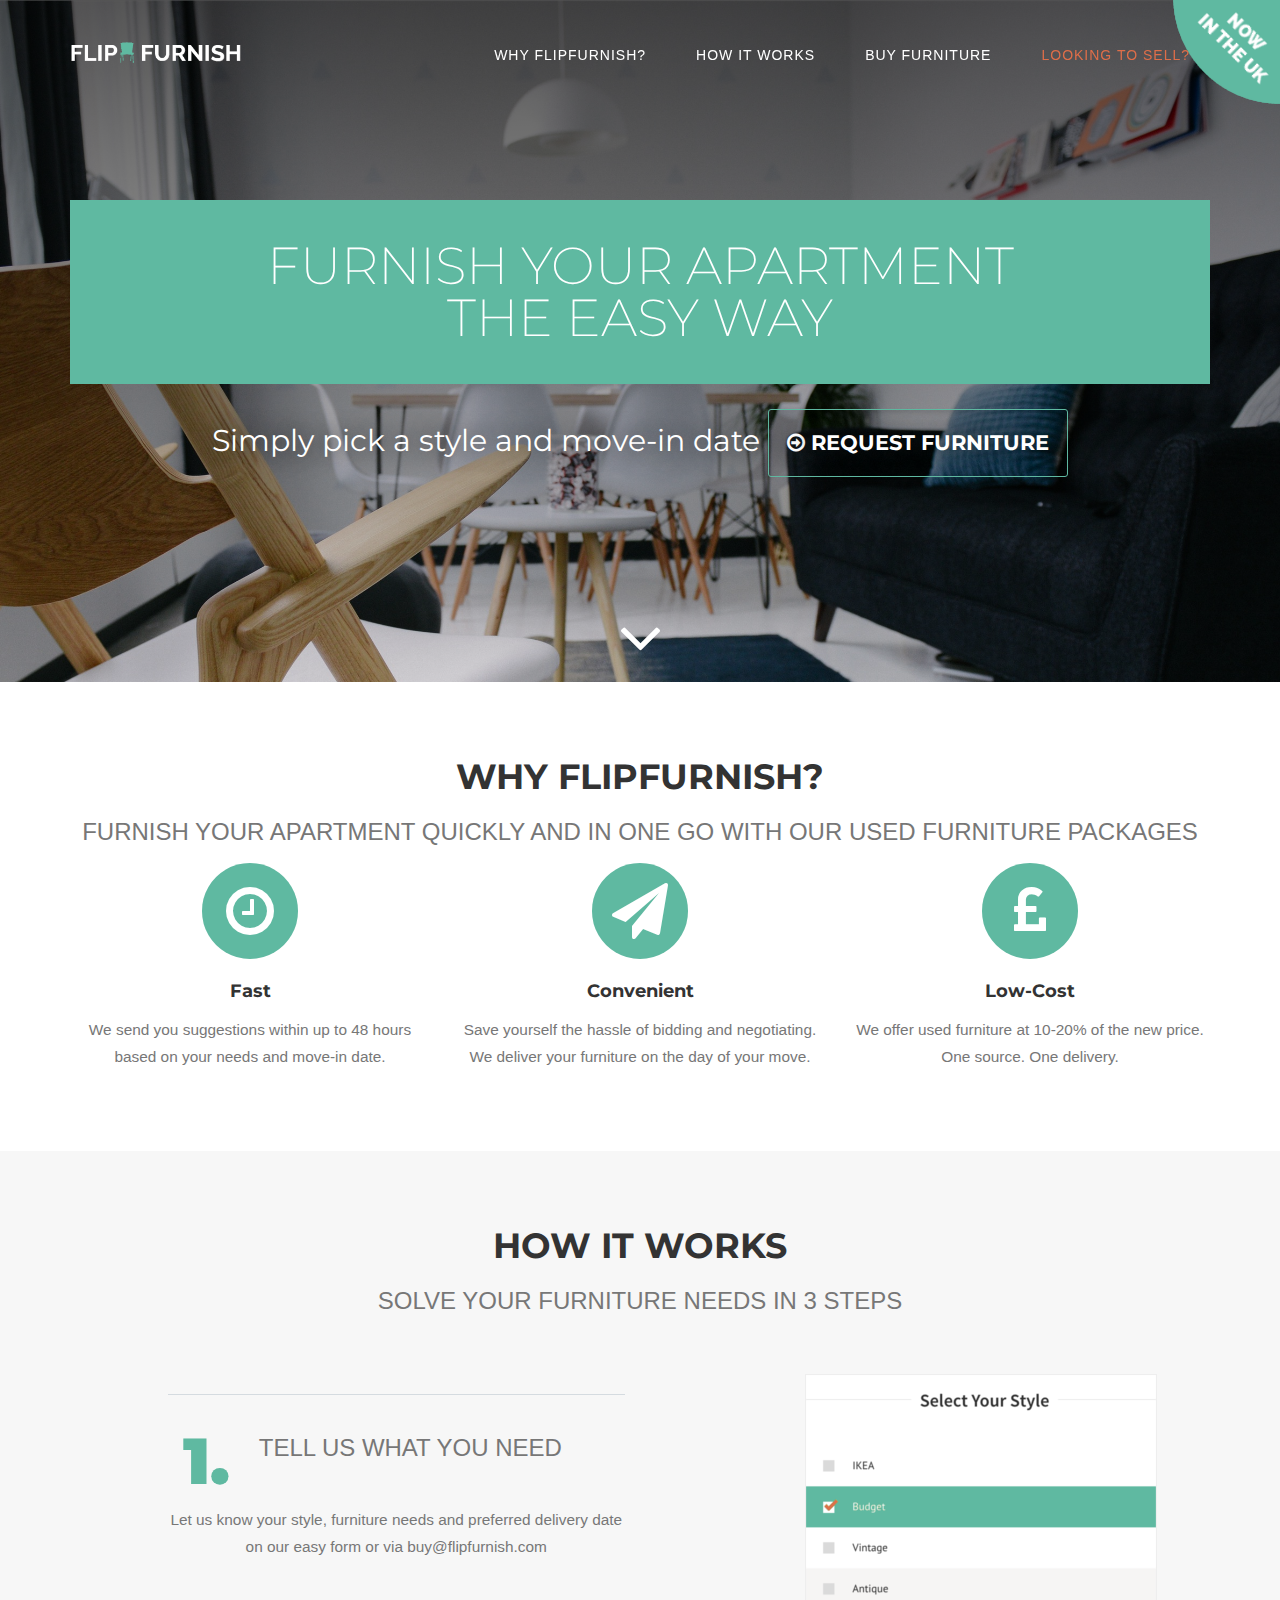
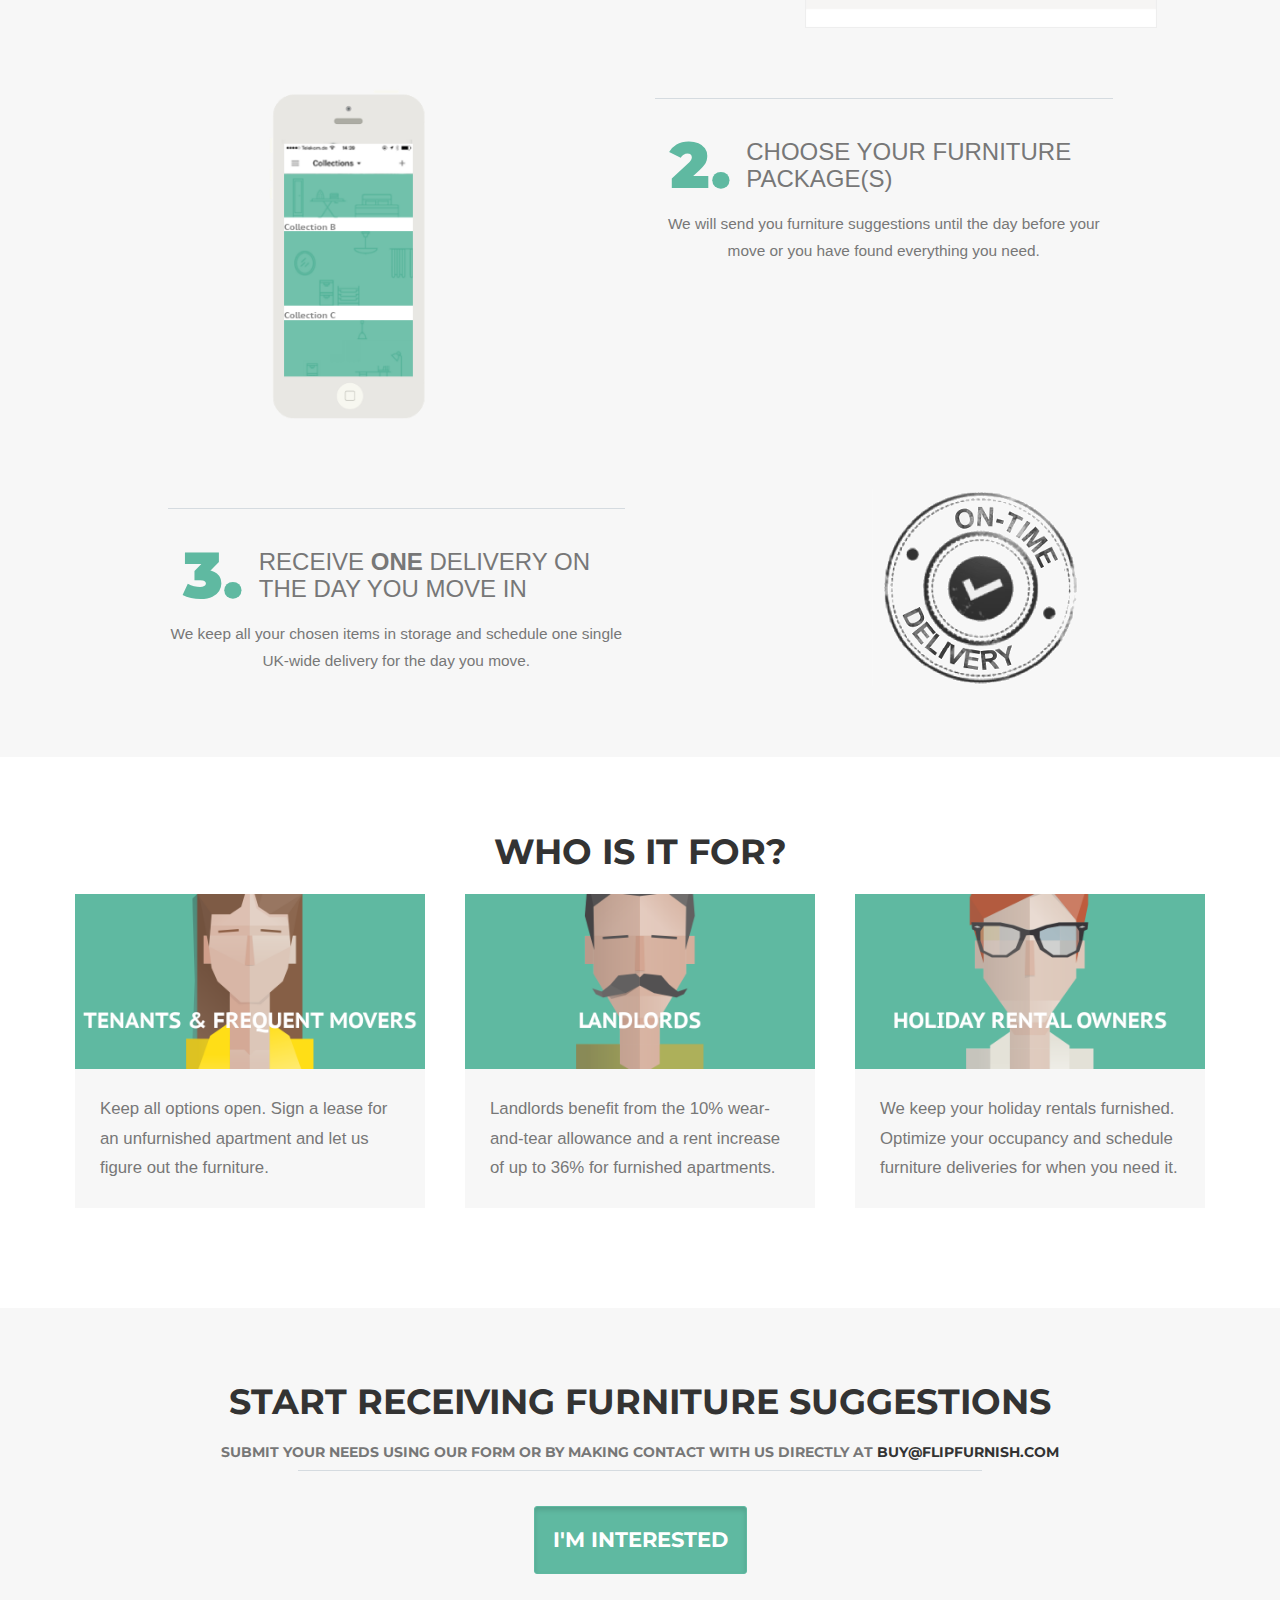
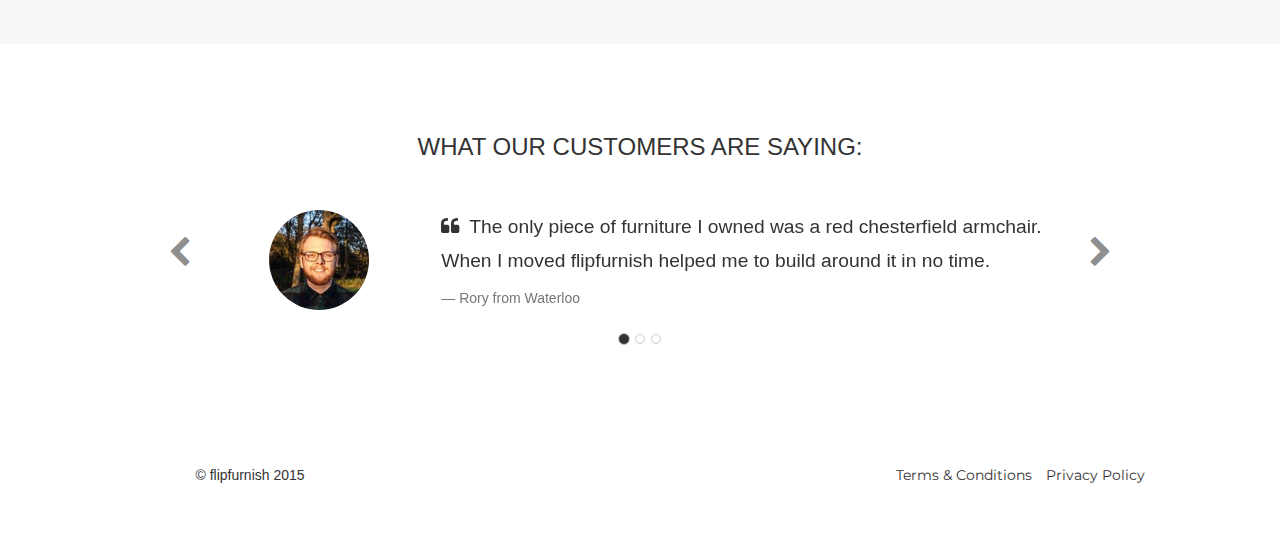
==== commit 0efb561e: "UK" ====
--- a/index.html
+++ b/index.html
@@ -91,10 +91,9 @@
 
 
     <body id="page-top" class="index">
-    <!--    
         <div id="wrapper" class="hidden-xs">
-    <img src="img/london.png" class="corner" alt=""/>
-</div> -->
+    <img src="img/UK.png" class="corner" alt=""/>
+</div> 
         
         <!-- Navigation -->
         <nav class="navbar navbar-default navbar-fixed-top">
@@ -248,7 +247,7 @@
                         </div>
                     <div class="clearfix"></div>
                                    
-                    <p class="text-muted">We keep all your chosen items in storage and schedule one single delivery for the day you move.</p>
+                    <p class="text-muted">We keep all your chosen items in storage and schedule one single UK-wide delivery for the day you move.</p>
                 </div>
                 <div class="col-lg-5 col-lg-offset-1 col-sm-6 hidden-xs">  
                     <img class="img-responsive img-centered" src="img/on-time.png"  alt="">
